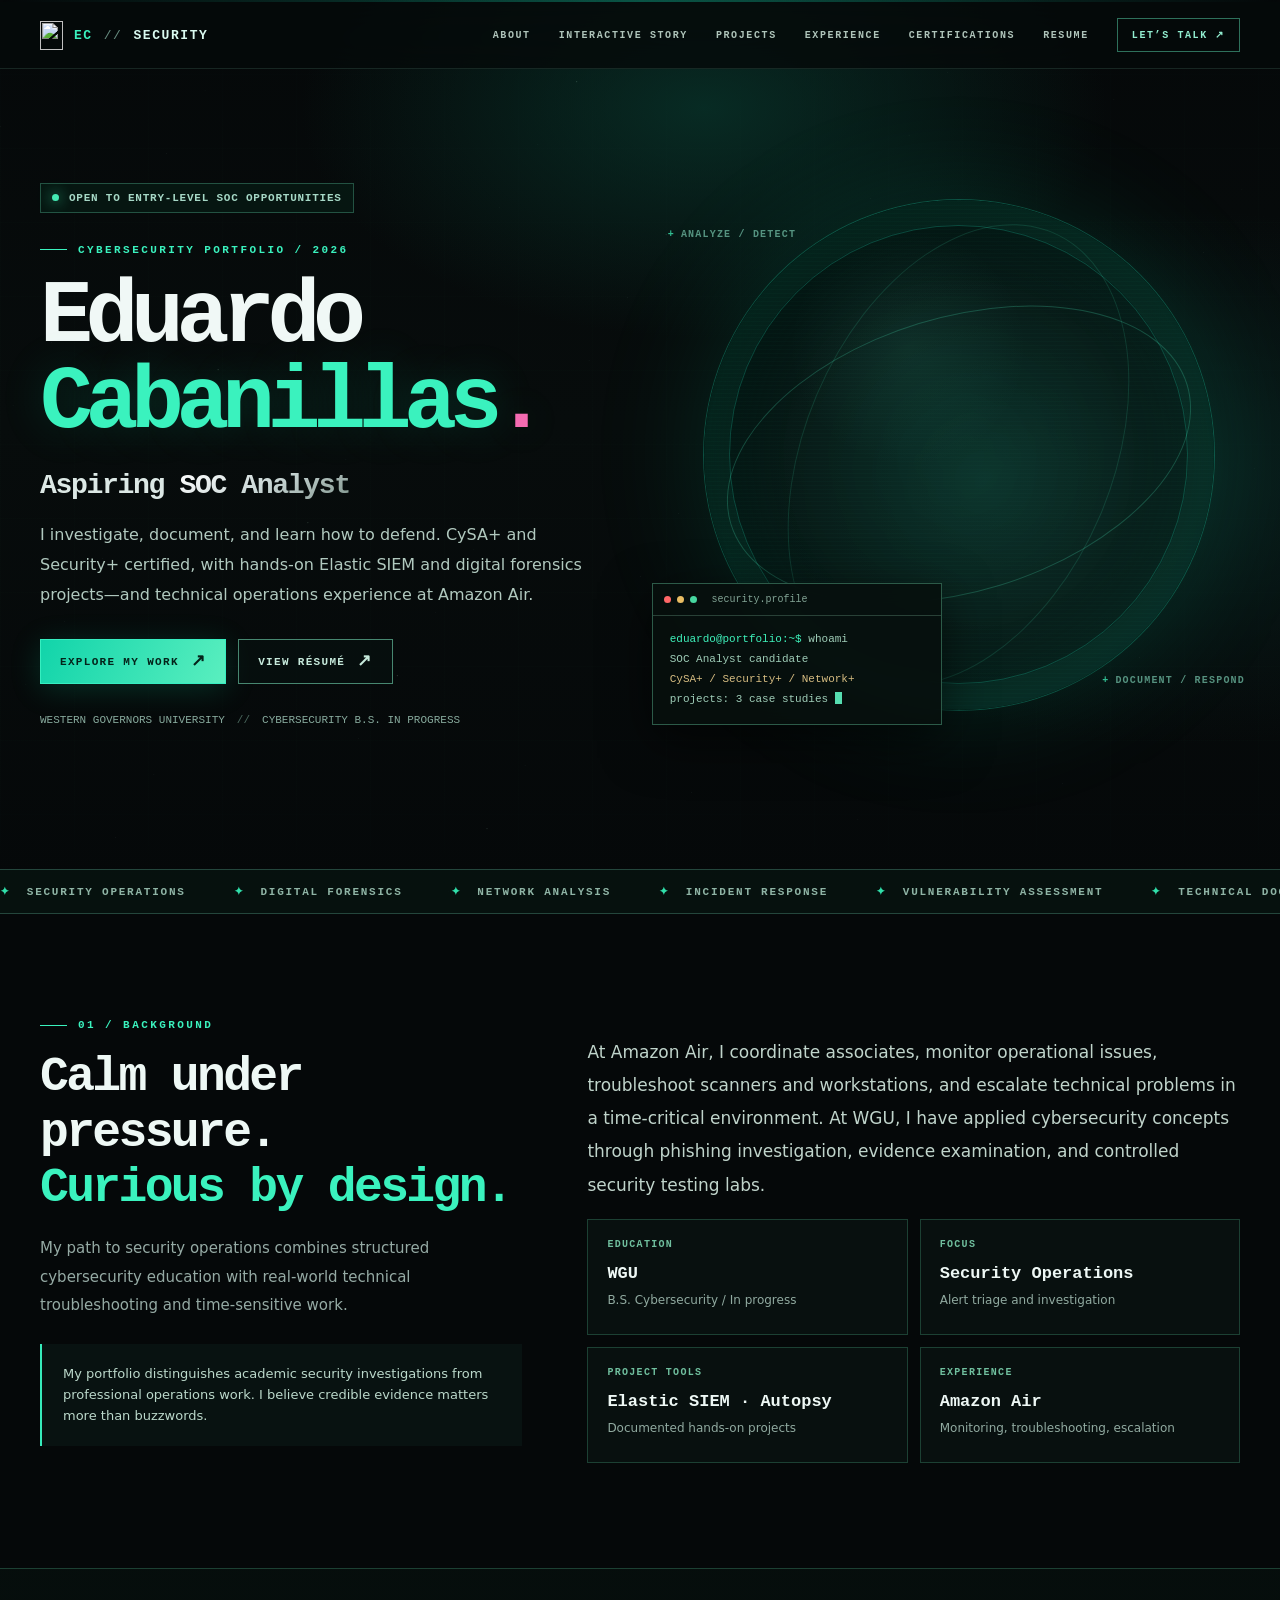
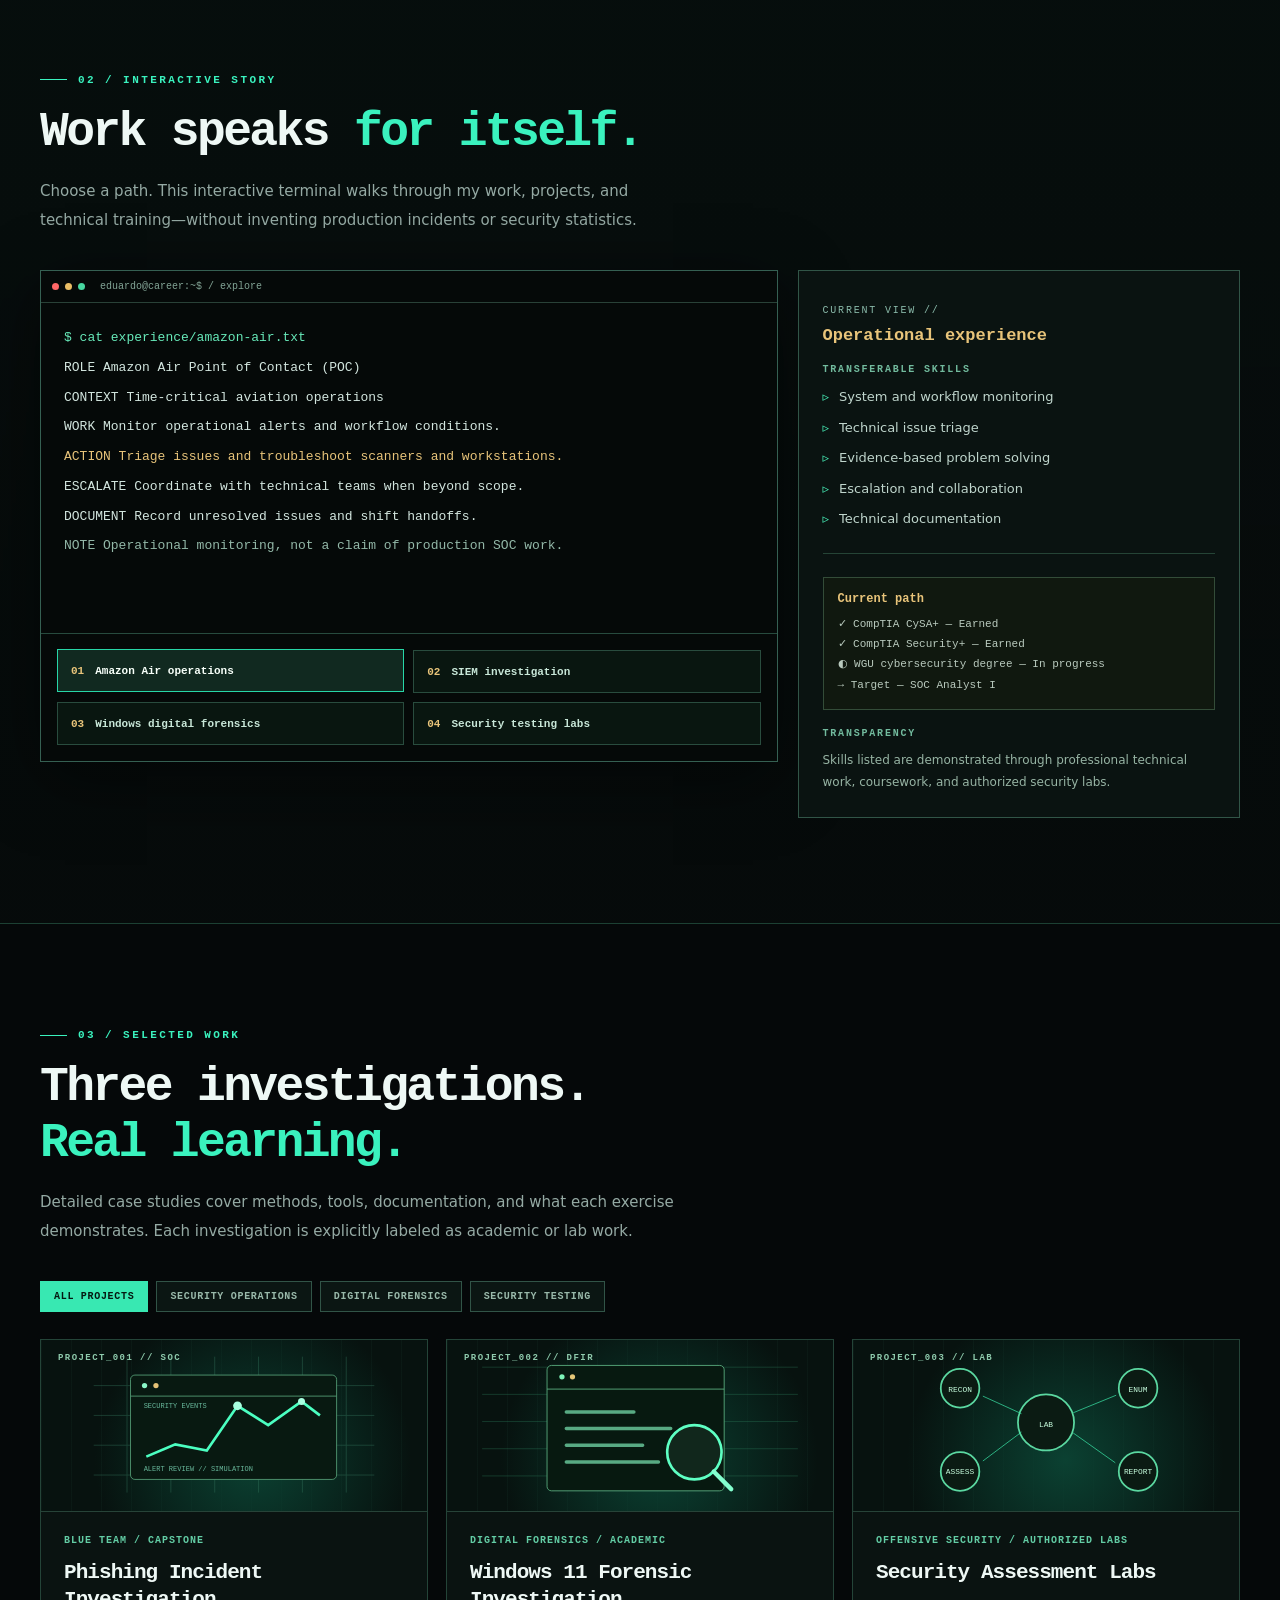
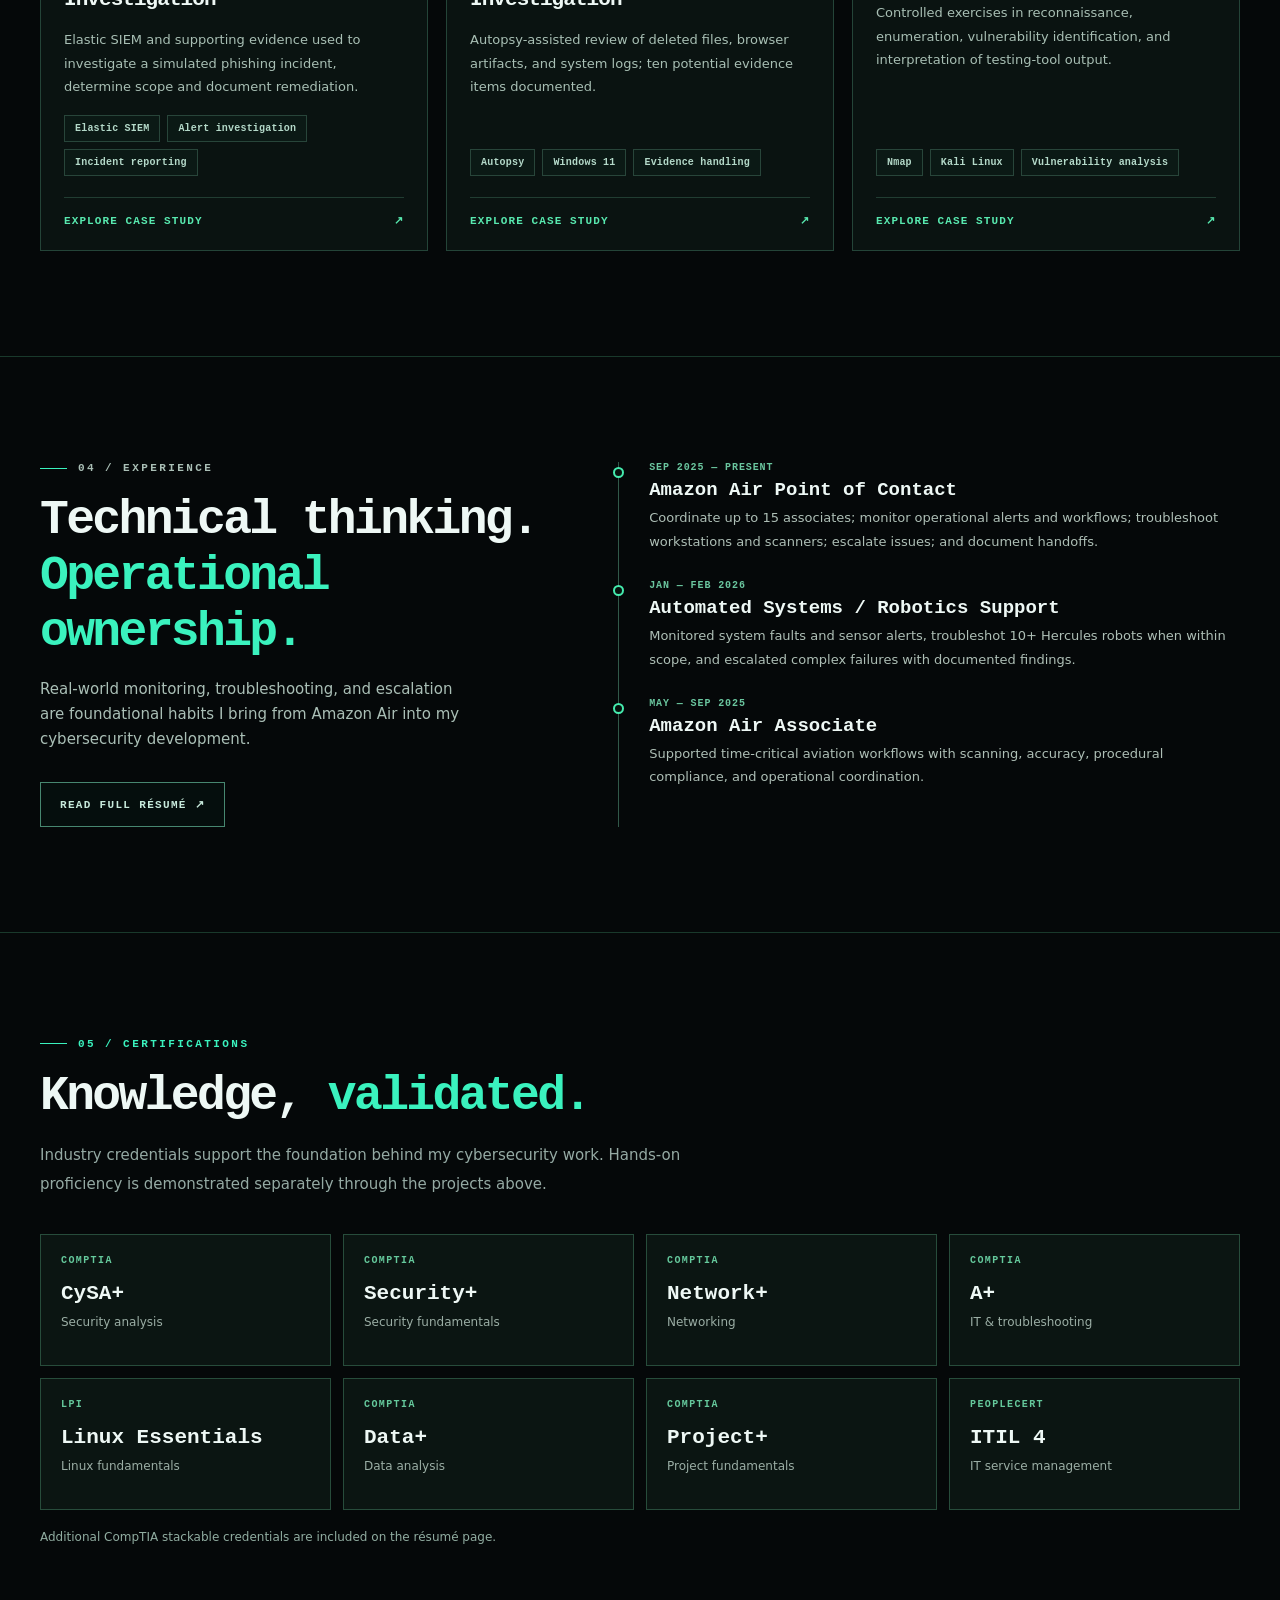
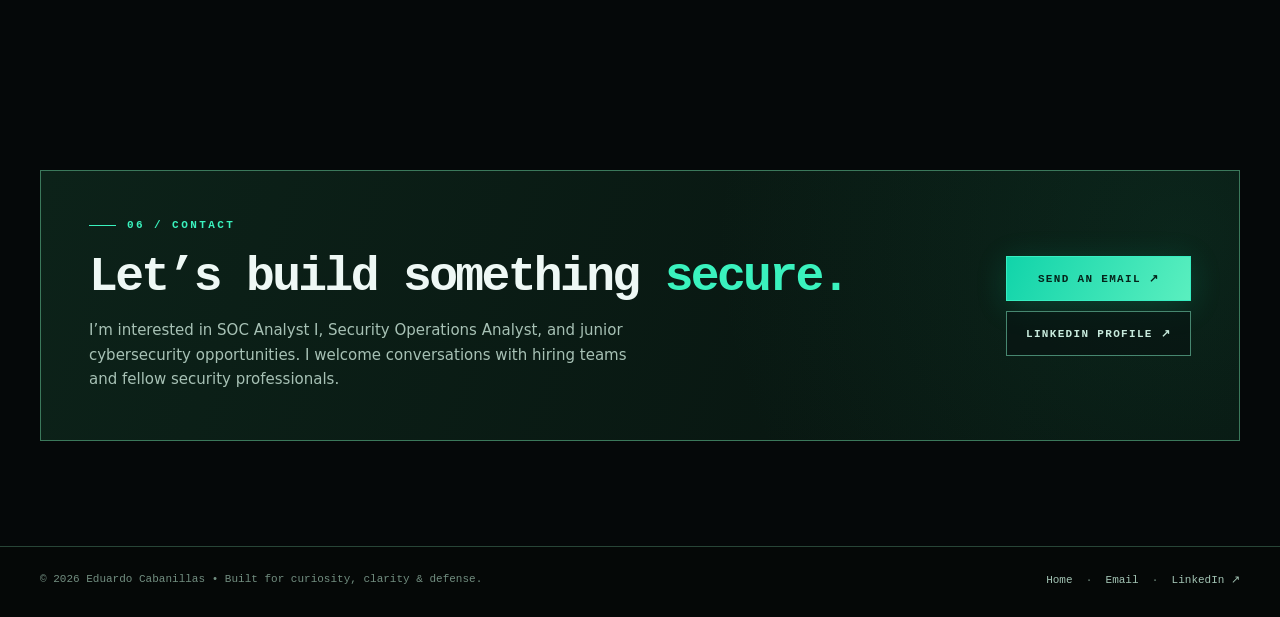
==== index.html @ 8d479776 "Add files via upload" ====
<!doctype html><html lang="en"><head><meta charset="utf-8"><meta name="viewport" content="width=device-width,initial-scale=1"><meta name="theme-color" content="#050809"><meta name="description" content="Explore the security operations, digital forensics, and authorized lab projects of Eduardo Cabanillas — CompTIA CySA+ certified and pursuing a cybersecurity degree."><meta property="og:title" content="Eduardo Cabanillas | SOC &amp; Cybersecurity Portfolio"><meta property="og:description" content="Explore the security operations, digital forensics, and authorized lab projects of Eduardo Cabanillas — CompTIA CySA+ certified and pursuing a cybersecurity degree."><meta property="og:type" content="website"><title>Eduardo Cabanillas | SOC &amp; Cybersecurity Portfolio</title><link rel="icon" href="assets/favicon.svg" type="image/svg+xml"><script>document.documentElement.classList.add('js');</script><link rel="stylesheet" href="site.css"><script src="site.js" defer></script></head><body><a class="skip-link" href="#main">Skip to content</a><div class="backdrop-grid" aria-hidden="true"></div><canvas id="ambient" aria-hidden="true"></canvas><div class="scroll-progress" aria-hidden="true"></div><div class="page-topline" aria-hidden="true"></div><header class="site-header"><div class="container nav-bar"><a class="brand" href="index.html" aria-label="Eduardo Cabanillas home"><img src="assets/shield.svg" alt=""><strong>EC</strong><span class="brand-slash">//</span>SECURITY</a><button class="menu-button" aria-controls="main-nav" aria-expanded="false" aria-label="Toggle navigation">☰</button><nav id="main-nav" class="main-nav" aria-label="Primary navigation"><a href="index.html#about">About</a><a href="index.html#story">Interactive story</a><a href="index.html#projects">Projects</a><a href="index.html#experience">Experience</a><a href="index.html#certs">Certifications</a><a href="resume.html">Resume</a><a class="nav-cta" href="index.html#contact">Let’s talk ↗</a></nav></div></header><main id="main">
<section class="hero container" aria-labelledby="hero-title"><div class="hero-copy" data-reveal><div class="availability"><i aria-hidden="true"></i> OPEN TO ENTRY-LEVEL SOC OPPORTUNITIES</div><p class="kicker">Cybersecurity portfolio / 2026</p><h1 id="hero-title"><span class="given">Eduardo</span><span class="family">Cabanillas<span class="pink">.</span></span></h1><p class="role">Aspiring <span class="silver">SOC Analyst</span></p><p class="lead">I investigate, document, and learn how to defend. CySA+ and Security+ certified, with hands-on Elastic SIEM and digital forensics projects—and technical operations experience at Amazon Air.</p><div class="actions"><a class="button primary" href="#projects">Explore my work <span class="arrow">↗</span></a><a class="button ghost" href="resume.html">View résumé <span class="arrow">↗</span></a></div><div class="fineprint"><span>WESTERN GOVERNORS UNIVERSITY</span><span class="sep">//</span><span>CYBERSECURITY B.S. IN PROGRESS</span></div></div>
<div class="hero-art" data-reveal role="img" aria-label="A brushed silver cybersecurity shield over a dark emerald network sphere, with a decorative terminal panel"><div class="orb"></div><div class="orbit"></div><div class="orbit o2"></div><div class="shield-wrap"><img src="assets/shield.svg" alt=""></div><span class="orb-corner a">ANALYZE / DETECT</span><span class="orb-corner b">DOCUMENT / RESPOND</span><div class="art-window"><div class="window-chrome"><i></i><i></i><i></i><small>security.profile</small></div><pre><span class="bright">eduardo@portfolio:~$</span> whoami
SOC Analyst candidate
<span class="warning">CySA+ / Security+ / Network+</span>
projects: 3 case studies <span class="cursor"></span></pre></div></div></section>
<div class="ticker-wrap" aria-hidden="true"><div class="ticker-track"><span class="ticker-item"><span>✦</span>SECURITY OPERATIONS</span><span class="ticker-item"><span>✦</span>DIGITAL FORENSICS</span><span class="ticker-item"><span>✦</span>NETWORK ANALYSIS</span><span class="ticker-item"><span>✦</span>INCIDENT RESPONSE</span><span class="ticker-item"><span>✦</span>VULNERABILITY ASSESSMENT</span><span class="ticker-item"><span>✦</span>TECHNICAL DOCUMENTATION</span><span class="ticker-item"><span>✦</span>SECURITY OPERATIONS</span><span class="ticker-item"><span>✦</span>DIGITAL FORENSICS</span><span class="ticker-item"><span>✦</span>NETWORK ANALYSIS</span><span class="ticker-item"><span>✦</span>INCIDENT RESPONSE</span><span class="ticker-item"><span>✦</span>VULNERABILITY ASSESSMENT</span><span class="ticker-item"><span>✦</span>TECHNICAL DOCUMENTATION</span></div></div>
<section class="section" id="about"><div class="container about-layout"><div data-reveal><p class="kicker">01 / Background</p><h2 class="section-title">Calm under pressure.<br><span class="mint">Curious by design.</span></h2><p class="section-sub">My path to security operations combines structured cybersecurity education with real-world technical troubleshooting and time-sensitive work.</p><div class="about-callout">My portfolio distinguishes academic security investigations from professional operations work. I believe credible evidence matters more than buzzwords.</div></div><div data-reveal><p class="about-statement">At Amazon Air, I coordinate associates, monitor operational issues, troubleshoot scanners and workstations, and escalate technical problems in a time-critical environment. At WGU, I have applied cybersecurity concepts through phishing investigation, evidence examination, and controlled security testing labs.</p><div class="facts"><div class="fact"><small>Education</small><strong>WGU</strong><span>B.S. Cybersecurity / In progress</span></div><div class="fact"><small>Focus</small><strong>Security Operations</strong><span>Alert triage and investigation</span></div><div class="fact"><small>Project tools</small><strong>Elastic SIEM · Autopsy</strong><span>Documented hands-on projects</span></div><div class="fact"><small>Experience</small><strong>Amazon Air</strong><span>Monitoring, troubleshooting, escalation</span></div></div></div></div></section>
<section class="section story-section" id="story"><div class="container"><div class="section-head" data-reveal><p class="kicker">02 / Interactive story</p><h2 class="section-title">Work speaks <span class="mint">for itself.</span></h2><p class="section-sub">Choose a path. This interactive terminal walks through my work, projects, and technical training—without inventing production incidents or security statistics.</p></div><div class="story-grid"><div class="console" data-reveal><div class="window-chrome"><i></i><i></i><i></i><small>eduardo@career:~$ / explore</small></div><div class="console-screen" id="story-output" aria-live="polite" aria-atomic="true"><p class="console-line">Select an area of experience to explore.</p></div><div class="console-options" role="group" aria-label="Explore professional experience and projects"><button type="button" class="console-choice" data-story="amazon" aria-pressed="true"><b>01</b> Amazon Air operations</button><button type="button" class="console-choice" data-story="siem" aria-pressed="false"><b>02</b> SIEM investigation</button><button type="button" class="console-choice" data-story="forensics" aria-pressed="false"><b>03</b> Windows digital forensics</button><button type="button" class="console-choice" data-story="testing" aria-pressed="false"><b>04</b> Security testing labs</button></div></div>
<aside class="inspector" data-reveal><p class="eyeline">Current view //</p><h3 data-story-label>Operational experience</h3><p class="inspector-sub">Transferable skills</p><ul class="inspector-list"><li>System and workflow monitoring</li><li>Technical issue triage</li><li>Evidence-based problem solving</li><li>Escalation and collaboration</li><li>Technical documentation</li></ul><div class="divider"></div><div class="credential-mini"><strong>Current path</strong><span>✓ CompTIA CySA+ — Earned</span><span>✓ CompTIA Security+ — Earned</span><span>◐ WGU cybersecurity degree — In progress</span><span>→ Target — SOC Analyst I</span></div><p class="inspector-sub">Transparency</p><p style="font-size:12px;color:#97b4a4;line-height:1.8;margin:0">Skills listed are demonstrated through professional technical work, coursework, and authorized security labs.</p></aside></div></div></section>
<section class="section" id="projects"><div class="container"><div class="section-head" data-reveal><p class="kicker">03 / Selected work</p><h2 class="section-title">Three investigations.<br><span class="mint">Real learning.</span></h2><p class="section-sub">Detailed case studies cover methods, tools, documentation, and what each exercise demonstrates. Each investigation is explicitly labeled as academic or lab work.</p></div><div class="filters" role="group" aria-label="Filter project case studies"><button class="filter" type="button" data-filter="all" aria-pressed="true">All projects</button><button class="filter" type="button" data-filter="soc" aria-pressed="false">Security operations</button><button class="filter" type="button" data-filter="dfir" aria-pressed="false">Digital forensics</button><button class="filter" type="button" data-filter="lab" aria-pressed="false">Security testing</button></div><div class="projects-grid"><article class="project-card" data-project-category="soc" data-reveal><div class="project-visual"><span class="visual-index">PROJECT_001 // SOC</span><svg viewBox="0 0 360 195" aria-hidden="true"><g stroke="#36795f" stroke-width="1" opacity=".45"><path d="M20 52H340M20 86H340M20 120H340M20 154H340"/><path d="M58 19V174M108 19V174M158 19V174M208 19V174M258 19V174M308 19V174"/></g><rect x="62" y="40" width="235" height="119" rx="5" fill="#081911" stroke="#549c75"/><path d="M62 64H297" stroke="#549c75"/><circle cx="78" cy="52" r="3" fill="#8af5c7"/><circle cx="91" cy="52" r="3" fill="#e5c277"/><path d="M80 133L113 119 149 126 184 75 219 97 257 70 278 86" fill="none" stroke="#4bffc1" stroke-width="3"/><circle cx="184" cy="75" r="5" fill="#a8ffe0"/><circle cx="257" cy="70" r="4" fill="#a8ffe0"/><g fill="#69b99c" font-size="8" font-family="monospace"><text x="77" y="77">SECURITY EVENTS</text><text x="77" y="149">ALERT REVIEW // SIMULATION</text></g></svg></div><div class="project-text"><div class="project-kind">Blue team / capstone</div><h3>Phishing Incident Investigation</h3><p>Elastic SIEM and supporting evidence used to investigate a simulated phishing incident, determine scope and document remediation.</p><div class="tag-wrap"><span class="tag">Elastic SIEM</span><span class="tag">Alert investigation</span><span class="tag">Incident reporting</span></div><a class="project-link" href="project-phishing.html">Explore case study <span>↗</span></a></div></article><article class="project-card" data-project-category="dfir" data-reveal><div class="project-visual"><span class="visual-index">PROJECT_002 // DFIR</span><svg viewBox="0 0 360 195" aria-hidden="true"><g stroke="#2e805d" opacity=".4"><path d="M0 31H360M0 62H360M0 93H360M0 124H360M0 155H360"/></g><rect x="74" y="29" width="202" height="143" rx="5" fill="#071910" stroke="#5baf80"/><path d="M74 56H276" stroke="#5baf80"/><circle cx="91" cy="42" r="3" fill="#7ef4b9"/><circle cx="103" cy="42" r="3" fill="#e3c778"/><path d="M96 82h77M96 101h119M96 120h87M96 139h105" stroke="#58aa83" stroke-width="4" stroke-linecap="round"/><circle cx="242" cy="128" r="31" fill="#11271c" stroke="#5effc3" stroke-width="3"/><path d="m264 150 20 20" stroke="#84ffcf" stroke-width="5" stroke-linecap="round"/></svg></div><div class="project-text"><div class="project-kind">Digital forensics / academic</div><h3>Windows 11 Forensic Investigation</h3><p>Autopsy-assisted review of deleted files, browser artifacts, and system logs; ten potential evidence items documented.</p><div class="tag-wrap"><span class="tag">Autopsy</span><span class="tag">Windows 11</span><span class="tag">Evidence handling</span></div><a class="project-link" href="project-forensics.html">Explore case study <span>↗</span></a></div></article><article class="project-card" data-project-category="lab" data-reveal><div class="project-visual"><span class="visual-index">PROJECT_003 // LAB</span><svg viewBox="0 0 360 195" aria-hidden="true"><g stroke="#5bd8a1" fill="#0b1b13" stroke-width="2"><circle cx="180" cy="94" r="32"/><circle cx="82" cy="55" r="22"/><circle cx="285" cy="55" r="22"/><circle cx="82" cy="150" r="22"/><circle cx="285" cy="150" r="22"/></g><g stroke="#3ce8aa" opacity=".8"><path d="M108 64L152 84M211 83L260 63M108 138l44-33M211 106l48 34"/></g><g fill="#c8ffdf" font-family="monospace" text-anchor="middle" font-size="9"><text x="180" y="99">LAB</text><text x="82" y="59">RECON</text><text x="285" y="59">ENUM</text><text x="82" y="153">ASSESS</text><text x="285" y="153">REPORT</text></g></svg></div><div class="project-text"><div class="project-kind">Offensive security / authorized labs</div><h3>Security Assessment Labs</h3><p>Controlled exercises in reconnaissance, enumeration, vulnerability identification, and interpretation of testing-tool output.</p><div class="tag-wrap"><span class="tag">Nmap</span><span class="tag">Kali Linux</span><span class="tag">Vulnerability analysis</span></div><a class="project-link" href="project-pentest.html">Explore case study <span>↗</span></a></div></article></div></div></section>
<section class="section" id="experience" style="border-top:1px solid #19392b"><div class="container experience-grid"><div class="experience-lead" data-reveal><p class="kicker">04 / Experience</p><h2 class="section-title">Technical thinking.<br><span class="mint">Operational ownership.</span></h2><p>Real-world monitoring, troubleshooting, and escalation are foundational habits I bring from Amazon Air into my cybersecurity development.</p><a class="button ghost" href="resume.html" style="margin-top:15px">Read full résumé ↗</a></div><div class="timeline" data-reveal><div class="timeline-entry"><div class="timeline-date">SEP 2025 — PRESENT</div><h3>Amazon Air Point of Contact</h3><p>Coordinate up to 15 associates; monitor operational alerts and workflows; troubleshoot workstations and scanners; escalate issues; and document handoffs.</p></div><div class="timeline-entry"><div class="timeline-date">JAN — FEB 2026</div><h3>Automated Systems / Robotics Support</h3><p>Monitored system faults and sensor alerts, troubleshot 10+ Hercules robots when within scope, and escalated complex failures with documented findings.</p></div><div class="timeline-entry"><div class="timeline-date">MAY — SEP 2025</div><h3>Amazon Air Associate</h3><p>Supported time-critical aviation workflows with scanning, accuracy, procedural compliance, and operational coordination.</p></div></div></div></section>
<section class="section" id="certs" style="border-top:1px solid #19392b"><div class="container"><div class="section-head" data-reveal><p class="kicker">05 / Certifications</p><h2 class="section-title">Knowledge, <span class="mint">validated.</span></h2><p class="section-sub">Industry credentials support the foundation behind my cybersecurity work. Hands-on proficiency is demonstrated separately through the projects above.</p></div><div class="certs-grid" data-reveal><div class="cert"><span class="issuer">CompTIA</span><strong>CySA+</strong><small>Security analysis</small></div><div class="cert"><span class="issuer">CompTIA</span><strong>Security+</strong><small>Security fundamentals</small></div><div class="cert"><span class="issuer">CompTIA</span><strong>Network+</strong><small>Networking</small></div><div class="cert"><span class="issuer">CompTIA</span><strong>A+</strong><small>IT & troubleshooting</small></div><div class="cert"><span class="issuer">LPI</span><strong>Linux Essentials</strong><small>Linux fundamentals</small></div><div class="cert"><span class="issuer">CompTIA</span><strong>Data+</strong><small>Data analysis</small></div><div class="cert"><span class="issuer">CompTIA</span><strong>Project+</strong><small>Project fundamentals</small></div><div class="cert"><span class="issuer">PeopleCert</span><strong>ITIL 4</strong><small>IT service management</small></div></div><p class="cert-note">Additional CompTIA stackable credentials are included on the résumé page.</p></div></section>
<section class="section" id="contact"><div class="container"><div class="contact-panel" data-reveal><div><p class="kicker">06 / Contact</p><h2 class="section-title">Let’s build something <span class="mint">secure.</span></h2><p>I’m interested in SOC Analyst I, Security Operations Analyst, and junior cybersecurity opportunities. I welcome conversations with hiring teams and fellow security professionals.</p></div><div class="contact-links"><a class="button primary" href="mailto:eduardocabanillas0@icloud.com">Send an email ↗</a><a class="button ghost" href="https://www.linkedin.com/in/eduardo-cabanillas-825236292/" target="_blank" rel="noopener noreferrer">LinkedIn profile ↗</a></div></div></div></section></main><footer class="site-footer"><div class="container footer-inner"><span>© <span data-year>2026</span> Eduardo Cabanillas • Built for curiosity, clarity &amp; defense.</span><span><a href="index.html">Home</a> &nbsp;·&nbsp; <a href="mailto:eduardocabanillas0@icloud.com">Email</a> &nbsp;·&nbsp; <a href="https://www.linkedin.com/in/eduardo-cabanillas-825236292/" target="_blank" rel="noopener noreferrer">LinkedIn ↗</a></span></div></footer></body></html>
---- site.css ----
/* Eduardo Cabanillas — original, dependency-free cyber portfolio theme */
:root{color-scheme:dark;--bg:#050809;--bg2:#09100f;--panel:#0a1212;--panel2:#0e1a19;--line:#203a35;--muted:#95aaa4;--soft:#c4d5cf;--white:#eef8f5;--mint:#3af2be;--mint2:#11bb99;--pink:#f46bb1;--gold:#e8c47a;--max:1200px;--mono:ui-monospace,SFMono-Regular,Consolas,'Liberation Mono',monospace;--sans:Inter,ui-sans-serif,system-ui,-apple-system,'Segoe UI',sans-serif}
*,*::before,*::after{box-sizing:border-box}html{scroll-behavior:smooth;scroll-padding-top:82px}body{margin:0;background:var(--bg);color:var(--white);font-family:var(--sans);font-size:15px;line-height:1.65;overflow-x:hidden}a{color:inherit;text-decoration:none}button{font:inherit}img,svg{max-width:100%}button,a{-webkit-tap-highlight-color:transparent}::selection{background:#27d7a0;color:#03110e}.container{width:min(var(--max),calc(100% - 64px));margin:auto}.mono{font-family:var(--mono)}.sr-only{position:absolute;width:1px;height:1px;overflow:hidden;clip:rect(0,0,0,0);white-space:nowrap}.skip-link{position:fixed;z-index:1000;top:-70px;left:15px;padding:12px 16px;background:#0d3027;color:white;border:1px solid var(--mint)}.skip-link:focus{top:12px}a:focus-visible,button:focus-visible{outline:2px solid var(--mint);outline-offset:4px}
/* Ambient layers */
#ambient{position:fixed;inset:0;z-index:-2;pointer-events:none;opacity:.57}.backdrop-grid{position:fixed;inset:0;z-index:-3;pointer-events:none;background:radial-gradient(ellipse 42% 34% at 55% 12%,#093f33a0,transparent 75%),radial-gradient(ellipse 42% 35% at 92% 53%,#0a2926a0,transparent 85%),linear-gradient(#050809,#070c0c 47%,#050809)}.backdrop-grid::after{content:"";position:absolute;inset:0;background:linear-gradient(#28584a17 1px,transparent 1px),linear-gradient(90deg,#28584a17 1px,transparent 1px);background-size:74px 74px;mask-image:linear-gradient(transparent,black 14%,black 88%,transparent);opacity:.30}.page-topline{height:2px;background:linear-gradient(90deg,transparent,var(--mint2),transparent);opacity:.36}.scroll-progress{position:fixed;top:0;left:0;z-index:60;height:2px;width:0;background:linear-gradient(90deg,var(--mint),#8af6dc);box-shadow:0 0 15px #10f1b5}
/* Nav */
.site-header{position:sticky;top:0;z-index:55;background:#060b0bcf;backdrop-filter:blur(22px);border-bottom:1px solid #2b443d81}.nav-bar{height:66px;display:flex;align-items:center;justify-content:space-between;gap:20px}.brand{display:inline-flex;align-items:center;gap:11px;font:700 13px var(--mono);letter-spacing:.12em;color:#dafaf0}.brand img{width:23px;height:29px}.brand strong{color:var(--mint)}.brand .brand-slash{color:#698f82;font-weight:400}.main-nav{display:flex;align-items:center;gap:28px}.main-nav a{font:600 10px var(--mono);text-transform:uppercase;letter-spacing:.16em;color:#afc4ba;transition:color .2s}.main-nav a:hover,.main-nav a[aria-current=page]{color:var(--mint)}.main-nav .nav-cta{border:1px solid #2e705b;padding:10px 14px;color:#92eed0}.menu-button{display:none;color:var(--white);border:1px solid #2c4b42;background:#0c1715;width:40px;height:38px;border-radius:8px;font-size:20px;cursor:pointer}
/* Text & buttons */
.kicker{font:700 11px var(--mono);text-transform:uppercase;letter-spacing:.22em;color:var(--mint);margin:0 0 19px;display:flex;align-items:center;gap:11px}.kicker::before{content:"";display:block;width:27px;height:1px;background:var(--mint)}.eyeline{font:500 10px var(--mono);color:#8bbbab;letter-spacing:.18em;text-transform:uppercase}.display{font-family:var(--mono);letter-spacing:-.055em;font-weight:800;line-height:1.07}.section-title{font:750 clamp(29px,4.3vw,48px)/1.16 var(--mono);letter-spacing:-.055em;margin:0 0 17px}.section-sub{max-width:660px;color:var(--muted);margin:0;font-size:15px;line-height:1.9}.mint{color:var(--mint)}.pink{color:var(--pink)}.silver{background:linear-gradient(150deg,#fff,#cad7d6 50%,#80958d);color:transparent;background-clip:text}.button{display:inline-flex;align-items:center;justify-content:center;gap:12px;min-height:45px;padding:13px 19px;font:750 11px var(--mono);text-transform:uppercase;letter-spacing:.12em;border:1px solid #478770;background:#0a1714;color:#c7eadc;transition:transform .25s,background .25s,border-color .25s,box-shadow .25s;cursor:pointer}.button:hover{transform:translateY(-2px);border-color:var(--mint)}.button.primary{background:linear-gradient(115deg,#11d4aa,#5aefbf);border-color:#36eec0;color:#04231a;box-shadow:0 5px 31px #0cce9630}.button.ghost{background:#0713119c}.button .arrow{font-size:17px;line-height:1}.tag{font:600 10px var(--mono);letter-spacing:.02em;color:#b4d9c9;border:1px solid #28453a;background:#0b1915;padding:7px 10px;display:inline-flex;align-items:center;gap:5px}.tag.soft{border-color:#283837;background:#0a1312;color:#9fb8ae}.tag-wrap{display:flex;flex-wrap:wrap;gap:7px}.num{font-family:var(--mono);font-variant-numeric:tabular-nums}.section{padding:105px 0}.section-head{margin-bottom:36px}.micro-divider{height:1px;background:linear-gradient(90deg,transparent,#29604e 40%,transparent);opacity:.6}
/* Hero */
.hero{min-height:min(800px,calc(100svh - 66px));display:grid;grid-template-columns:1fr .96fr;align-items:center;gap:52px;padding:86px 0 115px;position:relative}.hero-copy{position:relative;z-index:4}.hero .availability{display:inline-flex;align-items:center;gap:10px;margin:0 0 31px;font:600 11px var(--mono);letter-spacing:.07em;color:#a6d8c6;padding:8px 11px;border:1px solid #235242;background:#081b15bd}.availability i{display:block;width:7px;height:7px;background:#44eab3;border-radius:50%;box-shadow:0 0 14px #31e3a6;animation:pulse 2.6s ease-in-out infinite}.hero h1{font:850 clamp(51px,6.9vw,91px)/.98 var(--mono);letter-spacing:-.085em;margin:0 0 20px;text-wrap:balance}.hero h1 span{display:block}.hero h1 .given{color:#f0f8f6}.hero h1 .family{color:var(--mint);text-shadow:0 0 44px #08d9a330}.hero h1 .family .pink{display:inline}.hero .role{font:700 clamp(20px,2.2vw,30px)/1.3 var(--mono);letter-spacing:-.05em;margin:10px 0 16px;color:#dce8e5}.hero .lead{max-width:550px;font-size:16px;line-height:1.85;color:#b1c9bf;margin:0}.hero .actions{display:flex;flex-wrap:wrap;gap:12px;margin:30px 0}.hero .fineprint{display:flex;gap:12px;align-items:center;font:500 11px var(--mono);color:#88ab9e;flex-wrap:wrap}.hero .fineprint .sep{color:#4b685e}.hero-art{height:550px;position:relative;display:flex;align-items:center;justify-content:center;isolation:isolate}.hero-art::before{content:"";position:absolute;inset:10% 4%;border-radius:50%;background:radial-gradient(circle,#00f1bf1f,transparent 61%);filter:blur(30px)}.orb{width:min(100%,510px);aspect-ratio:1/1;border-radius:50%;position:relative;background:radial-gradient(circle at 40% 29%,#5af4cd13,transparent 25%),radial-gradient(circle at 55% 55%,#103d33a8 0%,#071a17df 55%,#020a09ea 76%);box-shadow:inset 0 0 90px #0dfac319,0 0 0 1px #1acba44e,0 0 120px #0ef1af20;overflow:hidden}.orb::before{content:"";position:absolute;inset:0;border-radius:50%;background:repeating-linear-gradient(0deg,#55cfa410 0px,#55cfa410 1px,transparent 1px,transparent 4px);mask-image:radial-gradient(circle,#000,#000 68%,transparent 82%);opacity:.45;animation:orbDrift 12s linear infinite}.orb::after{content:"";position:absolute;inset:5%;border:1px solid #1ec2a04a;border-radius:50%;box-shadow:0 0 0 30px #24b89207,0 0 0 62px #24b89207,0 0 0 95px #24b89204}.orbit{position:absolute;border:1px solid #47e0b340;border-radius:50%;width:85%;height:50%;transform:rotate(-17deg);animation:orbitFloat 18s ease-in-out infinite;z-index:2}.orbit.o2{width:55%;height:88%;transform:rotate(23deg);opacity:.6;animation-delay:-7s}.shield-wrap{position:absolute;z-index:4;width:235px;height:272px;top:50%;left:50%;transform:translate(-50%,-51%);display:flex;align-items:center;justify-content:center;filter:drop-shadow(0 0 24px #11f0ad25)}.shield-wrap img{width:100%;height:auto;animation:shieldFloat 7s ease-in-out infinite}.orb-corner{position:absolute;font:600 10px var(--mono);letter-spacing:.12em;color:#70bca4;opacity:.75}.orb-corner.a{left:-10px;top:9%}.orb-corner.b{right:-5px;bottom:8%}.orb-corner::before{content:'+';color:#40f4bb;margin-right:6px}.art-window{position:absolute;bottom:5px;left:-26px;width:290px;z-index:6;border:1px solid #2c5a48;background:#07100ee9;backdrop-filter:blur(10px);box-shadow:0 16px 50px #0009}.window-chrome{height:32px;border-bottom:1px solid #294137;display:flex;gap:6px;align-items:center;padding:0 11px}.window-chrome i{height:7px;width:7px;border-radius:50%;background:#ff6767}.window-chrome i:nth-child(2){background:#e9bd64}.window-chrome i:nth-child(3){background:#47d7a0}.window-chrome small{margin-left:9px;font:10px var(--mono);color:#83a596}.art-window pre{margin:0;padding:14px 17px;font:11px/1.8 var(--mono);color:#9fcdb8;white-space:pre-wrap}.art-window .bright{color:#3ef2bb}.art-window .warning{color:#d7bd82}.art-window .cursor{display:inline-block;width:7px;height:12px;vertical-align:-2px;background:#56ddb0;animation:blink 1.15s step-end infinite}
/* Ticker */
.ticker-wrap{border-block:1px solid #24463c;background:#071511c9;overflow:hidden}.ticker-track{display:flex;width:max-content;gap:48px;padding:15px 0;animation:ticker 42s linear infinite}.ticker-item{display:inline-flex;gap:16px;align-items:center;white-space:nowrap;font:700 11px var(--mono);letter-spacing:.16em;color:#8fb4a5}.ticker-item span{color:#31dfaa}
/* About */
.about-layout{display:grid;grid-template-columns:.85fr 1.15fr;gap:65px;align-items:start}.about-statement{color:#c0d4cb;line-height:1.95;font-size:17px}.about-callout{margin-top:24px;padding:19px 21px;border-left:2px solid #36eaba;background:#0b1a16a6;font-size:13px;color:#bbd8cb}.facts{display:grid;grid-template-columns:1fr 1fr;gap:12px}.fact{background:#0a1412c9;border:1px solid #1c4033;padding:19px;min-height:116px}.fact small{display:block;font:700 10px var(--mono);color:#70bf9e;letter-spacing:.13em;text-transform:uppercase}.fact strong{display:block;font:700 17px var(--mono);line-height:1.35;margin-top:13px}.fact span{display:block;font-size:12px;color:#91aaa0;margin-top:5px}
/* Story */
.story-section{position:relative;border-block:1px solid #1c4033;background:linear-gradient(180deg,#07110faf,#070b0bd9)}.story-grid{display:grid;grid-template-columns:minmax(0,1.3fr) minmax(270px,.78fr);gap:20px;align-items:start}.console{border:1px solid #356052;background:#050908;box-shadow:0 18px 70px #0007}.console-screen{min-height:330px;padding:23px 23px 12px;font:13px/1.9 var(--mono);color:#d3e6df}.console-line{margin:0 0 5px}.console-line.cmd{color:#67e9b9}.console-line.warn{color:var(--gold)}.console-line.dim{color:#93b8a8}.console-line::selection{color:#000;background:var(--mint)}.console-options{border-top:1px solid #274b3e;padding:16px;display:grid;grid-template-columns:1fr 1fr;gap:9px}.console-choice{display:flex;align-items:center;gap:11px;text-align:left;border:1px solid #294c3e;background:#091610;color:#c8e7d8;min-height:43px;padding:10px 13px;font:700 11px var(--mono);cursor:pointer;transition:background .2s,border-color .2s,transform .2s}.console-choice b{color:var(--gold);font-weight:700}.console-choice:hover,.console-choice[aria-pressed=true]{border-color:#27d6a7;background:#112920;transform:translateY(-1px)}.console-choice[aria-pressed=true]{color:#f7fff9}.inspector{border:1px solid #315547;background:#0a1311;padding:24px}.inspector h3{font:700 17px var(--mono);margin:0 0 19px;color:var(--gold)}.inspector-sub{font:700 10px var(--mono);text-transform:uppercase;letter-spacing:.18em;color:#72bb9e;margin:18px 0 11px}.inspector-list{display:grid;gap:9px;margin:0;padding:0;list-style:none}.inspector-list li{display:flex;gap:10px;align-items:flex-start;color:#bfd5cc;font-size:13px}.inspector-list li::before{content:'▹';color:#47eeb7}.inspector .divider{height:1px;background:#254436;margin:23px 0}.credential-mini{padding:14px;border:1px solid #334c38;background:#10180f}.credential-mini strong{display:block;color:var(--gold);font:700 12px var(--mono);margin-bottom:8px}.credential-mini span{display:block;font:11px/1.85 var(--mono);color:#b9cabe}
/* Projects */
.filters{display:flex;gap:8px;flex-wrap:wrap;margin:0 0 27px}.filter{border:1px solid #315447;background:#0b1613;padding:9px 13px;cursor:pointer;color:#99b9aa;font:700 10px var(--mono);text-transform:uppercase;letter-spacing:.07em}.filter:hover,.filter[aria-pressed=true]{color:#051811;background:#38e8b2;border-color:#38e8b2}.projects-grid{display:grid;grid-template-columns:repeat(3,minmax(0,1fr));gap:18px}.project-card{background:#0a1311;border:1px solid #244438;position:relative;display:flex;flex-direction:column;min-height:458px;transition:transform .3s,border-color .3s,box-shadow .3s;overflow:hidden}.project-card:hover{transform:translateY(-5px);border-color:#3dbd8b;box-shadow:0 22px 70px #0008}.project-card[hidden]{display:none}.project-visual{height:172px;position:relative;overflow:hidden;background:radial-gradient(circle at 55% 70%,#0b4132 0,transparent 65%),repeating-linear-gradient(90deg,#20483c22 0 1px,transparent 1px 30px),#07120f;border-bottom:1px solid #274338;display:grid;place-items:center}.project-visual svg{width:100%;height:100%;position:absolute;inset:0}.project-visual .visual-index{position:absolute;left:17px;top:13px;font:700 9px var(--mono);letter-spacing:.16em;color:#8fcbad;z-index:2}.project-text{padding:23px;display:flex;flex:1;flex-direction:column}.project-kind{font:700 10px var(--mono);letter-spacing:.1em;color:#63cda5;text-transform:uppercase}.project-text h3{font:700 21px/1.28 var(--mono);letter-spacing:-.045em;margin:14px 0}.project-text p{color:#a8bfb4;font-size:13px;line-height:1.8;margin:0 0 17px}.project-text .tag-wrap{margin-top:auto}.project-link{border-top:1px solid #213d32;margin-top:21px;padding-top:16px;font:700 11px var(--mono);text-transform:uppercase;letter-spacing:.1em;color:#58e9af;display:flex;align-items:center;justify-content:space-between}.project-link:hover{color:white}
/* Experience / certifications */
.experience-grid{display:grid;grid-template-columns:1fr 1.2fr;gap:60px}.experience-lead p{color:#aabfb6;max-width:420px}.timeline{border-left:1px solid #315849;padding-left:30px}.timeline-entry{position:relative;margin:0 0 27px}.timeline-entry::before{content:'';position:absolute;left:-36px;top:5px;height:11px;width:11px;border:2px solid #45ebae;background:#06110d;border-radius:50%}.timeline-date{font:700 10px var(--mono);letter-spacing:.09em;color:#6ac69f}.timeline-entry h3{font:700 19px var(--mono);margin:6px 0 5px}.timeline-entry p{font-size:13px;color:#aebfb6;margin:0;line-height:1.8}.certs-grid{display:grid;grid-template-columns:repeat(4,minmax(0,1fr));gap:12px}.cert{min-height:132px;padding:20px;border:1px solid #274c3b;background:#0b1512;transition:transform .3s,border-color .3s}.cert:hover{transform:translateY(-3px);border-color:#3aa477}.cert .issuer{display:block;color:#65c99c;font:700 10px var(--mono);text-transform:uppercase;letter-spacing:.14em}.cert strong{font:700 21px var(--mono);display:block;margin:16px 0 4px}.cert small{font-size:12px;color:#9baea5}.cert-note{color:#91ada1;font-size:12px;margin-top:18px}
/* CTA */
.contact-panel{border:1px solid #3b785b;background:radial-gradient(circle at 95% 25%,#1d805929,transparent 40%),linear-gradient(110deg,#0c2219,#07120e);padding:48px;display:flex;justify-content:space-between;align-items:center;gap:30px}.contact-panel .section-title{margin-bottom:12px}.contact-panel p:not(.kicker){margin:0;color:#a7c1b5;max-width:560px}.contact-links{display:flex;gap:10px;flex-direction:column;min-width:175px}.site-footer{padding:26px 0 31px;border-top:1px solid #284537;background:#050807}.footer-inner{display:flex;justify-content:space-between;gap:20px;color:#728e80;font:11px var(--mono)}.footer-inner a{color:#a3c4b4}.footer-inner a:hover{color:var(--mint)}
/* Case study pages */
.case-hero{padding:74px 0 60px;position:relative;overflow:hidden;border-bottom:1px solid #244136}.case-top{display:flex;align-items:center;justify-content:space-between;gap:15px;margin-bottom:25px;font:700 11px var(--mono);letter-spacing:.09em;color:#8cb5a0}.case-back{color:#66e3af}.case-back:hover{text-decoration:underline}.case-status{border:1px solid #2e6a50;padding:7px 11px;color:#a6dfbe;font:700 10px var(--mono)}.case-layout{display:grid;grid-template-columns:minmax(0,1fr) 370px;gap:75px;align-items:center}.case-hero h1{font:800 clamp(35px,5.5vw,66px)/1.08 var(--mono);letter-spacing:-.075em;max-width:790px;margin:0 0 22px}.case-hero .case-deck{font-size:16px;line-height:1.9;color:#bacbc2;max-width:640px;margin:0 0 26px}.case-art{height:340px;border:1px solid #315545;background:radial-gradient(circle at 50% 50%,#133e2cb9,transparent 67%),linear-gradient(#18392a26 1px,transparent 1px),linear-gradient(90deg,#18392a26 1px,transparent 1px),#07120d;background-size:auto,30px 30px,30px 30px,auto;position:relative;display:grid;place-items:center;overflow:hidden}.case-art::before{content:'';position:absolute;width:220px;height:220px;border:1px solid #4ddda565;border-radius:50%;box-shadow:0 0 0 24px #2fdeae0b,0 0 0 54px #24b98e09,0 0 45px #0ae19a15;animation:spinSlow 25s linear infinite}.case-art svg{width:84%;position:relative;z-index:2;filter:drop-shadow(0 0 16px #10d49a25)}.case-art .code-tag{position:absolute;bottom:13px;left:17px;font:10px var(--mono);color:#72c69c;letter-spacing:.12em;z-index:3}.case-facts{display:grid;grid-template-columns:repeat(4,1fr);gap:12px;padding:27px 0;margin-top:26px}.case-fact{border:1px solid #234436;background:#0b1612;padding:17px}.case-fact span{display:block;font:700 10px var(--mono);color:#75be9f;text-transform:uppercase;letter-spacing:.15em}.case-fact strong{display:block;font-size:13px;font-weight:650;margin-top:8px;line-height:1.45}.case-body{padding:76px 0 115px}.case-columns{display:grid;grid-template-columns:minmax(0,1fr) 330px;gap:65px;align-items:start}.case-main .section-title{font-size:clamp(26px,3.4vw,35px)}.case-main p,.case-main li{color:#b1c7bb;font-size:14px;line-height:1.95}.case-main h3{font:700 17px var(--mono);margin:0 0 15px}.case-section{margin:0 0 52px}.workflow-buttons{display:flex;gap:8px;flex-wrap:wrap;margin:18px 0}.workflow-step{font:700 11px var(--mono);background:#0b1713;border:1px solid #2a5242;color:#99b7a6;padding:10px 13px;cursor:pointer}.workflow-step[aria-selected=true],.workflow-step:hover{background:#19392c;color:#74f7c2;border-color:#4ad7a5}.workflow-panel{padding:23px;border:1px solid #365846;background:#0a1b15;min-height:164px}.workflow-panel[hidden]{display:none}.workflow-panel strong{font:700 17px var(--mono);color:#e6f9eb}.workflow-panel p{margin:11px 0 0}.outcome-list{list-style:none;margin:0;padding:0;display:grid;gap:13px}.outcome-list li{display:flex;gap:11px;align-items:flex-start}.outcome-list li:before{content:'✓';color:var(--mint);font:bold 17px var(--mono)}.case-sidebar{position:sticky;top:95px}.sidebar-card{background:#0c1713;border:1px solid #295343;padding:25px;margin-bottom:15px}.sidebar-card h3{font:700 13px var(--mono);color:var(--gold);margin:0 0 19px;text-transform:uppercase;letter-spacing:.1em}.sidebar-card p{margin:0;color:#b1c4b9;font-size:13px;line-height:1.85}.sidebar-card dl{margin:0}.sidebar-card dl>div{border-top:1px solid #244435;padding:13px 0}.sidebar-card dt{font:700 10px var(--mono);letter-spacing:.13em;text-transform:uppercase;color:#75b89b}.sidebar-card dd{font-size:13px;color:#d8e6da;margin:5px 0 0}.case-warning{border-left:2px solid var(--gold);padding:13px 17px;background:#1d2015;color:#d3cbb4;font-size:12px;line-height:1.7}.case-next{display:flex;align-items:center;justify-content:space-between;gap:20px;margin-top:56px;padding:26px;border:1px solid #285947;background:#0a1914}.case-next span{font:700 10px var(--mono);text-transform:uppercase;letter-spacing:.13em;color:#80bda2}.case-next strong{display:block;margin-top:6px;font:700 17px var(--mono)}.case-next a{color:var(--mint);font:700 12px var(--mono)}
/* Resume */
.resume-wrap{max-width:950px;padding:75px 0 110px}.resume-top{display:flex;justify-content:space-between;gap:20px;align-items:flex-start}.resume-top h1{font:800 clamp(36px,6vw,58px)/1.1 var(--mono);letter-spacing:-.06em;margin:0 0 10px}.resume-sub{font:700 15px var(--mono);color:var(--mint)}.resume-contact{font-size:13px;color:#a7c3b5;margin-top:13px}.resume-wrap h2{font:750 17px var(--mono);text-transform:uppercase;letter-spacing:.11em;border-bottom:1px solid #315a45;color:#93e5be;margin:43px 0 17px;padding-bottom:10px}.resume-wrap h3{font:750 15px var(--sans);margin:0 0 6px}.resume-wrap p,.resume-wrap li{font-size:13px;line-height:1.85;color:#c0d2c5}.resume-wrap ul{padding-left:21px}.resume-wrap li{margin-bottom:6px}.resume-entry{margin-bottom:24px}.resume-entry .date{font:11px var(--mono);color:#70bda0}.resume-wrap a:hover{text-decoration:underline}.resume-note{font-size:12px;color:#a4c0ac;background:#102318;border-left:2px solid #39d6a3;padding:14px 17px;margin-top:35px}
/* Motion */
@keyframes blink{50%{opacity:0}}@keyframes pulse{0%,100%{opacity:.75;box-shadow:0 0 8px #31e3a6}50%{opacity:1;box-shadow:0 0 22px #31e3a6}}@keyframes shieldFloat{0%,100%{transform:translateY(0)}50%{transform:translateY(-10px)}}@keyframes orbDrift{from{transform:translateY(0)}to{transform:translateY(20px)}}@keyframes orbitFloat{0%,100%{transform:rotate(-17deg)}50%{transform:rotate(-12deg)}}@keyframes ticker{to{transform:translateX(-50%)}}@keyframes spinSlow{to{transform:rotate(360deg)}}
[data-reveal]{opacity:1;transform:none}.js [data-reveal]{opacity:0;transform:translateY(18px);transition:opacity .7s ease,transform .7s ease}.js [data-reveal].visible{opacity:1;transform:none}
/* Responsive */
@media(max-width:1060px){.hero{gap:25px}.hero-art{height:480px}.art-window{left:-12px}.projects-grid{grid-template-columns:repeat(2,minmax(0,1fr))}.case-layout{grid-template-columns:minmax(0,1fr) 300px;gap:30px}.case-columns{gap:35px}.experience-grid{gap:35px}.certs-grid{grid-template-columns:repeat(4,1fr)}}
@media(max-width:820px){.container{width:min(var(--max),calc(100% - 38px))}.menu-button{display:block}.main-nav{display:none;position:absolute;top:65px;left:0;right:0;background:#07100ff4;border-bottom:1px solid #305c48;padding:18px 22px;flex-direction:column;align-items:stretch;gap:20px}.main-nav.open{display:flex}.main-nav a{padding:4px}.hero{grid-template-columns:1fr;min-height:0;padding:60px 0 100px}.hero-art{order:-1;height:450px;width:100%;max-width:560px;margin:auto}.orb{max-width:430px}.art-window{left:0;bottom:-6px}.hero-copy{margin-top:35px}.about-layout,.story-grid,.experience-grid,.case-layout,.case-columns{grid-template-columns:1fr}.case-art{max-width:540px;width:100%;height:270px}.case-facts{grid-template-columns:repeat(2,1fr)}.case-sidebar{position:static}.certs-grid{grid-template-columns:repeat(2,1fr)}.contact-panel{flex-direction:column;align-items:flex-start;padding:34px}.contact-links{flex-direction:row}.section{padding:80px 0}}
@media(max-width:560px){.container{width:calc(100% - 34px)}.hero{padding-top:34px}.hero-art{height:325px}.orb{max-width:315px}.shield-wrap{width:150px;height:175px}.art-window{width:220px;bottom:-4px;left:-2px}.art-window pre{font-size:9px;padding:10px}.hero h1{font-size:clamp(42px,12vw,67px)}.hero .lead{font-size:14px}.hero .actions{flex-direction:column;align-items:stretch}.hero .fineprint{font-size:10px}.facts,.projects-grid,.certs-grid,.case-facts{grid-template-columns:1fr}.console-options{grid-template-columns:1fr}.console-screen{min-height:350px;font-size:11px;padding:17px}.inspector{padding:20px}.section{padding:70px 0}.contact-links{flex-direction:column;align-items:stretch;width:100%}.case-hero{padding:45px 0}.case-hero h1{font-size:clamp(32px,10vw,48px)}.case-hero .case-deck{font-size:14px}.case-top{align-items:flex-start}.case-next{align-items:flex-start;flex-direction:column}.resume-top{display:block}.resume-top .button{margin-top:22px}.footer-inner{flex-direction:column}.section-title{font-size:31px}.hero h1 .family{overflow-wrap:anywhere}}
@media(prefers-reduced-motion:reduce){html{scroll-behavior:auto}*,*::before,*::after{animation:none!important;transition:none!important}[data-reveal]{opacity:1;transform:none}.ticker-track{animation:none}}
@media print{*{box-shadow:none!important;text-shadow:none!important}body{background:#fff;color:#141d19}.backdrop-grid,#ambient,.site-header,.site-footer,.scroll-progress,.page-topline,.print-button,.skip-link{display:none!important}.container{width:100%}.resume-wrap{max-width:none;padding:0}.resume-wrap h1,.resume-wrap h2,.resume-wrap h3,.resume-wrap p,.resume-wrap li,.resume-sub,.resume-contact,.resume-entry .date{color:#1b2420}.resume-wrap h2{color:#146e51;border-color:#b7c8bb}.resume-entry{break-inside:avoid}.resume-note{background:#f6f6f6;color:#313d32}.resume-wrap a{text-decoration:none}}
/* Keep the tiny rose accent punctuation on the same line as the surname. */
.hero h1 .family .pink{display:inline;color:var(--pink)}
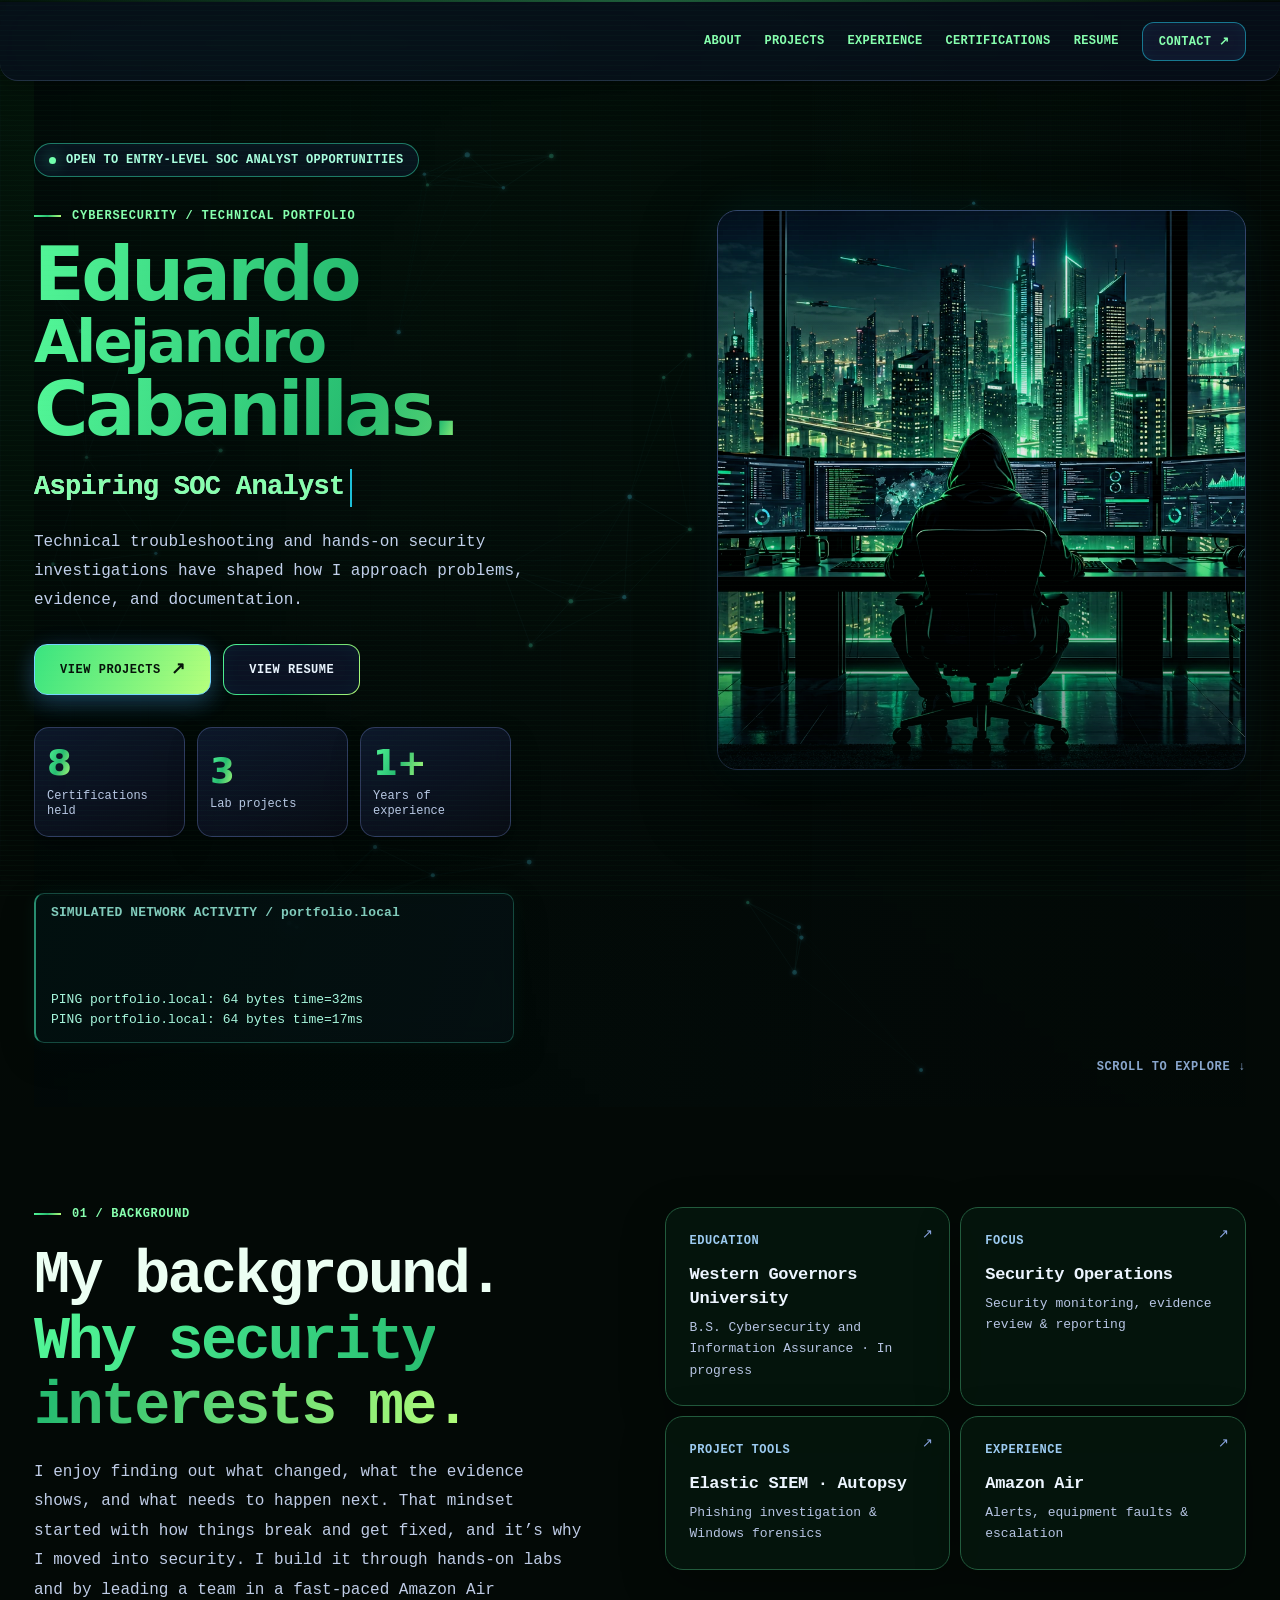
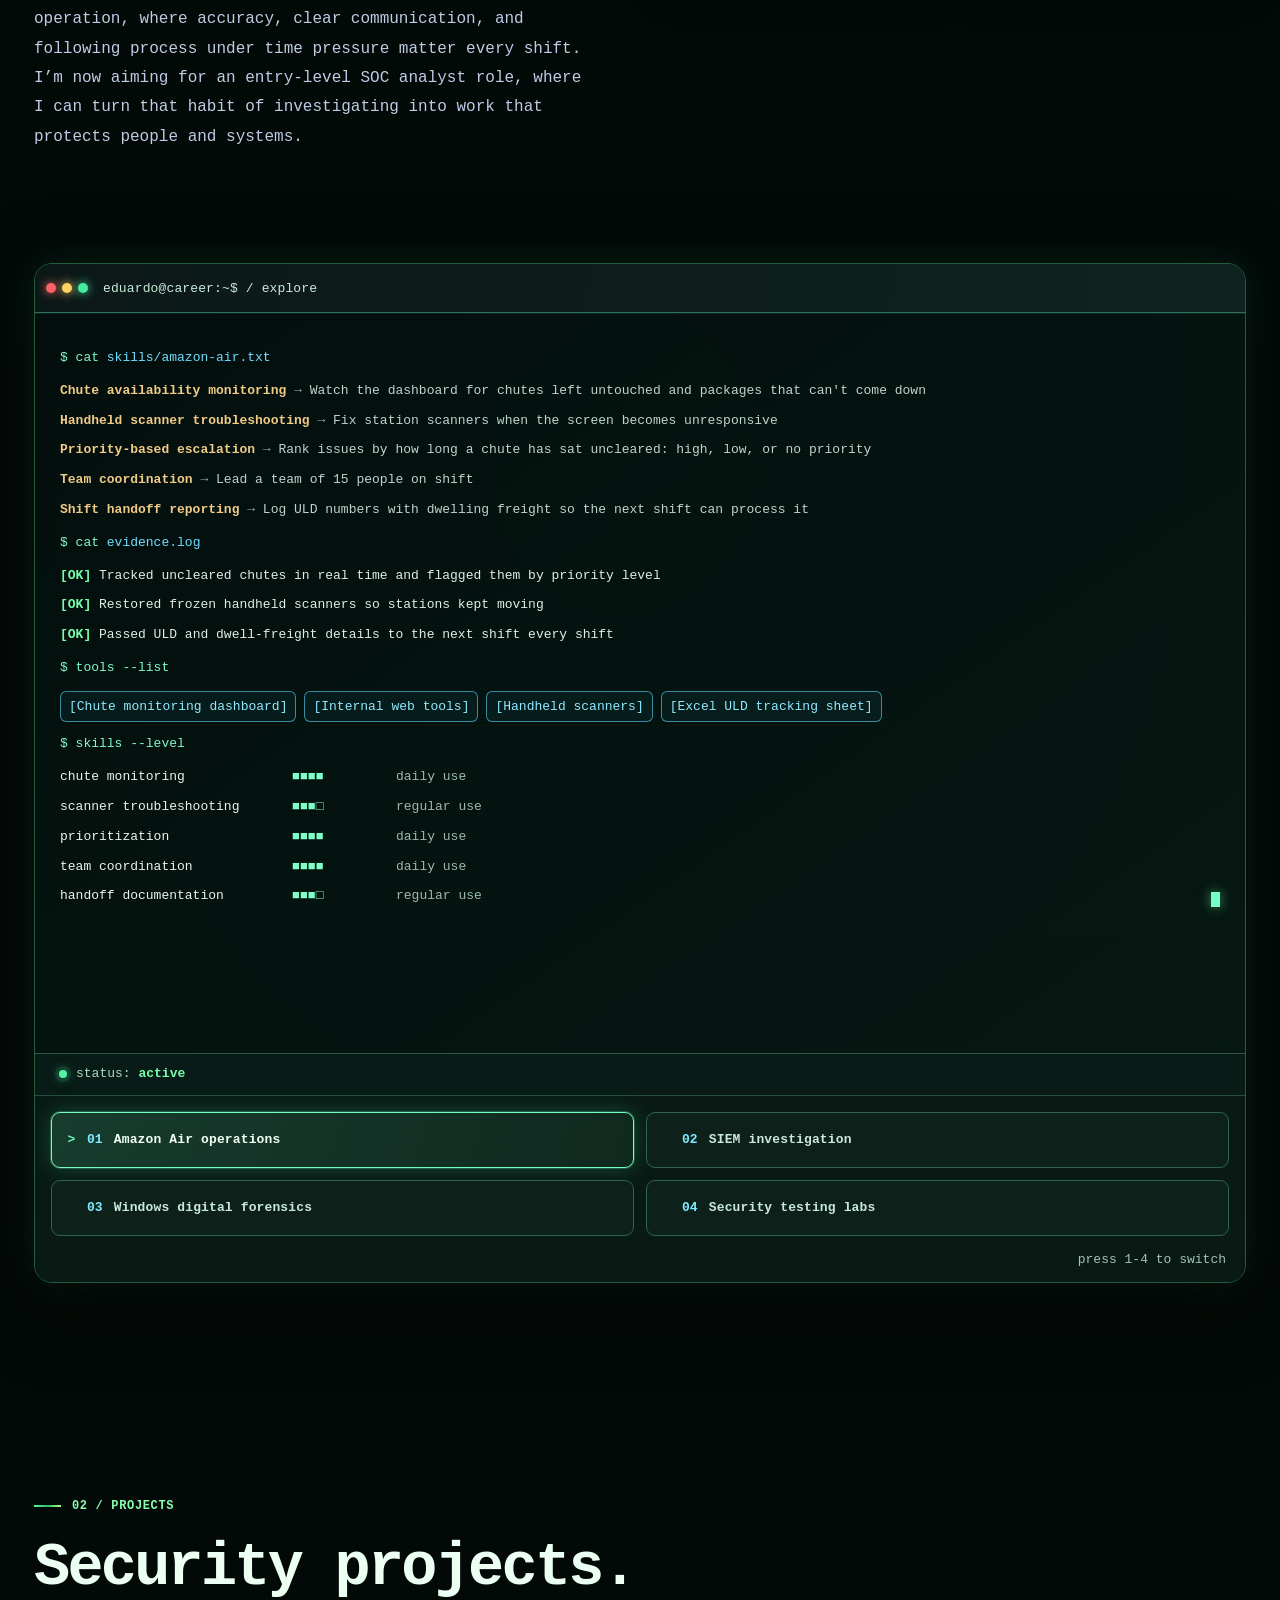
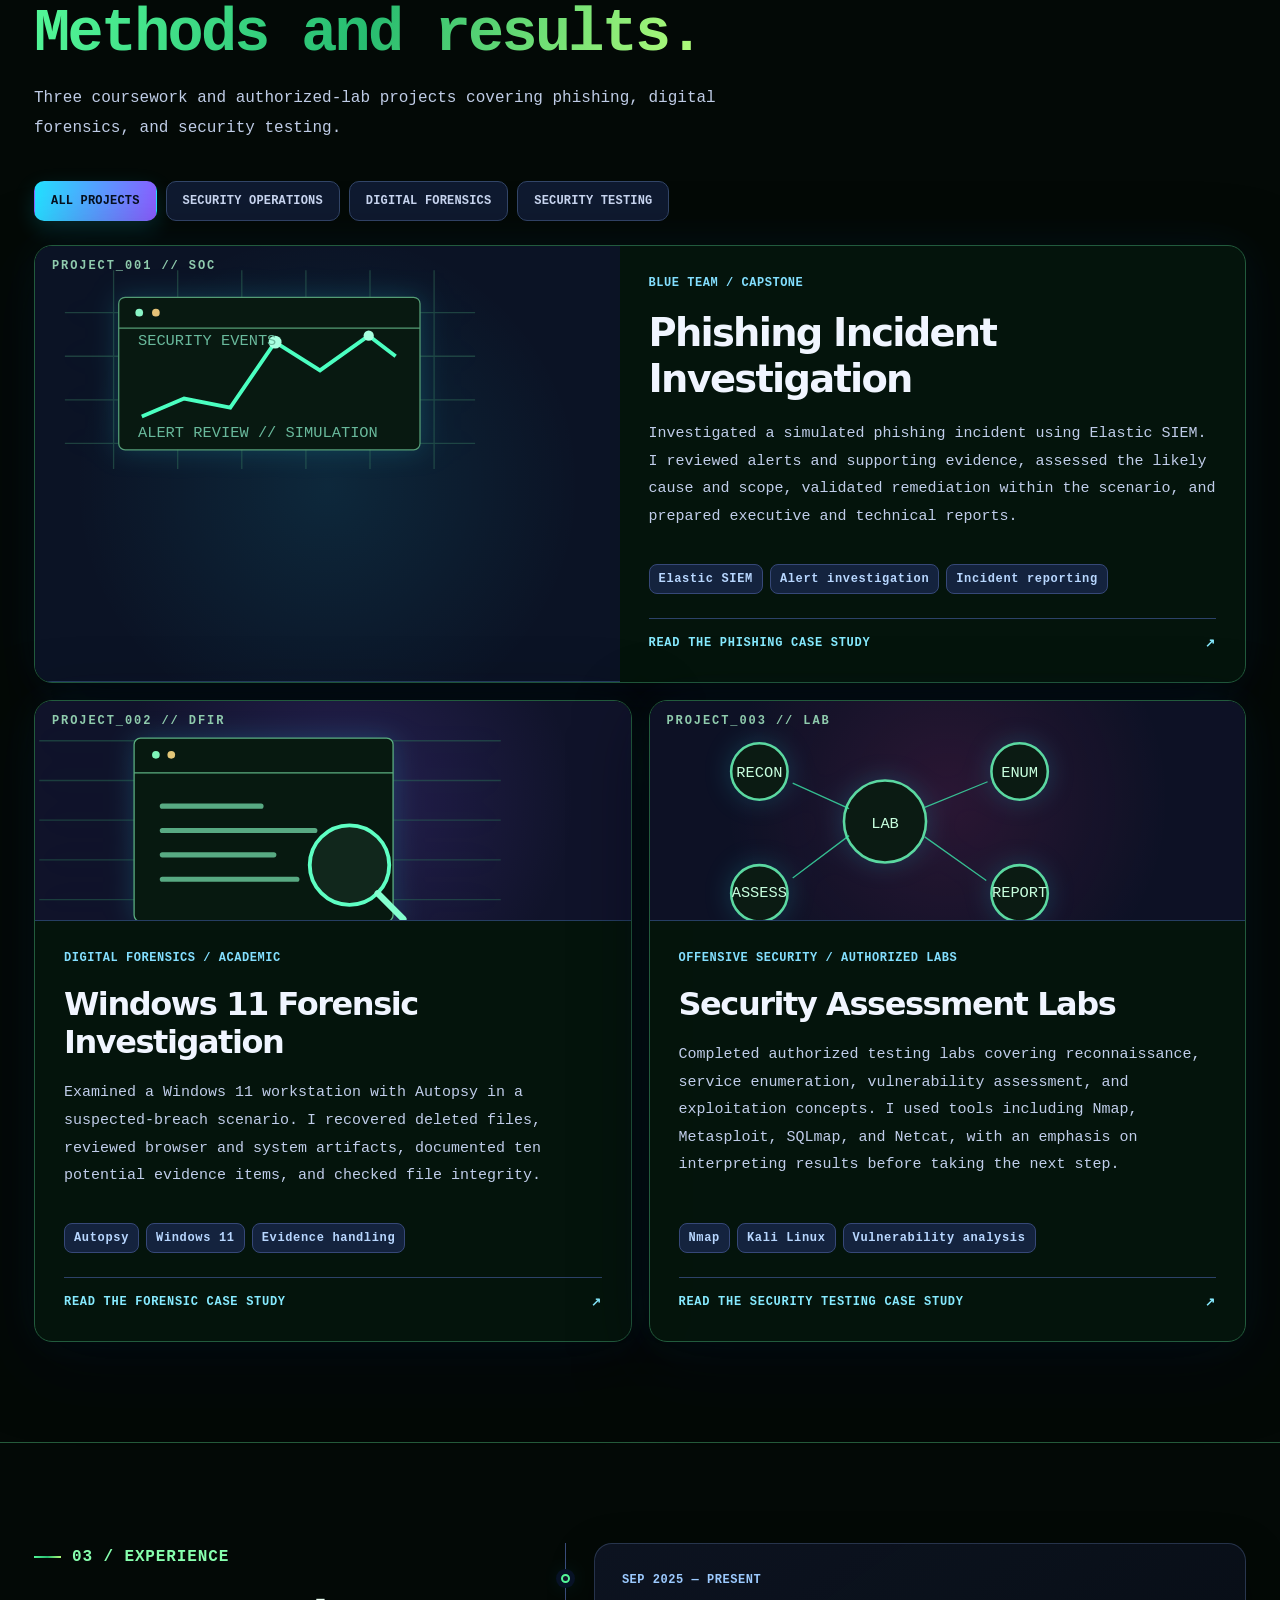
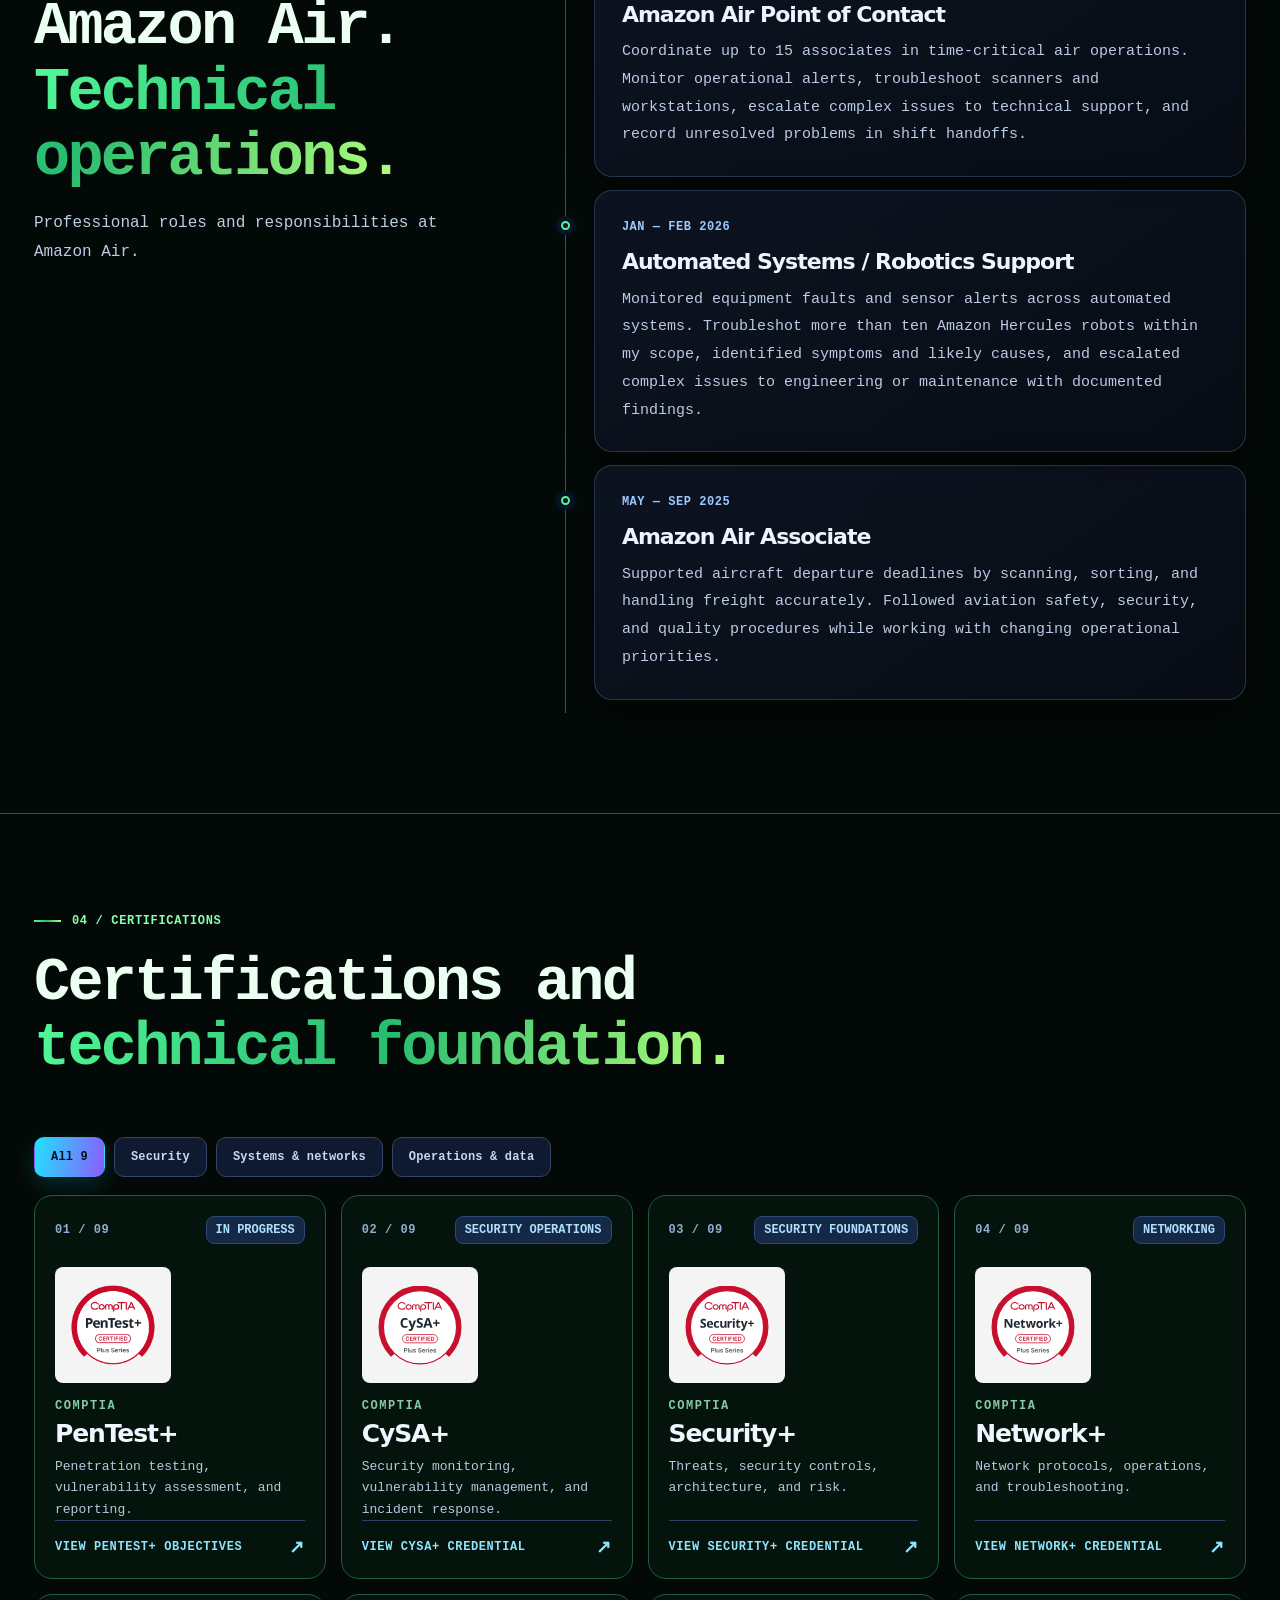
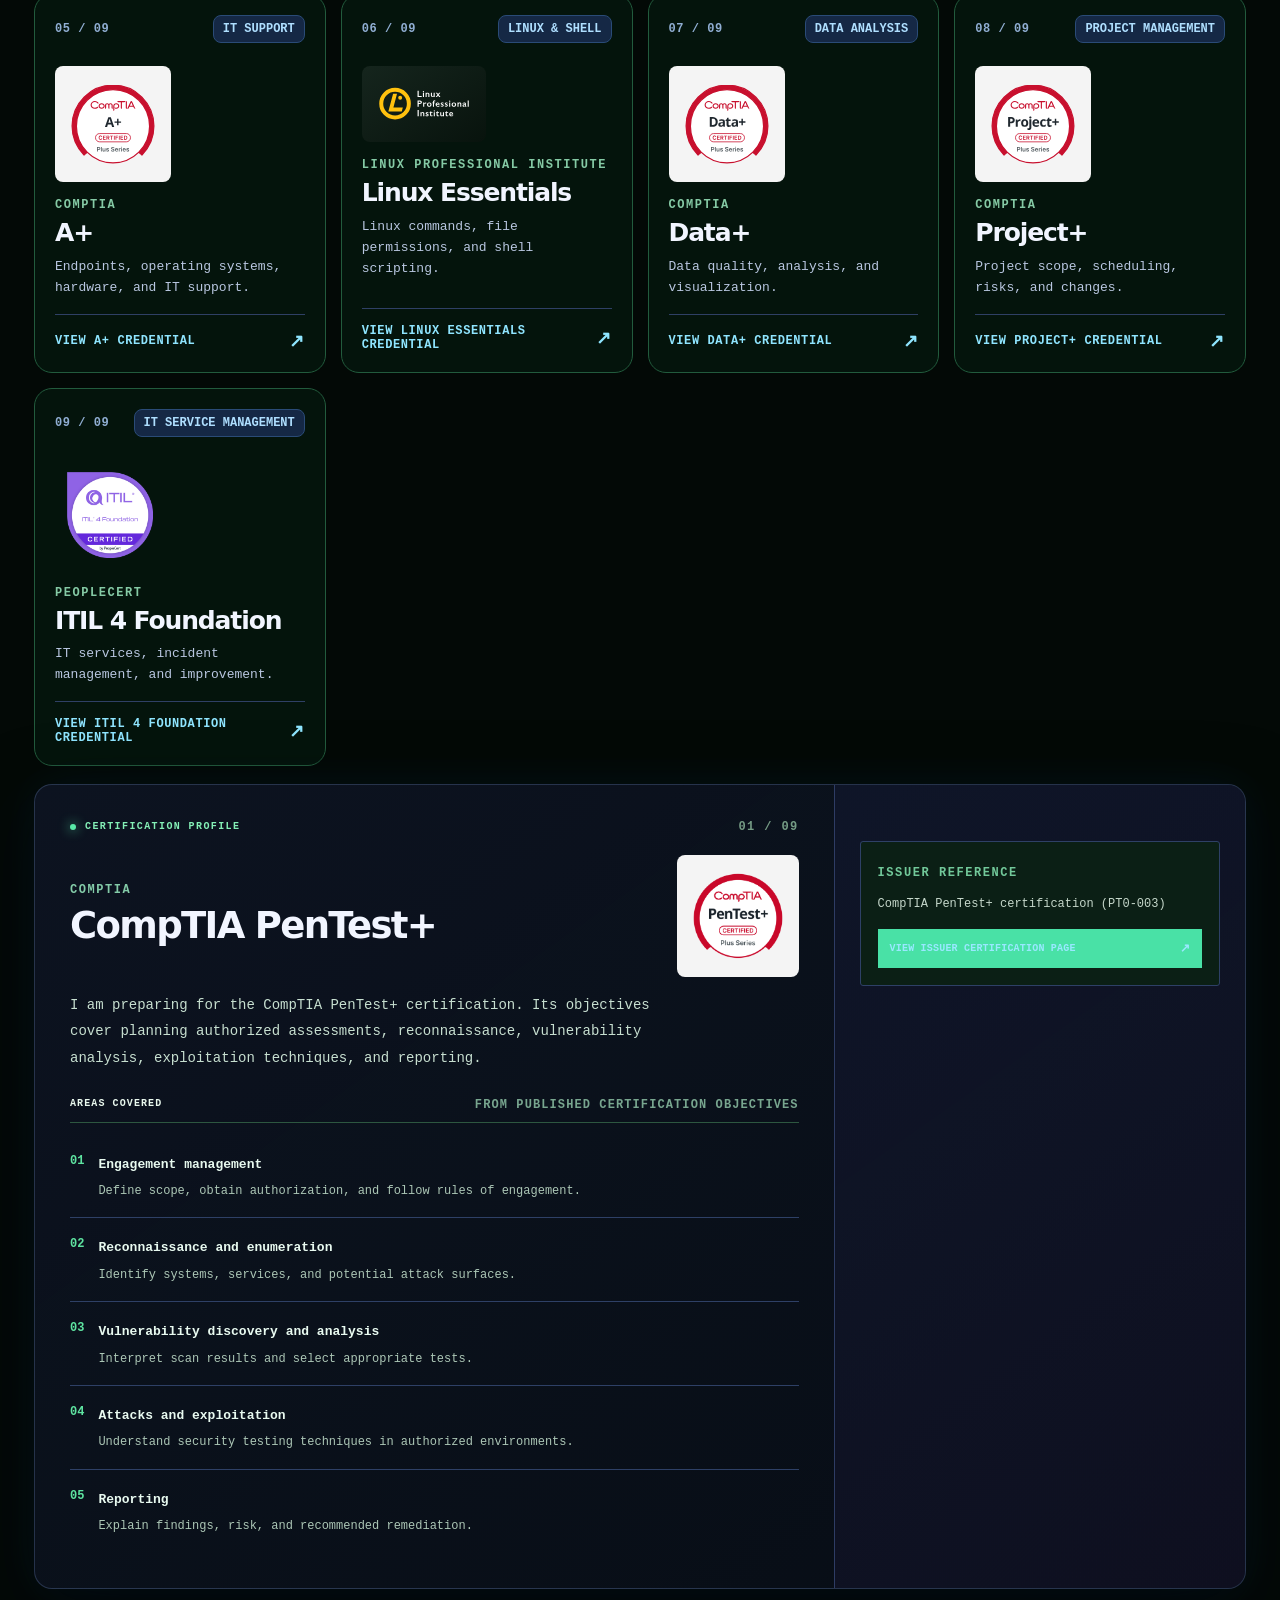
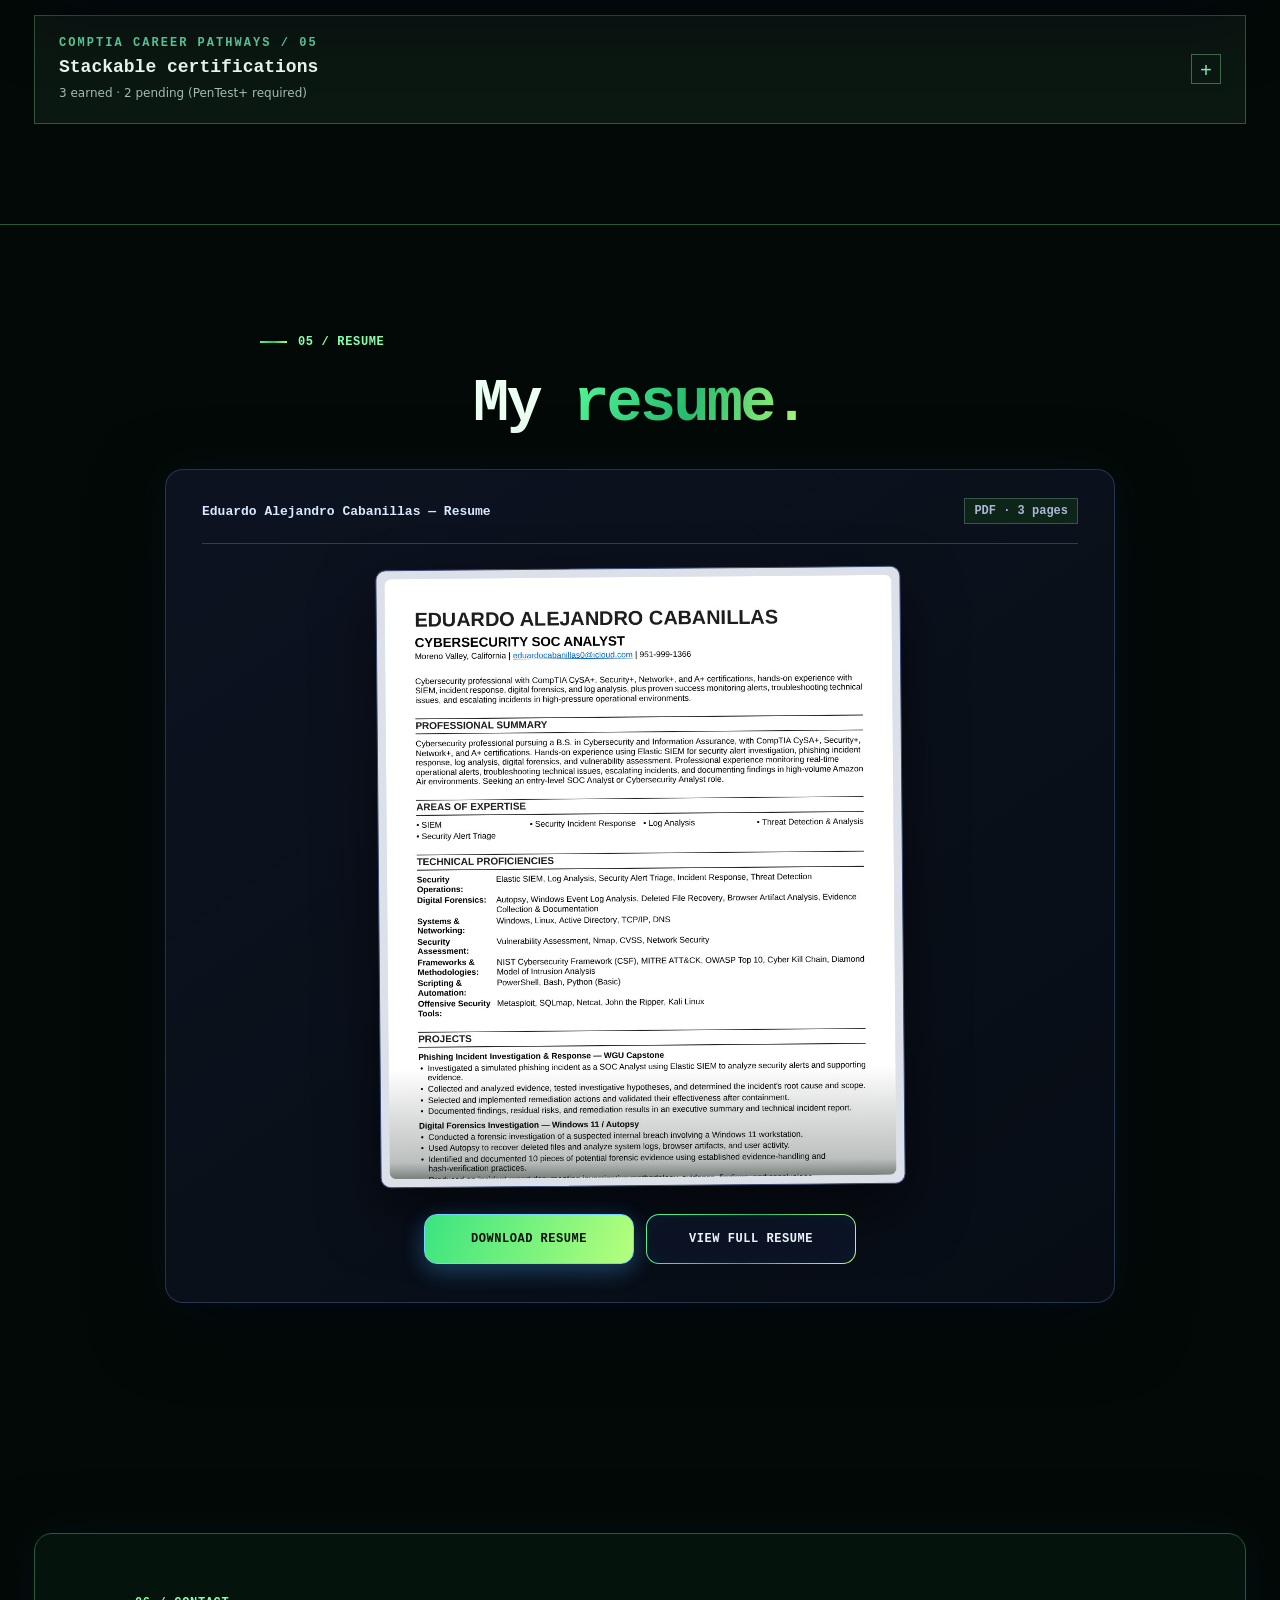
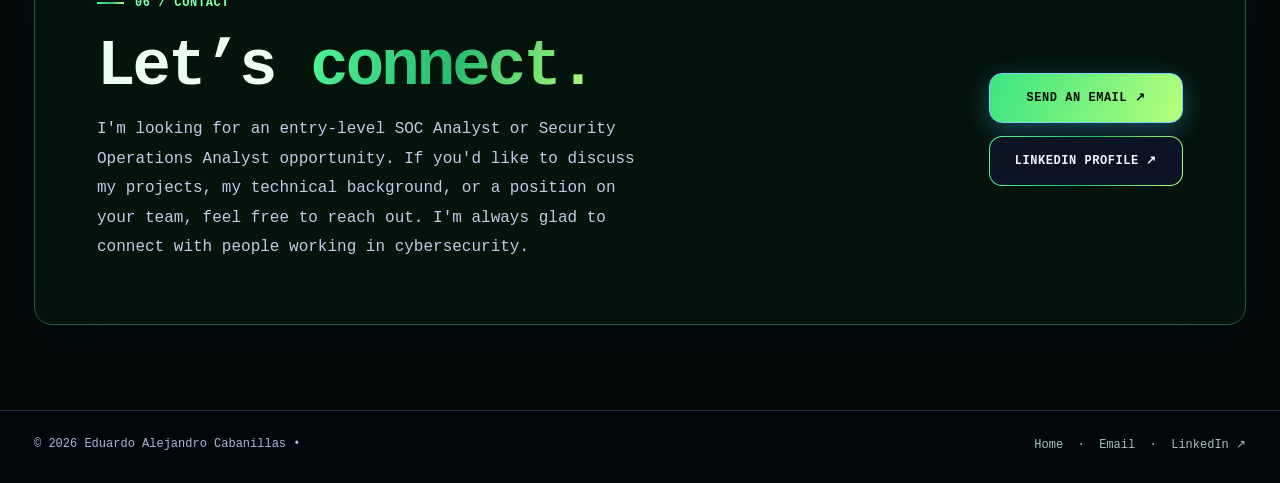
==== commit 49b93b90: "Add files via upload" ====
--- a/index.html
+++ b/index.html
@@ -1,14 +1,2555 @@
-<!doctype html><html lang="en"><head><meta charset="utf-8"><meta name="viewport" content="width=device-width,initial-scale=1"><meta name="theme-color" content="#050809"><meta name="description" content="Explore the security operations, digital forensics, and authorized lab projects of Eduardo Cabanillas — CompTIA CySA+ certified and pursuing a cybersecurity degree."><meta property="og:title" content="Eduardo Cabanillas | SOC &amp; Cybersecurity Portfolio"><meta property="og:description" content="Explore the security operations, digital forensics, and authorized lab projects of Eduardo Cabanillas — CompTIA CySA+ certified and pursuing a cybersecurity degree."><meta property="og:type" content="website"><title>Eduardo Cabanillas | SOC &amp; Cybersecurity Portfolio</title><link rel="icon" href="assets/favicon.svg" type="image/svg+xml"><script>document.documentElement.classList.add('js');</script><link rel="stylesheet" href="site.css"><script src="site.js" defer></script></head><body><a class="skip-link" href="#main">Skip to content</a><div class="backdrop-grid" aria-hidden="true"></div><canvas id="ambient" aria-hidden="true"></canvas><div class="scroll-progress" aria-hidden="true"></div><div class="page-topline" aria-hidden="true"></div><header class="site-header"><div class="container nav-bar"><a class="brand" href="index.html" aria-label="Eduardo Cabanillas home"><img src="assets/shield.svg" alt=""><strong>EC</strong><span class="brand-slash">//</span>SECURITY</a><button class="menu-button" aria-controls="main-nav" aria-expanded="false" aria-label="Toggle navigation">☰</button><nav id="main-nav" class="main-nav" aria-label="Primary navigation"><a href="index.html#about">About</a><a href="index.html#story">Interactive story</a><a href="index.html#projects">Projects</a><a href="index.html#experience">Experience</a><a href="index.html#certs">Certifications</a><a href="resume.html">Resume</a><a class="nav-cta" href="index.html#contact">Let’s talk ↗</a></nav></div></header><main id="main">
-<section class="hero container" aria-labelledby="hero-title"><div class="hero-copy" data-reveal><div class="availability"><i aria-hidden="true"></i> OPEN TO ENTRY-LEVEL SOC OPPORTUNITIES</div><p class="kicker">Cybersecurity portfolio / 2026</p><h1 id="hero-title"><span class="given">Eduardo</span><span class="family">Cabanillas<span class="pink">.</span></span></h1><p class="role">Aspiring <span class="silver">SOC Analyst</span></p><p class="lead">I investigate, document, and learn how to defend. CySA+ and Security+ certified, with hands-on Elastic SIEM and digital forensics projects—and technical operations experience at Amazon Air.</p><div class="actions"><a class="button primary" href="#projects">Explore my work <span class="arrow">↗</span></a><a class="button ghost" href="resume.html">View résumé <span class="arrow">↗</span></a></div><div class="fineprint"><span>WESTERN GOVERNORS UNIVERSITY</span><span class="sep">//</span><span>CYBERSECURITY B.S. IN PROGRESS</span></div></div>
-<div class="hero-art" data-reveal role="img" aria-label="A brushed silver cybersecurity shield over a dark emerald network sphere, with a decorative terminal panel"><div class="orb"></div><div class="orbit"></div><div class="orbit o2"></div><div class="shield-wrap"><img src="assets/shield.svg" alt=""></div><span class="orb-corner a">ANALYZE / DETECT</span><span class="orb-corner b">DOCUMENT / RESPOND</span><div class="art-window"><div class="window-chrome"><i></i><i></i><i></i><small>security.profile</small></div><pre><span class="bright">eduardo@portfolio:~$</span> whoami
-SOC Analyst candidate
-<span class="warning">CySA+ / Security+ / Network+</span>
-projects: 3 case studies <span class="cursor"></span></pre></div></div></section>
-<div class="ticker-wrap" aria-hidden="true"><div class="ticker-track"><span class="ticker-item"><span>✦</span>SECURITY OPERATIONS</span><span class="ticker-item"><span>✦</span>DIGITAL FORENSICS</span><span class="ticker-item"><span>✦</span>NETWORK ANALYSIS</span><span class="ticker-item"><span>✦</span>INCIDENT RESPONSE</span><span class="ticker-item"><span>✦</span>VULNERABILITY ASSESSMENT</span><span class="ticker-item"><span>✦</span>TECHNICAL DOCUMENTATION</span><span class="ticker-item"><span>✦</span>SECURITY OPERATIONS</span><span class="ticker-item"><span>✦</span>DIGITAL FORENSICS</span><span class="ticker-item"><span>✦</span>NETWORK ANALYSIS</span><span class="ticker-item"><span>✦</span>INCIDENT RESPONSE</span><span class="ticker-item"><span>✦</span>VULNERABILITY ASSESSMENT</span><span class="ticker-item"><span>✦</span>TECHNICAL DOCUMENTATION</span></div></div>
-<section class="section" id="about"><div class="container about-layout"><div data-reveal><p class="kicker">01 / Background</p><h2 class="section-title">Calm under pressure.<br><span class="mint">Curious by design.</span></h2><p class="section-sub">My path to security operations combines structured cybersecurity education with real-world technical troubleshooting and time-sensitive work.</p><div class="about-callout">My portfolio distinguishes academic security investigations from professional operations work. I believe credible evidence matters more than buzzwords.</div></div><div data-reveal><p class="about-statement">At Amazon Air, I coordinate associates, monitor operational issues, troubleshoot scanners and workstations, and escalate technical problems in a time-critical environment. At WGU, I have applied cybersecurity concepts through phishing investigation, evidence examination, and controlled security testing labs.</p><div class="facts"><div class="fact"><small>Education</small><strong>WGU</strong><span>B.S. Cybersecurity / In progress</span></div><div class="fact"><small>Focus</small><strong>Security Operations</strong><span>Alert triage and investigation</span></div><div class="fact"><small>Project tools</small><strong>Elastic SIEM · Autopsy</strong><span>Documented hands-on projects</span></div><div class="fact"><small>Experience</small><strong>Amazon Air</strong><span>Monitoring, troubleshooting, escalation</span></div></div></div></div></section>
-<section class="section story-section" id="story"><div class="container"><div class="section-head" data-reveal><p class="kicker">02 / Interactive story</p><h2 class="section-title">Work speaks <span class="mint">for itself.</span></h2><p class="section-sub">Choose a path. This interactive terminal walks through my work, projects, and technical training—without inventing production incidents or security statistics.</p></div><div class="story-grid"><div class="console" data-reveal><div class="window-chrome"><i></i><i></i><i></i><small>eduardo@career:~$ / explore</small></div><div class="console-screen" id="story-output" aria-live="polite" aria-atomic="true"><p class="console-line">Select an area of experience to explore.</p></div><div class="console-options" role="group" aria-label="Explore professional experience and projects"><button type="button" class="console-choice" data-story="amazon" aria-pressed="true"><b>01</b> Amazon Air operations</button><button type="button" class="console-choice" data-story="siem" aria-pressed="false"><b>02</b> SIEM investigation</button><button type="button" class="console-choice" data-story="forensics" aria-pressed="false"><b>03</b> Windows digital forensics</button><button type="button" class="console-choice" data-story="testing" aria-pressed="false"><b>04</b> Security testing labs</button></div></div>
-<aside class="inspector" data-reveal><p class="eyeline">Current view //</p><h3 data-story-label>Operational experience</h3><p class="inspector-sub">Transferable skills</p><ul class="inspector-list"><li>System and workflow monitoring</li><li>Technical issue triage</li><li>Evidence-based problem solving</li><li>Escalation and collaboration</li><li>Technical documentation</li></ul><div class="divider"></div><div class="credential-mini"><strong>Current path</strong><span>✓ CompTIA CySA+ — Earned</span><span>✓ CompTIA Security+ — Earned</span><span>◐ WGU cybersecurity degree — In progress</span><span>→ Target — SOC Analyst I</span></div><p class="inspector-sub">Transparency</p><p style="font-size:12px;color:#97b4a4;line-height:1.8;margin:0">Skills listed are demonstrated through professional technical work, coursework, and authorized security labs.</p></aside></div></div></section>
-<section class="section" id="projects"><div class="container"><div class="section-head" data-reveal><p class="kicker">03 / Selected work</p><h2 class="section-title">Three investigations.<br><span class="mint">Real learning.</span></h2><p class="section-sub">Detailed case studies cover methods, tools, documentation, and what each exercise demonstrates. Each investigation is explicitly labeled as academic or lab work.</p></div><div class="filters" role="group" aria-label="Filter project case studies"><button class="filter" type="button" data-filter="all" aria-pressed="true">All projects</button><button class="filter" type="button" data-filter="soc" aria-pressed="false">Security operations</button><button class="filter" type="button" data-filter="dfir" aria-pressed="false">Digital forensics</button><button class="filter" type="button" data-filter="lab" aria-pressed="false">Security testing</button></div><div class="projects-grid"><article class="project-card" data-project-category="soc" data-reveal><div class="project-visual"><span class="visual-index">PROJECT_001 // SOC</span><svg viewBox="0 0 360 195" aria-hidden="true"><g stroke="#36795f" stroke-width="1" opacity=".45"><path d="M20 52H340M20 86H340M20 120H340M20 154H340"/><path d="M58 19V174M108 19V174M158 19V174M208 19V174M258 19V174M308 19V174"/></g><rect x="62" y="40" width="235" height="119" rx="5" fill="#081911" stroke="#549c75"/><path d="M62 64H297" stroke="#549c75"/><circle cx="78" cy="52" r="3" fill="#8af5c7"/><circle cx="91" cy="52" r="3" fill="#e5c277"/><path d="M80 133L113 119 149 126 184 75 219 97 257 70 278 86" fill="none" stroke="#4bffc1" stroke-width="3"/><circle cx="184" cy="75" r="5" fill="#a8ffe0"/><circle cx="257" cy="70" r="4" fill="#a8ffe0"/><g fill="#69b99c" font-size="8" font-family="monospace"><text x="77" y="77">SECURITY EVENTS</text><text x="77" y="149">ALERT REVIEW // SIMULATION</text></g></svg></div><div class="project-text"><div class="project-kind">Blue team / capstone</div><h3>Phishing Incident Investigation</h3><p>Elastic SIEM and supporting evidence used to investigate a simulated phishing incident, determine scope and document remediation.</p><div class="tag-wrap"><span class="tag">Elastic SIEM</span><span class="tag">Alert investigation</span><span class="tag">Incident reporting</span></div><a class="project-link" href="project-phishing.html">Explore case study <span>↗</span></a></div></article><article class="project-card" data-project-category="dfir" data-reveal><div class="project-visual"><span class="visual-index">PROJECT_002 // DFIR</span><svg viewBox="0 0 360 195" aria-hidden="true"><g stroke="#2e805d" opacity=".4"><path d="M0 31H360M0 62H360M0 93H360M0 124H360M0 155H360"/></g><rect x="74" y="29" width="202" height="143" rx="5" fill="#071910" stroke="#5baf80"/><path d="M74 56H276" stroke="#5baf80"/><circle cx="91" cy="42" r="3" fill="#7ef4b9"/><circle cx="103" cy="42" r="3" fill="#e3c778"/><path d="M96 82h77M96 101h119M96 120h87M96 139h105" stroke="#58aa83" stroke-width="4" stroke-linecap="round"/><circle cx="242" cy="128" r="31" fill="#11271c" stroke="#5effc3" stroke-width="3"/><path d="m264 150 20 20" stroke="#84ffcf" stroke-width="5" stroke-linecap="round"/></svg></div><div class="project-text"><div class="project-kind">Digital forensics / academic</div><h3>Windows 11 Forensic Investigation</h3><p>Autopsy-assisted review of deleted files, browser artifacts, and system logs; ten potential evidence items documented.</p><div class="tag-wrap"><span class="tag">Autopsy</span><span class="tag">Windows 11</span><span class="tag">Evidence handling</span></div><a class="project-link" href="project-forensics.html">Explore case study <span>↗</span></a></div></article><article class="project-card" data-project-category="lab" data-reveal><div class="project-visual"><span class="visual-index">PROJECT_003 // LAB</span><svg viewBox="0 0 360 195" aria-hidden="true"><g stroke="#5bd8a1" fill="#0b1b13" stroke-width="2"><circle cx="180" cy="94" r="32"/><circle cx="82" cy="55" r="22"/><circle cx="285" cy="55" r="22"/><circle cx="82" cy="150" r="22"/><circle cx="285" cy="150" r="22"/></g><g stroke="#3ce8aa" opacity=".8"><path d="M108 64L152 84M211 83L260 63M108 138l44-33M211 106l48 34"/></g><g fill="#c8ffdf" font-family="monospace" text-anchor="middle" font-size="9"><text x="180" y="99">LAB</text><text x="82" y="59">RECON</text><text x="285" y="59">ENUM</text><text x="82" y="153">ASSESS</text><text x="285" y="153">REPORT</text></g></svg></div><div class="project-text"><div class="project-kind">Offensive security / authorized labs</div><h3>Security Assessment Labs</h3><p>Controlled exercises in reconnaissance, enumeration, vulnerability identification, and interpretation of testing-tool output.</p><div class="tag-wrap"><span class="tag">Nmap</span><span class="tag">Kali Linux</span><span class="tag">Vulnerability analysis</span></div><a class="project-link" href="project-pentest.html">Explore case study <span>↗</span></a></div></article></div></div></section>
-<section class="section" id="experience" style="border-top:1px solid #19392b"><div class="container experience-grid"><div class="experience-lead" data-reveal><p class="kicker">04 / Experience</p><h2 class="section-title">Technical thinking.<br><span class="mint">Operational ownership.</span></h2><p>Real-world monitoring, troubleshooting, and escalation are foundational habits I bring from Amazon Air into my cybersecurity development.</p><a class="button ghost" href="resume.html" style="margin-top:15px">Read full résumé ↗</a></div><div class="timeline" data-reveal><div class="timeline-entry"><div class="timeline-date">SEP 2025 — PRESENT</div><h3>Amazon Air Point of Contact</h3><p>Coordinate up to 15 associates; monitor operational alerts and workflows; troubleshoot workstations and scanners; escalate issues; and document handoffs.</p></div><div class="timeline-entry"><div class="timeline-date">JAN — FEB 2026</div><h3>Automated Systems / Robotics Support</h3><p>Monitored system faults and sensor alerts, troubleshot 10+ Hercules robots when within scope, and escalated complex failures with documented findings.</p></div><div class="timeline-entry"><div class="timeline-date">MAY — SEP 2025</div><h3>Amazon Air Associate</h3><p>Supported time-critical aviation workflows with scanning, accuracy, procedural compliance, and operational coordination.</p></div></div></div></section>
-<section class="section" id="certs" style="border-top:1px solid #19392b"><div class="container"><div class="section-head" data-reveal><p class="kicker">05 / Certifications</p><h2 class="section-title">Knowledge, <span class="mint">validated.</span></h2><p class="section-sub">Industry credentials support the foundation behind my cybersecurity work. Hands-on proficiency is demonstrated separately through the projects above.</p></div><div class="certs-grid" data-reveal><div class="cert"><span class="issuer">CompTIA</span><strong>CySA+</strong><small>Security analysis</small></div><div class="cert"><span class="issuer">CompTIA</span><strong>Security+</strong><small>Security fundamentals</small></div><div class="cert"><span class="issuer">CompTIA</span><strong>Network+</strong><small>Networking</small></div><div class="cert"><span class="issuer">CompTIA</span><strong>A+</strong><small>IT & troubleshooting</small></div><div class="cert"><span class="issuer">LPI</span><strong>Linux Essentials</strong><small>Linux fundamentals</small></div><div class="cert"><span class="issuer">CompTIA</span><strong>Data+</strong><small>Data analysis</small></div><div class="cert"><span class="issuer">CompTIA</span><strong>Project+</strong><small>Project fundamentals</small></div><div class="cert"><span class="issuer">PeopleCert</span><strong>ITIL 4</strong><small>IT service management</small></div></div><p class="cert-note">Additional CompTIA stackable credentials are included on the résumé page.</p></div></section>
-<section class="section" id="contact"><div class="container"><div class="contact-panel" data-reveal><div><p class="kicker">06 / Contact</p><h2 class="section-title">Let’s build something <span class="mint">secure.</span></h2><p>I’m interested in SOC Analyst I, Security Operations Analyst, and junior cybersecurity opportunities. I welcome conversations with hiring teams and fellow security professionals.</p></div><div class="contact-links"><a class="button primary" href="mailto:eduardocabanillas0@icloud.com">Send an email ↗</a><a class="button ghost" href="https://www.linkedin.com/in/eduardo-cabanillas-825236292/" target="_blank" rel="noopener noreferrer">LinkedIn profile ↗</a></div></div></div></section></main><footer class="site-footer"><div class="container footer-inner"><span>© <span data-year>2026</span> Eduardo Cabanillas • Built for curiosity, clarity &amp; defense.</span><span><a href="index.html">Home</a> &nbsp;·&nbsp; <a href="mailto:eduardocabanillas0@icloud.com">Email</a> &nbsp;·&nbsp; <a href="https://www.linkedin.com/in/eduardo-cabanillas-825236292/" target="_blank" rel="noopener noreferrer">LinkedIn ↗</a></span></div></footer></body></html>+<!DOCTYPE html>
+
+<html lang="en" class="hacker-mode"><head><meta charset="utf-8"/><meta content="width=device-width,initial-scale=1" name="viewport"/><meta content="#030906" name="theme-color"/><meta content="Explore the security operations, digital forensics, and authorized lab projects of Eduardo Alejandro Cabanillas — CompTIA CySA+ certified and pursuing a cybersecurity degree." name="description"/><meta content="Eduardo Alejandro Cabanillas | SOC &amp; Cybersecurity Portfolio" property="og:title"/><meta content="Explore the security operations, digital forensics, and authorized lab projects of Eduardo Alejandro Cabanillas — CompTIA CySA+ certified and pursuing a cybersecurity degree." property="og:description"/><meta content="website" property="og:type"/><title>Eduardo Alejandro Cabanillas | SOC &amp; Cybersecurity Portfolio</title><link href="assets/favicon.svg" rel="icon" type="image/svg+xml"/><script>document.documentElement.classList.add('js');</script><style data-source="site.css">/* Eduardo Cabanillas — original, dependency-free cyber portfolio theme */
+:root{color-scheme:dark;--bg:#050809;--bg2:#09100f;--panel:#0a1212;--panel2:#0e1a19;--line:#203a35;--muted:#95aaa4;--soft:#c4d5cf;--white:#eef8f5;--mint:#3af2be;--mint2:#11bb99;--pink:#f46bb1;--gold:#e8c47a;--max:1200px;--mono:ui-monospace,SFMono-Regular,Consolas,'Liberation Mono',monospace;--sans:Inter,ui-sans-serif,system-ui,-apple-system,'Segoe UI',sans-serif}
+*,*::before,*::after{box-sizing:border-box}html{scroll-behavior:smooth;scroll-padding-top:82px}body{margin:0;background:var(--bg);color:var(--white);font-family:var(--sans);font-size:15px;line-height:1.65;overflow-x:hidden}a{color:inherit;text-decoration:none}button{font:inherit}img,svg{max-width:100%}button,a{-webkit-tap-highlight-color:transparent}::selection{background:#27d7a0;color:#03110e}.container{width:min(var(--max),calc(100% - 64px));margin:auto}.mono{font-family:var(--mono)}.sr-only{position:absolute;width:1px;height:1px;overflow:hidden;clip:rect(0,0,0,0);white-space:nowrap}.skip-link{position:fixed;z-index:1000;top:-70px;left:15px;padding:12px 16px;background:#0d3027;color:white;border:1px solid var(--mint)}.skip-link:focus{top:12px}a:focus-visible,button:focus-visible{outline:2px solid var(--mint);outline-offset:4px}
+/* Ambient layers */
+#ambient{position:fixed;inset:0;z-index:-2;pointer-events:none;opacity:.57}.backdrop-grid{position:fixed;inset:0;z-index:-3;pointer-events:none;background:radial-gradient(ellipse 42% 34% at 55% 12%,#093f33a0,transparent 75%),radial-gradient(ellipse 42% 35% at 92% 53%,#0a2926a0,transparent 85%),linear-gradient(#050809,#070c0c 47%,#050809)}.backdrop-grid::after{content:"";position:absolute;inset:0;background:linear-gradient(#28584a17 1px,transparent 1px),linear-gradient(90deg,#28584a17 1px,transparent 1px);background-size:74px 74px;mask-image:linear-gradient(transparent,black 14%,black 88%,transparent);opacity:.30}.page-topline{height:2px;background:linear-gradient(90deg,transparent,var(--mint2),transparent);opacity:.36}.scroll-progress{position:fixed;top:0;left:0;z-index:60;height:2px;width:0;background:linear-gradient(90deg,var(--mint),#8af6dc);box-shadow:0 0 15px #10f1b5}
+/* Nav */
+.site-header{position:sticky;top:0;z-index:55;background:#060b0bcf;backdrop-filter:blur(22px);border-bottom:1px solid #2b443d81}.nav-bar{height:66px;display:flex;align-items:center;justify-content:space-between;gap:20px}.brand{display:inline-flex;align-items:center;gap:11px;font:700 13px var(--mono);letter-spacing:.12em;color:#dafaf0}.brand img{width:23px;height:29px}.brand strong{color:var(--mint)}.brand .brand-slash{color:#698f82;font-weight:400}.main-nav{display:flex;align-items:center;gap:28px}.main-nav a{font:600 10px var(--mono);text-transform:uppercase;letter-spacing:.16em;color:#afc4ba;transition:color .2s}.main-nav a:hover,.main-nav a[aria-current=page]{color:var(--mint)}.main-nav .nav-cta{border:1px solid #2e705b;padding:10px 14px;color:#92eed0}.menu-button{display:none;color:var(--white);border:1px solid #2c4b42;background:#0c1715;width:40px;height:38px;border-radius:8px;font-size:20px;cursor:pointer}
+/* Text & buttons */
+.kicker{font:700 11px var(--mono);text-transform:uppercase;letter-spacing:.22em;color:var(--mint);margin:0 0 19px;display:flex;align-items:center;gap:11px}.kicker::before{content:"";display:block;width:27px;height:1px;background:var(--mint)}.eyeline{font:500 10px var(--mono);color:#8bbbab;letter-spacing:.18em;text-transform:uppercase}.display{font-family:var(--mono);letter-spacing:-.055em;font-weight:800;line-height:1.07}.section-title{font:750 clamp(29px,4.3vw,48px)/1.16 var(--mono);letter-spacing:-.055em;margin:0 0 17px}.section-sub{max-width:660px;color:var(--muted);margin:0;font-size:15px;line-height:1.9}.mint{color:var(--mint)}.pink{color:var(--pink)}.silver{background:linear-gradient(150deg,#fff,#cad7d6 50%,#80958d);color:transparent;background-clip:text}.button{display:inline-flex;align-items:center;justify-content:center;gap:12px;min-height:45px;padding:13px 19px;font:750 11px var(--mono);text-transform:uppercase;letter-spacing:.12em;border:1px solid #478770;background:#0a1714;color:#c7eadc;transition:transform .25s,background .25s,border-color .25s,box-shadow .25s;cursor:pointer}.button:hover{transform:translateY(-2px);border-color:var(--mint)}.button.primary{background:linear-gradient(115deg,#11d4aa,#5aefbf);border-color:#36eec0;color:#04231a;box-shadow:0 5px 31px #0cce9630}.button.ghost{background:#0713119c}.button .arrow{font-size:17px;line-height:1}.tag{font:600 10px var(--mono);letter-spacing:.02em;color:#b4d9c9;border:1px solid #28453a;background:#0b1915;padding:7px 10px;display:inline-flex;align-items:center;gap:5px}.tag.soft{border-color:#283837;background:#0a1312;color:#9fb8ae}.tag-wrap{display:flex;flex-wrap:wrap;gap:7px}.num{font-family:var(--mono);font-variant-numeric:tabular-nums}.section{padding:105px 0}.section-head{margin-bottom:36px}.micro-divider{height:1px;background:linear-gradient(90deg,transparent,#29604e 40%,transparent);opacity:.6}
+/* Hero */
+.hero{min-height:min(800px,calc(100svh - 66px));display:grid;grid-template-columns:1fr .96fr;align-items:center;gap:52px;padding:86px 0 115px;position:relative}.hero-copy{position:relative;z-index:4}.hero .availability{display:inline-flex;align-items:center;gap:10px;margin:0 0 31px;font:600 11px var(--mono);letter-spacing:.07em;color:#a6d8c6;padding:8px 11px;border:1px solid #235242;background:#081b15bd}.availability i{display:block;width:7px;height:7px;background:#44eab3;border-radius:50%;box-shadow:0 0 14px #31e3a6;animation:pulse 2.6s ease-in-out infinite}.hero h1{font:850 clamp(51px,6.9vw,91px)/.98 var(--mono);letter-spacing:-.085em;margin:0 0 20px;text-wrap:balance}.hero h1 span{display:block}.hero h1 .given{color:#f0f8f6}.hero h1 .family{color:var(--mint);text-shadow:0 0 44px #08d9a330}.hero h1 .family .pink{display:inline}.hero .role{font:700 clamp(20px,2.2vw,30px)/1.3 var(--mono);letter-spacing:-.05em;margin:10px 0 16px;color:#dce8e5}.hero .lead{max-width:550px;font-size:16px;line-height:1.85;color:#b1c9bf;margin:0}.hero .actions{display:flex;flex-wrap:wrap;gap:12px;margin:30px 0}.hero .fineprint{display:flex;gap:12px;align-items:center;font:500 11px var(--mono);color:#88ab9e;flex-wrap:wrap}.hero .fineprint .sep{color:#4b685e}.hero-art{height:550px;position:relative;display:flex;align-items:center;justify-content:center;isolation:isolate}.hero-art::before{content:"";position:absolute;inset:10% 4%;border-radius:50%;background:radial-gradient(circle,#00f1bf1f,transparent 61%);filter:blur(30px)}.orb{width:min(100%,510px);aspect-ratio:1/1;border-radius:50%;position:relative;background:radial-gradient(circle at 40% 29%,#5af4cd13,transparent 25%),radial-gradient(circle at 55% 55%,#103d33a8 0%,#071a17df 55%,#020a09ea 76%);box-shadow:inset 0 0 90px #0dfac319,0 0 0 1px #1acba44e,0 0 120px #0ef1af20;overflow:hidden}.orb::before{content:"";position:absolute;inset:0;border-radius:50%;background:repeating-linear-gradient(0deg,#55cfa410 0px,#55cfa410 1px,transparent 1px,transparent 4px);mask-image:radial-gradient(circle,#000,#000 68%,transparent 82%);opacity:.45;animation:orbDrift 12s linear infinite}.orb::after{content:"";position:absolute;inset:5%;border:1px solid #1ec2a04a;border-radius:50%;box-shadow:0 0 0 30px #24b89207,0 0 0 62px #24b89207,0 0 0 95px #24b89204}.orbit{position:absolute;border:1px solid #47e0b340;border-radius:50%;width:85%;height:50%;transform:rotate(-17deg);animation:orbitFloat 18s ease-in-out infinite;z-index:2}.orbit.o2{width:55%;height:88%;transform:rotate(23deg);opacity:.6;animation-delay:-7s}.shield-wrap{position:absolute;z-index:4;width:235px;height:272px;top:50%;left:50%;transform:translate(-50%,-51%);display:flex;align-items:center;justify-content:center;filter:drop-shadow(0 0 24px #11f0ad25)}.shield-wrap img{width:100%;height:auto;animation:shieldFloat 7s ease-in-out infinite}.orb-corner{position:absolute;font:600 10px var(--mono);letter-spacing:.12em;color:#70bca4;opacity:.75}.orb-corner.a{left:-10px;top:9%}.orb-corner.b{right:-5px;bottom:8%}.orb-corner::before{content:'+';color:#40f4bb;margin-right:6px}.art-window{position:absolute;bottom:5px;left:-26px;width:290px;z-index:6;border:1px solid #2c5a48;background:#07100ee9;backdrop-filter:blur(10px);box-shadow:0 16px 50px #0009}.window-chrome{height:32px;border-bottom:1px solid #294137;display:flex;gap:6px;align-items:center;padding:0 11px}.window-chrome i{height:7px;width:7px;border-radius:50%;background:#ff6767}.window-chrome i:nth-child(2){background:#e9bd64}.window-chrome i:nth-child(3){background:#47d7a0}.window-chrome small{margin-left:9px;font:10px var(--mono);color:#83a596}.art-window pre{margin:0;padding:14px 17px;font:11px/1.8 var(--mono);color:#9fcdb8;white-space:pre-wrap}.art-window .bright{color:#3ef2bb}.art-window .warning{color:#d7bd82}.art-window .cursor{display:inline-block;width:7px;height:12px;vertical-align:-2px;background:#56ddb0;animation:blink 1.15s step-end infinite}
+/* Ticker */
+.ticker-wrap{border-block:1px solid #24463c;background:#071511c9;overflow:hidden}.ticker-track{display:flex;width:max-content;gap:48px;padding:15px 0;animation:ticker 42s linear infinite}.ticker-item{display:inline-flex;gap:16px;align-items:center;white-space:nowrap;font:700 11px var(--mono);letter-spacing:.16em;color:#8fb4a5}.ticker-item span{color:#31dfaa}
+/* About */
+.about-layout{display:grid;grid-template-columns:.85fr 1.15fr;gap:65px;align-items:start}.about-statement{color:#c0d4cb;line-height:1.95;font-size:17px}.about-callout{margin-top:24px;padding:19px 21px;border-left:2px solid #36eaba;background:#0b1a16a6;font-size:13px;color:#bbd8cb}.facts{display:grid;grid-template-columns:1fr 1fr;gap:12px}.fact{background:#0a1412c9;border:1px solid #1c4033;padding:19px;min-height:116px}.fact small{display:block;font:700 10px var(--mono);color:#70bf9e;letter-spacing:.13em;text-transform:uppercase}.fact strong{display:block;font:700 17px var(--mono);line-height:1.35;margin-top:13px}.fact span{display:block;font-size:12px;color:#91aaa0;margin-top:5px}
+/* Story */
+.story-section{position:relative;border-block:1px solid #1c4033;background:linear-gradient(180deg,#07110faf,#070b0bd9)}.story-grid{display:grid;grid-template-columns:minmax(0,1.3fr) minmax(270px,.78fr);gap:20px;align-items:start}.console{border:1px solid #356052;background:#050908;box-shadow:0 18px 70px #0007}.console-screen{min-height:330px;padding:23px 23px 12px;font:13px/1.9 var(--mono);color:#d3e6df}.console-line{margin:0 0 5px}.console-line.cmd{color:#67e9b9}.console-line.warn{color:var(--gold)}.console-line.dim{color:#93b8a8}.console-line::selection{color:#000;background:var(--mint)}.console-options{border-top:1px solid #274b3e;padding:16px;display:grid;grid-template-columns:1fr 1fr;gap:9px}.console-choice{display:flex;align-items:center;gap:11px;text-align:left;border:1px solid #294c3e;background:#091610;color:#c8e7d8;min-height:43px;padding:10px 13px;font:700 11px var(--mono);cursor:pointer;transition:background .2s,border-color .2s,transform .2s}.console-choice b{color:var(--gold);font-weight:700}.console-choice:hover,.console-choice[aria-pressed=true]{border-color:#27d6a7;background:#112920;transform:translateY(-1px)}.console-choice[aria-pressed=true]{color:#f7fff9}.inspector{border:1px solid #315547;background:#0a1311;padding:24px}.inspector h3{font:700 17px var(--mono);margin:0 0 19px;color:var(--gold)}.inspector-sub{font:700 10px var(--mono);text-transform:uppercase;letter-spacing:.18em;color:#72bb9e;margin:18px 0 11px}.inspector-list{display:grid;gap:9px;margin:0;padding:0;list-style:none}.inspector-list li{display:flex;gap:10px;align-items:flex-start;color:#bfd5cc;font-size:13px}.inspector-list li::before{content:'▹';color:#47eeb7}.inspector .divider{height:1px;background:#254436;margin:23px 0}.credential-mini{padding:14px;border:1px solid #334c38;background:#10180f}.credential-mini strong{display:block;color:var(--gold);font:700 12px var(--mono);margin-bottom:8px}.credential-mini span{display:block;font:11px/1.85 var(--mono);color:#b9cabe}
+/* Projects */
+.filters{display:flex;gap:8px;flex-wrap:wrap;margin:0 0 27px}.filter{border:1px solid #315447;background:#0b1613;padding:9px 13px;cursor:pointer;color:#99b9aa;font:700 10px var(--mono);text-transform:uppercase;letter-spacing:.07em}.filter:hover,.filter[aria-pressed=true]{color:#051811;background:#38e8b2;border-color:#38e8b2}.projects-grid{display:grid;grid-template-columns:repeat(3,minmax(0,1fr));gap:18px}.project-card{background:#0a1311;border:1px solid #244438;position:relative;display:flex;flex-direction:column;min-height:458px;transition:transform .3s,border-color .3s,box-shadow .3s;overflow:hidden}.project-card:hover{transform:translateY(-5px);border-color:#3dbd8b;box-shadow:0 22px 70px #0008}.project-card[hidden]{display:none}.project-visual{height:172px;position:relative;overflow:hidden;background:radial-gradient(circle at 55% 70%,#0b4132 0,transparent 65%),repeating-linear-gradient(90deg,#20483c22 0 1px,transparent 1px 30px),#07120f;border-bottom:1px solid #274338;display:grid;place-items:center}.project-visual svg{width:100%;height:100%;position:absolute;inset:0}.project-visual .visual-index{position:absolute;left:17px;top:13px;font:700 9px var(--mono);letter-spacing:.16em;color:#8fcbad;z-index:2}.project-text{padding:23px;display:flex;flex:1;flex-direction:column}.project-kind{font:700 10px var(--mono);letter-spacing:.1em;color:#63cda5;text-transform:uppercase}.project-text h3{font:700 21px/1.28 var(--mono);letter-spacing:-.045em;margin:14px 0}.project-text p{color:#a8bfb4;font-size:13px;line-height:1.8;margin:0 0 17px}.project-text .tag-wrap{margin-top:auto}.project-link{border-top:1px solid #213d32;margin-top:21px;padding-top:16px;font:700 11px var(--mono);text-transform:uppercase;letter-spacing:.1em;color:#58e9af;display:flex;align-items:center;justify-content:space-between}.project-link:hover{color:white}
+/* Experience / certifications */
+.experience-grid{display:grid;grid-template-columns:1fr 1.2fr;gap:60px}.experience-lead p{color:#aabfb6;max-width:420px}.timeline{border-left:1px solid #315849;padding-left:30px}.timeline-entry{position:relative;margin:0 0 27px}.timeline-entry::before{content:'';position:absolute;left:-36px;top:5px;height:11px;width:11px;border:2px solid #45ebae;background:#06110d;border-radius:50%}.timeline-date{font:700 10px var(--mono);letter-spacing:.09em;color:#6ac69f}.timeline-entry h3{font:700 19px var(--mono);margin:6px 0 5px}.timeline-entry p{font-size:13px;color:#aebfb6;margin:0;line-height:1.8}.certs-grid{display:grid;grid-template-columns:repeat(4,minmax(0,1fr));gap:12px}.cert{min-height:132px;padding:20px;border:1px solid #274c3b;background:#0b1512;transition:transform .3s,border-color .3s}.cert:hover{transform:translateY(-3px);border-color:#3aa477}.cert .issuer{display:block;color:#65c99c;font:700 10px var(--mono);text-transform:uppercase;letter-spacing:.14em}.cert strong{font:700 21px var(--mono);display:block;margin:16px 0 4px}.cert small{font-size:12px;color:#9baea5}.cert-note{color:#91ada1;font-size:12px;margin-top:18px}
+/* CTA */
+.contact-panel{border:1px solid #3b785b;background:radial-gradient(circle at 95% 25%,#1d805929,transparent 40%),linear-gradient(110deg,#0c2219,#07120e);padding:48px;display:flex;justify-content:space-between;align-items:center;gap:30px}.contact-panel .section-title{margin-bottom:12px}.contact-panel p:not(.kicker){margin:0;color:#a7c1b5;max-width:560px}.contact-links{display:flex;gap:10px;flex-direction:column;min-width:175px}.site-footer{padding:26px 0 31px;border-top:1px solid #284537;background:#050807}.footer-inner{display:flex;justify-content:space-between;gap:20px;color:#728e80;font:11px var(--mono)}.footer-inner a{color:#a3c4b4}.footer-inner a:hover{color:var(--mint)}
+/* Case study pages */
+.case-hero{padding:74px 0 60px;position:relative;overflow:hidden;border-bottom:1px solid #244136}.case-top{display:flex;align-items:center;justify-content:space-between;gap:15px;margin-bottom:25px;font:700 11px var(--mono);letter-spacing:.09em;color:#8cb5a0}.case-back{color:#66e3af}.case-back:hover{text-decoration:underline}.case-status{border:1px solid #2e6a50;padding:7px 11px;color:#a6dfbe;font:700 10px var(--mono)}.case-layout{display:grid;grid-template-columns:minmax(0,1fr) 370px;gap:75px;align-items:center}.case-hero h1{font:800 clamp(35px,5.5vw,66px)/1.08 var(--mono);letter-spacing:-.075em;max-width:790px;margin:0 0 22px}.case-hero .case-deck{font-size:16px;line-height:1.9;color:#bacbc2;max-width:640px;margin:0 0 26px}.case-art{height:340px;border:1px solid #315545;background:radial-gradient(circle at 50% 50%,#133e2cb9,transparent 67%),linear-gradient(#18392a26 1px,transparent 1px),linear-gradient(90deg,#18392a26 1px,transparent 1px),#07120d;background-size:auto,30px 30px,30px 30px,auto;position:relative;display:grid;place-items:center;overflow:hidden}.case-art::before{content:'';position:absolute;width:220px;height:220px;border:1px solid #4ddda565;border-radius:50%;box-shadow:0 0 0 24px #2fdeae0b,0 0 0 54px #24b98e09,0 0 45px #0ae19a15;animation:spinSlow 25s linear infinite}.case-art svg{width:84%;position:relative;z-index:2;filter:drop-shadow(0 0 16px #10d49a25)}.case-art .code-tag{position:absolute;bottom:13px;left:17px;font:10px var(--mono);color:#72c69c;letter-spacing:.12em;z-index:3}.case-facts{display:grid;grid-template-columns:repeat(4,1fr);gap:12px;padding:27px 0;margin-top:26px}.case-fact{border:1px solid #234436;background:#0b1612;padding:17px}.case-fact span{display:block;font:700 10px var(--mono);color:#75be9f;text-transform:uppercase;letter-spacing:.15em}.case-fact strong{display:block;font-size:13px;font-weight:650;margin-top:8px;line-height:1.45}.case-body{padding:76px 0 115px}.case-columns{display:grid;grid-template-columns:minmax(0,1fr) 330px;gap:65px;align-items:start}.case-main .section-title{font-size:clamp(26px,3.4vw,35px)}.case-main p,.case-main li{color:#b1c7bb;font-size:14px;line-height:1.95}.case-main h3{font:700 17px var(--mono);margin:0 0 15px}.case-section{margin:0 0 52px}.workflow-buttons{display:flex;gap:8px;flex-wrap:wrap;margin:18px 0}.workflow-step{font:700 11px var(--mono);background:#0b1713;border:1px solid #2a5242;color:#99b7a6;padding:10px 13px;cursor:pointer}.workflow-step[aria-selected=true],.workflow-step:hover{background:#19392c;color:#74f7c2;border-color:#4ad7a5}.workflow-panel{padding:23px;border:1px solid #365846;background:#0a1b15;min-height:164px}.workflow-panel[hidden]{display:none}.workflow-panel strong{font:700 17px var(--mono);color:#e6f9eb}.workflow-panel p{margin:11px 0 0}.outcome-list{list-style:none;margin:0;padding:0;display:grid;gap:13px}.outcome-list li{display:flex;gap:11px;align-items:flex-start}.outcome-list li:before{content:'✓';color:var(--mint);font:bold 17px var(--mono)}.case-sidebar{position:sticky;top:95px}.sidebar-card{background:#0c1713;border:1px solid #295343;padding:25px;margin-bottom:15px}.sidebar-card h3{font:700 13px var(--mono);color:var(--gold);margin:0 0 19px;text-transform:uppercase;letter-spacing:.1em}.sidebar-card p{margin:0;color:#b1c4b9;font-size:13px;line-height:1.85}.sidebar-card dl{margin:0}.sidebar-card dl>div{border-top:1px solid #244435;padding:13px 0}.sidebar-card dt{font:700 10px var(--mono);letter-spacing:.13em;text-transform:uppercase;color:#75b89b}.sidebar-card dd{font-size:13px;color:#d8e6da;margin:5px 0 0}.case-warning{border-left:2px solid var(--gold);padding:13px 17px;background:#1d2015;color:#d3cbb4;font-size:12px;line-height:1.7}.case-next{display:flex;align-items:center;justify-content:space-between;gap:20px;margin-top:56px;padding:26px;border:1px solid #285947;background:#0a1914}.case-next span{font:700 10px var(--mono);text-transform:uppercase;letter-spacing:.13em;color:#80bda2}.case-next strong{display:block;margin-top:6px;font:700 17px var(--mono)}.case-next a{color:var(--mint);font:700 12px var(--mono)}
+/* Resume */
+.resume-wrap{max-width:950px;padding:75px 0 110px}.resume-top{display:flex;justify-content:space-between;gap:20px;align-items:flex-start}.resume-top h1{font:800 clamp(36px,6vw,58px)/1.1 var(--mono);letter-spacing:-.06em;margin:0 0 10px}.resume-sub{font:700 15px var(--mono);color:var(--mint)}.resume-contact{font-size:13px;color:#a7c3b5;margin-top:13px}.resume-wrap h2{font:750 17px var(--mono);text-transform:uppercase;letter-spacing:.11em;border-bottom:1px solid #315a45;color:#93e5be;margin:43px 0 17px;padding-bottom:10px}.resume-wrap h3{font:750 15px var(--sans);margin:0 0 6px}.resume-wrap p,.resume-wrap li{font-size:13px;line-height:1.85;color:#c0d2c5}.resume-wrap ul{padding-left:21px}.resume-wrap li{margin-bottom:6px}.resume-entry{margin-bottom:24px}.resume-entry .date{font:11px var(--mono);color:#70bda0}.resume-wrap a:hover{text-decoration:underline}.resume-note{font-size:12px;color:#a4c0ac;background:#102318;border-left:2px solid #39d6a3;padding:14px 17px;margin-top:35px}
+/* Motion */
+@keyframes blink{50%{opacity:0}}@keyframes pulse{0%,100%{opacity:.75;box-shadow:0 0 8px #31e3a6}50%{opacity:1;box-shadow:0 0 22px #31e3a6}}@keyframes shieldFloat{0%,100%{transform:translateY(0)}50%{transform:translateY(-10px)}}@keyframes orbDrift{from{transform:translateY(0)}to{transform:translateY(20px)}}@keyframes orbitFloat{0%,100%{transform:rotate(-17deg)}50%{transform:rotate(-12deg)}}@keyframes ticker{to{transform:translateX(-50%)}}@keyframes spinSlow{to{transform:rotate(360deg)}}
+[data-reveal]{opacity:1;transform:none}.js [data-reveal]{opacity:0;transform:translateY(18px);transition:opacity .7s ease,transform .7s ease}.js [data-reveal].visible{opacity:1;transform:none}
+/* Responsive */
+@media(max-width:1060px){.hero{gap:25px}.hero-art{height:480px}.art-window{left:-12px}.projects-grid{grid-template-columns:repeat(2,minmax(0,1fr))}.case-layout{grid-template-columns:minmax(0,1fr) 300px;gap:30px}.case-columns{gap:35px}.experience-grid{gap:35px}.certs-grid{grid-template-columns:repeat(4,1fr)}}
+@media(max-width:820px){.container{width:min(var(--max),calc(100% - 38px))}.menu-button{display:block}.main-nav{display:none;position:absolute;top:65px;left:0;right:0;background:#07100ff4;border-bottom:1px solid #305c48;padding:18px 22px;flex-direction:column;align-items:stretch;gap:20px}.main-nav.open{display:flex}.main-nav a{padding:4px}.hero{grid-template-columns:1fr;min-height:0;padding:60px 0 100px}.hero-art{order:-1;height:450px;width:100%;max-width:560px;margin:auto}.orb{max-width:430px}.art-window{left:0;bottom:-6px}.hero-copy{margin-top:35px}.about-layout,.story-grid,.experience-grid,.case-layout,.case-columns{grid-template-columns:1fr}.case-art{max-width:540px;width:100%;height:270px}.case-facts{grid-template-columns:repeat(2,1fr)}.case-sidebar{position:static}.certs-grid{grid-template-columns:repeat(2,1fr)}.contact-panel{flex-direction:column;align-items:flex-start;padding:34px}.contact-links{flex-direction:row}.section{padding:80px 0}}
+@media(max-width:560px){.container{width:calc(100% - 34px)}.hero{padding-top:34px}.hero-art{height:325px}.orb{max-width:315px}.shield-wrap{width:150px;height:175px}.art-window{width:220px;bottom:-4px;left:-2px}.art-window pre{font-size:9px;padding:10px}.hero h1{font-size:clamp(42px,12vw,67px)}.hero .lead{font-size:14px}.hero .actions{flex-direction:column;align-items:stretch}.hero .fineprint{font-size:10px}.facts,.projects-grid,.certs-grid,.case-facts{grid-template-columns:1fr}.console-options{grid-template-columns:1fr}.console-screen{min-height:350px;font-size:11px;padding:17px}.inspector{padding:20px}.section{padding:70px 0}.contact-links{flex-direction:column;align-items:stretch;width:100%}.case-hero{padding:45px 0}.case-hero h1{font-size:clamp(32px,10vw,48px)}.case-hero .case-deck{font-size:14px}.case-top{align-items:flex-start}.case-next{align-items:flex-start;flex-direction:column}.resume-top{display:block}.resume-top .button{margin-top:22px}.footer-inner{flex-direction:column}.section-title{font-size:31px}.hero h1 .family{overflow-wrap:anywhere}}
+@media(prefers-reduced-motion:reduce){html{scroll-behavior:auto}*,*::before,*::after{animation:none!important;transition:none!important}[data-reveal]{opacity:1;transform:none}.ticker-track{animation:none}}
+@media print{*{box-shadow:none!important;text-shadow:none!important}body{background:#fff;color:#141d19}.backdrop-grid,#ambient,.site-header,.site-footer,.scroll-progress,.page-topline,.print-button,.skip-link{display:none!important}.container{width:100%}.resume-wrap{max-width:none;padding:0}.resume-wrap h1,.resume-wrap h2,.resume-wrap h3,.resume-wrap p,.resume-wrap li,.resume-sub,.resume-contact,.resume-entry .date{color:#1b2420}.resume-wrap h2{color:#146e51;border-color:#b7c8bb}.resume-entry{break-inside:avoid}.resume-note{background:#f6f6f6;color:#313d32}.resume-wrap a{text-decoration:none}}
+/* Keep the tiny rose accent punctuation on the same line as the surname. */
+.hero h1 .family .pink{display:inline;color:var(--pink)}
+
+
+
+/* Simplified static homepage artwork */
+.hero{grid-template-columns:.9fr 1.1fr;align-items:center}
+.hero-still{height:545px;position:relative;display:block;isolation:isolate}
+.hero-still::before{display:none}
+.hero-still .scene-frame{height:100%;width:100%;border:1px solid #315846;background:#081510;overflow:hidden;border-radius:14px;box-shadow:0 28px 65px #0007}
+.hero-still .scene-image{height:100%;width:100%;object-fit:cover;display:block;filter:saturate(.9) contrast(1.04);transform:none!important;animation:none!important}
+@media(max-width:1060px){.hero{grid-template-columns:1fr}.hero-still{height:505px;order:-1}}
+@media(max-width:820px){.hero-still{height:425px;max-width:700px;margin:auto}}
+@media(max-width:560px){.hero-still{height:300px}}
+
+/* Keep navigation aligned after removing header brand */
+.site-header .nav-bar{justify-content:flex-end}
+
+/* Current path — certifications and earned stackable credentials */
+.credential-expanded .credential-group-title{font:700 10px/1.5 var(--mono);letter-spacing:.08em;color:#80cdb0;text-transform:uppercase;margin:14px 0 7px}
+.credential-expanded .credential-items{display:grid;gap:4px}
+.credential-expanded .credential-items>span{font:11px/1.55 var(--mono);color:#d0dfd4;overflow-wrap:anywhere}
+.credential-expanded .credential-check{display:inline;color:#67e9b9}
+.credential-expanded .credential-next{margin-top:14px;padding-top:11px;border-top:1px solid #32483b;display:grid;gap:5px}
+.credential-expanded .credential-next>span{font:11px/1.65 var(--mono);color:#d0dfd4}
+
+/* Name presentation: consistent three-line full name */
+.hero h1 .hero-middle{font-size:.72em;line-height:1.07;letter-spacing:-.07em;color:#d0e6dd}
+</style><style data-source="enhancements.css">/* Version 4: evidence-first SOC demonstration + shared polish */
+:root {--mint:#45efc2;--gold:#f1cf87;--pink:#dd9bd4;--max:1240px;}
+body {background:#04090a;}
+body::before {content:'';position:fixed;inset:0;pointer-events:none;z-index:-1;background:radial-gradient(circle at 75% 16%,rgba(37,224,161,.065),transparent 28%),radial-gradient(circle at 18% 68%,rgba(25,147,106,.05),transparent 32%);}
+.section-title{letter-spacing:-.045em}
+.main-nav{gap:20px}
+.main-nav a {letter-spacing:.1em}
+.hero {padding-top:72px;padding-bottom:85px}
+.hero-art {isolation:isolate}
+.hero .hero-copy {max-width:640px}
+.hero .role {letter-spacing:-.025em}
+.hero .lead {max-width:580px}
+.hero-proof {display:flex;flex-wrap:wrap;gap:18px 26px;margin:27px 0 16px;padding:18px 0;border-top:1px solid #2b5a48;border-bottom:1px solid #1b3b30;font:11px var(--mono);letter-spacing:.02em;color:#9ebbb0}
+.hero-proof span {display:flex;align-items:center;gap:9px}
+.hero-proof b {font:700 19px var(--mono);color:#9dffe0}
+.hero-telemetry {position:absolute;z-index:4;right:1%;bottom:5%;width:220px;border:1px solid #245945;background:#06140fdf;backdrop-filter:blur(9px);box-shadow:0 13px 35px #000a, 0 0 25px #00d5a018;font:10px var(--mono)}
+.hero-telemetry-head{padding:10px 12px;color:#8af3c6;border-bottom:1px solid #245945;display:flex;align-items:center;gap:8px;letter-spacing:.03em}
+.telemetry-dot{width:7px;height:7px;border-radius:50%;background:#43edaf;box-shadow:0 0 10px #43edaf;animation:pulse-tw 2.8s ease-in-out infinite}
+.hero-telemetry-body{padding:9px 12px;display:grid;gap:7px}
+.hero-telemetry-body div{display:flex;align-items:center;gap:10px;color:#afc9ba}
+.hero-telemetry-body div span{font-size:9px;color:#e8c47a}
+.hero-telemetry-body em{font-style:normal}
+.motion-toggle{border:1px solid #2e5848;background:#0a1613;color:#9dedc9;padding:8px 10px;font:700 9px var(--mono);white-space:nowrap;letter-spacing:.06em;cursor:pointer;transition:color .2s,border-color .2s}
+.motion-toggle:hover{border-color:#47bf90;color:#fff}
+.sim-beacon,.side-pulse,.status-light {background:#56e7ab;border-radius:50%;width:7px;height:7px;display:inline-block;box-shadow:0 0 9px #1cfaad7a;flex:0 0 auto}
+.simulation-note{align-self:start;display:flex;gap:12px;align-items:center;border:1px solid #4b5038;background:#1a1b13;padding:13px 16px;color:#b7c9bd;font:11px var(--mono);line-height:1.75;max-width:360px}
+.simulation-note strong{color:#f3d99e;font:700 10px var(--mono);letter-spacing:.13em}
+.simulation-note .sim-beacon{background:#f1d48a;box-shadow:0 0 12px #b6a65c66}
+.lab-heading{display:flex;gap:24px;justify-content:space-between;align-items:center;max-width:none}
+.lab-heading .section-sub{max-width:680px}
+.soc-lab-section{border-top:1px solid #214b3c;border-bottom:1px solid #214b3c;background:linear-gradient(160deg,rgba(9,25,21,.95),rgba(5,11,11,.84) 55%,rgba(9,22,20,.82))}
+.lab-workspace{display:grid;grid-template-columns:minmax(0,1.55fr) minmax(290px,.65fr);gap:20px;align-items:stretch}
+.lab-terminal,.lab-sidebar{border:1px solid #32614e;background:#050c0b;box-shadow:0 24px 65px #0008,0 0 32px #03ed9b05;min-width:0}
+.lab-terminal{display:flex;flex-direction:column;min-height:570px}
+.lab-toolbar{height:46px;background:#101e19;border-bottom:1px solid #32614e;display:flex;align-items:center;gap:12px;padding:0 17px;font:11px var(--mono);color:#a8c9bb}
+.lab-traffic{display:flex;gap:6px}.lab-traffic i{display:block;width:8px;height:8px;border-radius:50%;background:#e37d75}.lab-traffic i:nth-child(2){background:#e6be72}.lab-traffic i:nth-child(3){background:#4ee3a6}
+.lab-mode{margin-left:auto;color:#d6c382;border:1px solid #514e30;padding:4px 7px;font:700 9px var(--mono)}
+.soc-transcript{padding:22px 23px;flex:1;height:345px;max-height:435px;overflow-y:auto;font:12.5px/1.75 var(--mono);scrollbar-color:#306650 #07100f;overflow-wrap:anywhere}
+.soc-transcript p{margin:0 0 7px;color:#d0e8dc;white-space:pre-wrap}
+.soc-transcript .console-system{color:#8fffd3;font-weight:700;font-size:12px;letter-spacing:.03em}
+.soc-transcript .console-muted{color:#88a99a}
+.soc-transcript .console-warning{color:#f4d090}
+.soc-transcript .console-good{color:#8ef4c4}
+.soc-transcript .console-command{color:#b7aaff;margin-top:14px}
+.soc-transcript .console-error{color:#ffa2a4}
+.soc-transcript .highlight{color:#b8f9d8}
+.soc-command-line{display:flex;align-items:center;gap:8px;padding:13px 20px;border-top:1px solid #214839;background:#091712}
+.command-prefix{font:700 12px var(--mono);color:#5eedaf;white-space:nowrap}
+.soc-command-line input{min-width:0;flex:1;background:transparent;border:0;color:#f0fff8;outline:0;font:13px var(--mono);padding:9px 3px;caret-color:#67ffbb}
+.soc-command-line input:focus-visible{outline:1px dashed #407b5c}
+.command-run{background:#26d7a1;border:0;padding:9px 13px;font:700 11px var(--mono);color:#032019;cursor:pointer}
+.command-run:hover{background:#90ffd4}
+.lab-shortcuts{border-top:1px solid #1f4233;padding:14px 17px;display:flex;gap:8px;flex-wrap:wrap;background:#06110e}
+.lab-shortcuts button{font:11px var(--mono);padding:8px 10px;background:#0d251c;color:#b7e9d5;border:1px solid #285840;cursor:pointer;transition:background .2s,border-color .2s}
+.lab-shortcuts button:hover,.lab-shortcuts button:focus-visible{border-color:#50d6a3;background:#153829}
+.lab-sidebar{padding:22px;display:flex;flex-direction:column}
+.lab-sidebar-top{display:flex;justify-content:space-between;gap:12px;align-items:center}
+.lab-count{display:flex;align-items:center;gap:15px;margin:19px 0 21px;border-bottom:1px solid #28543d;padding-bottom:20px}
+.lab-count strong{font:700 45px var(--mono);color:#e1ffe9;line-height:1}
+.lab-count div{font:12px/1.45 var(--mono);color:#e5dfbe}
+.lab-count small{font:11px/1.5 var(--mono);color:#8ea899}
+.alert-card{display:block;text-align:left;border:1px solid #244b39;background:#0b1e18;color:var(--white);width:100%;padding:15px 14px;margin-bottom:11px;cursor:pointer}
+.alert-card:hover,.alert-card:focus-visible{border-color:#44d69b;background:#0e291e}
+.alert-card.selected{border-left:3px solid #52e7b4}
+.alert-row{display:flex;justify-content:space-between;align-items:center;gap:10px;margin-bottom:12px}
+.alert-id{font:700 10px var(--mono);color:#8aeac4}
+.alert-badge{font:700 9px var(--mono);padding:5px 7px;letter-spacing:.07em}
+.alert-badge.investigation{background:#3a3020;color:#f3d28c}
+.alert-badge.informational{background:#162a33;color:#9edceb}
+.alert-card strong{display:block;font:700 12px var(--mono);margin-bottom:6px}
+.alert-card small{color:#8caea1;font:10px var(--mono)}
+.lab-legend{display:flex;gap:8px;flex-wrap:wrap;align-items:center;margin:17px 0 0;font:10px/1.5 var(--mono);color:#8dad9b}
+.status-light.alt{background:#a9bfce;box-shadow:0 0 9px #9dbdc455}
+.lab-tip{margin-top:auto;padding-top:20px}
+.mini-heading{display:block;font:700 11px var(--mono);color:#e8c47a;letter-spacing:.09em;margin-bottom:9px}
+.lab-tip p{margin:0;color:#aec2b4;font-size:12px;line-height:1.8}
+.lab-disclaimer{color:#94b0a2;font-size:12px;margin-top:18px;line-height:1.8;max-width:990px}
+.lab-disclaimer strong{color:#d8e9de}
+.project-disclosure{display:flex;align-items:start;gap:12px;padding:15px 20px;border:1px solid #305d49;background:#0d2119;margin-bottom:24px;color:#abcbbd;font-size:13px;line-height:1.7}
+.project-disclosure strong{color:#8cecc1;white-space:nowrap;font:700 12px var(--mono)}
+/* Evidence-first case study visual workbench */
+.project-evidence .section-title{margin-bottom:14px}
+.project-exhibit{margin:26px 0 30px;border:1px solid #3b7359;background:#061210;overflow:hidden}
+.exhibit-top{padding:11px 14px;background:#10211a;display:flex;align-items:center;justify-content:space-between;gap:10px;font:700 10px var(--mono);letter-spacing:.05em;color:#a9dbc4}
+.exhibit-top strong{color:#ebcd88;white-space:nowrap;font-size:9px}
+.exhibit-led{background:#43e6ad;border-radius:50%;width:7px;height:7px;display:inline-block;margin-right:6px;box-shadow:0 0 8px #43e6ad}
+.project-exhibit img{width:100%;height:auto;display:block}
+.project-exhibit figcaption{margin:0;color:#b2c9b9;padding:13px 18px;background:#0b1914;font-size:11px;line-height:1.75;border-top:1px solid #2c5a45}
+.evidence-heading{margin:26px 0 17px;font-size:20px;letter-spacing:-.01em}
+.evidence-list{padding:0;list-style:none;display:grid;gap:10px}
+.evidence-list li{display:grid;grid-template-columns:minmax(90px,155px) minmax(0,1fr);gap:17px;align-items:start;border-left:2px solid #2ec492;padding:12px 15px;background:#0b1914;color:#bfd5c5;font-size:13px}
+.evidence-list li strong{font:700 12px var(--mono);color:#8defc2}
+.project-limits{border:1px solid #6f593d;background:#211a12;padding:18px;margin-top:26px}
+.project-limits span{display:block;color:#f4d497;font:700 11px var(--mono);letter-spacing:.1em;margin-bottom:9px}
+.project-limits p{margin:0;color:#d8cbb6;font-size:13px;line-height:1.8}
+.next-proof{padding-bottom:0}
+.sidebar-evidence-note{border-color:#4c613c!important}
+/* richer focus & no-motion support */
+a:focus-visible,button:focus-visible,input:focus-visible{outline:2px solid #afffe1;outline-offset:3px}
+.motion-off *, .motion-off *::before,.motion-off *::after {animation-play-state:paused!important;transition-duration:.01ms!important}
+.motion-off #ambient{display:none!important}
+@keyframes pulse-tw{0%,100%{opacity:1}50%{opacity:.45}}
+@media(max-width:1080px){.lab-workspace{grid-template-columns:1.2fr .8fr}.main-nav{gap:12px}.hero-telemetry{right:0}}
+@media(max-width:860px){.lab-heading{flex-direction:column;align-items:start}.lab-workspace{grid-template-columns:1fr}.lab-terminal{min-height:480px}.lab-sidebar{display:grid;grid-template-columns:1fr 1fr;column-gap:16px}.lab-sidebar-top,.lab-count,.lab-legend,.lab-tip{grid-column:1/-1}.lab-tip{margin:4px 0 0}.motion-toggle{margin-left:auto;margin-right:8px}.hero-proof{gap:12px}.hero-telemetry{bottom:0;width:185px}.hero-telemetry-body{padding:7px}}
+@media(max-width:540px){.hero{padding-top:48px;padding-bottom:65px}.hero-proof{display:grid;grid-template-columns:1fr 1fr}.hero-telemetry{display:none}.lab-sidebar{display:block}.soc-transcript{font-size:11px;min-height:300px;max-height:400px;padding:14px}.soc-command-line{padding:12px;gap:6px}.command-prefix{font-size:10px}.command-run{padding:8px;font-size:10px}.lab-shortcuts{padding:12px}.project-disclosure{flex-direction:column}.evidence-list li{grid-template-columns:1fr;gap:5px}.exhibit-top{font-size:8px;flex-wrap:wrap}.exhibit-top strong{font-size:8px}.motion-toggle{font-size:8px}.simulation-note{max-width:100%}}
+@media(prefers-reduced-motion:reduce){.telemetry-dot{animation:none}}
+
+.motion-off .hero-art .shield-wrap{transform:translate(-50%,-51%)!important}
+.console-screen .console-line {transition:opacity .24s ease, transform .24s ease}
+</style><style data-source="certifications.css">/* Interactive credentials | Eduardo Cabanillas */
+.section-credentials{border-top:1px solid #19392b;background:radial-gradient(ellipse at 85% 8%,rgba(15,108,78,.105),transparent 37%)}
+.certs-header{display:flex;align-items:flex-end;justify-content:space-between;gap:28px;max-width:none}
+.certs-header>.section-sub,.certs-header>div:first-child{max-width:790px}
+.certs-header .section-sub{max-width:720px}
+.certs-summary{position:relative;flex:none;display:flex;align-items:center;gap:16px;border:1px solid #27614a;background:linear-gradient(130deg,#112219,#07120f);padding:19px 23px;overflow:hidden;min-width:230px}
+.certs-summary::before{content:"";position:absolute;inset:0;background:repeating-linear-gradient(90deg,transparent 0 33px,rgba(48,183,130,.05) 33px 34px);pointer-events:none}
+.certs-summary strong{font:800 30px var(--mono);letter-spacing:-.09em;color:#e5fff3;position:relative}.certs-summary strong span{color:var(--mint);font-size:20px}
+.certs-summary small{font:10px/1.8 var(--mono);color:#a1c9b4;text-transform:uppercase;position:relative}
+.credential-filters{display:flex;flex-wrap:wrap;gap:9px;margin:34px 0 18px}
+.credential-filters button{background:#0b1713;color:#a5c4b5;border:1px solid #244f3a;cursor:pointer;font:700 11px var(--mono);padding:11px 15px;transition:background .2s,border-color .2s,color .2s}
+.credential-filters button:hover,.credential-filters button[aria-pressed=true]{border-color:#4cdb9a;color:#e8fff6;background:#143d2a}
+.credential-grid{display:grid;grid-template-columns:repeat(4,minmax(0,1fr));gap:13px}
+.credential-card{display:flex;flex-direction:column;align-items:stretch;min-height:255px;width:100%;padding:18px 19px 15px;text-align:left;background:linear-gradient(160deg,#0b1b15,#09110e 72%);border:1px solid #2a5943;color:#e8f6ee;position:relative;isolation:isolate;overflow:hidden;cursor:pointer;transition:transform .18s,border-color .18s,box-shadow .18s}
+.credential-card::before{content:"";position:absolute;top:-70px;right:-100px;width:210px;height:210px;border-radius:50%;background:radial-gradient(circle,rgba(74,244,172,.14),transparent 63%);pointer-events:none;transition:transform .4s;z-index:-1}
+.credential-card::after{content:"";position:absolute;inset:auto 0 0;height:2px;background:linear-gradient(90deg,transparent,var(--mint),transparent);opacity:0;transition:opacity .2s}
+.credential-card:hover,.credential-card.is-active{transform:translateY(-3px);border-color:#5de1a8;box-shadow:0 14px 34px #0006,0 0 0 1px rgba(61,224,160,.12) inset}
+.credential-card:hover::before,.credential-card.is-active::before{transform:scale(1.2)}
+.credential-card.is-active::after{opacity:1}
+.credential-card[hidden]{display:none}
+.cred-card-top{display:flex;justify-content:space-between;gap:8px;align-items:center;font:700 9px var(--mono);letter-spacing:.09em;color:#84bda3;text-transform:uppercase}
+.cred-category{color:#b3d7c5;background:#152e23;padding:5px 7px;font-size:9px;letter-spacing:0;text-align:right}
+.cred-mark{display:grid;place-items:center;width:43px;height:43px;margin:17px 0 13px;border:1px solid #50745c;background:linear-gradient(145deg,#1e3d2d,#08110d);font:800 15px var(--mono);color:#a9f4cd;transform:rotate(-3deg);box-shadow:0 0 19px #28d58715 inset}
+.cred-issuer{font:700 9px var(--mono);color:#85caa5;letter-spacing:.13em;text-transform:uppercase}
+.credential-card strong{display:block;margin:5px 0 7px;font:700 20px/1.25 var(--mono)}
+.cred-teaser{display:block;font-size:12px;line-height:1.55;color:#b1c3b8;min-height:55px}
+.cred-bottom{margin-top:auto;padding-top:15px;border-top:1px solid #264a38;display:flex;justify-content:space-between;align-items:center;color:#78e9b1;font:700 10px var(--mono);text-transform:uppercase;letter-spacing:.05em}
+.cred-bottom span:last-child{font-size:18px}
+.credential-detail{margin-top:18px;border:1px solid #397858;background:linear-gradient(140deg,#0f2219,#08120e);display:grid;grid-template-columns:minmax(0,1.65fr) minmax(260px,.85fr);box-shadow:0 16px 50px #0007;scroll-margin-top:94px}
+.credential-detail:focus{outline:none}.credential-detail-main{padding:32px 33px 36px}
+.credential-detail-label{display:flex;align-items:center;gap:9px;color:#84f0b7;font:700 10px var(--mono);letter-spacing:.14em}
+.detail-signal{width:6px;height:6px;background:#59eaa8;border-radius:50%;box-shadow:0 0 12px #59eaa8}
+.detail-counter{margin-left:auto;color:#759c85}
+.detail-heading{display:flex;align-items:center;justify-content:space-between;gap:14px;margin-top:21px}
+.detail-heading p{color:#83cba8;text-transform:uppercase;font:700 10px var(--mono);letter-spacing:.13em;margin:0 0 6px}
+.detail-heading h3{font:800 clamp(22px,3vw,32px)/1.25 var(--mono);letter-spacing:-.045em;margin:0}
+.detail-seal{width:57px;height:65px;clip-path:polygon(50% 0,95% 20%,95% 70%,50% 100%,5% 70%,5% 20%);border:0;background:linear-gradient(150deg,#9ecfb4,#244c36 50%,#08150e);color:#edfff3;font:800 17px var(--mono);display:grid;place-items:center;box-shadow:inset 0 0 0 6px rgba(4,19,11,.3);flex:none}
+.detail-summary{color:#c7dfd0;font-size:14px;line-height:1.9;max-width:72ch;margin:15px 0 26px}
+.detail-topic-heading{display:flex;justify-content:space-between;gap:12px;padding-bottom:10px;border-bottom:1px solid #2d5740;text-transform:uppercase;font:700 10px var(--mono);letter-spacing:.11em;color:#e9f8ee}
+.detail-topic-heading span{color:#78a68f;font-size:9px;text-align:right}
+.detail-topic-list{padding:0;margin:12px 0 0;list-style:none;display:grid;gap:0}
+.detail-topic-list li{display:flex;align-items:flex-start;gap:14px;padding:13px 0;border-bottom:1px solid rgba(61,108,77,.3)}
+.detail-topic-list li:last-child{border-bottom:0}.topic-index{font:700 11px var(--mono);color:#5ee4a1;padding-top:3px}
+.detail-topic-list strong{font-size:13px;color:#e8faf0}.detail-topic-list p{font-size:12px;line-height:1.7;color:#acc7b6;margin:4px 0 0}
+.credential-detail-side{border-left:1px solid #325c43;display:flex;flex-direction:column;padding:32px 25px 24px;background:radial-gradient(circle at 100% 0,rgba(37,134,85,.16),transparent 54%),#0b1912}
+.why-box{border-left:2px solid var(--mint);padding-left:14px}.why-label{font:700 10px var(--mono);color:#96e9b7;letter-spacing:.14em}.why-box p{font-size:14px;line-height:1.85;color:#d0dfd3;margin:12px 0 0}
+.detail-source{margin-top:24px;border:1px solid #335c43;padding:17px;background:#0b1f15}
+.detail-source>span{color:#72c99a;font:700 10px var(--mono);letter-spacing:.13em}.detail-source p{font-size:12px;line-height:1.6;color:#c5d7ca;margin:10px 0 15px}
+.detail-source a{display:flex;gap:14px;align-items:center;justify-content:space-between;color:#08180e;background:#49e1a6;padding:12px;font:800 10px var(--mono);text-transform:uppercase;letter-spacing:.02em}
+.detail-source a:hover{background:#a2ffd0}.detail-source a span{font-size:15px}
+.detail-disclaimer{font-size:11px;line-height:1.7;color:#8eaf99;margin:auto 0 0;padding-top:25px}
+.stack-section{margin-top:26px;border:1px solid #315741;background:#0b1711}
+.stack-section summary{cursor:pointer;padding:20px 24px;display:flex;justify-content:space-between;align-items:center;gap:20px;list-style:none}.stack-section summary::-webkit-details-marker{display:none}
+.stack-section summary>span:first-child{display:flex;flex-direction:column;gap:7px}
+.stack-eyebrow{font:700 9px var(--mono);color:#62d6a0;letter-spacing:.17em}
+.stack-section summary strong{font:700 18px var(--mono);color:#edf8f1}.stack-section summary small{font:12px/1.6 var(--sans);color:#a3bdad}
+.stack-toggle{display:grid;place-items:center;width:30px;height:30px;border:1px solid #406b4d;color:#8decbb;font-size:20px;transition:transform .2s}
+.stack-section[open] .stack-toggle{transform:rotate(45deg)}.stack-inner{padding:0 24px 22px}.stack-inner>p{color:#a7c1af;font-size:12px;line-height:1.7}
+.stack-list{padding:0;list-style:none;display:grid;gap:0;margin:16px 0}.stack-list li{display:flex;align-items:center;gap:16px;border-top:1px solid #2b4835;padding:12px 0}
+.stack-code{width:53px;flex:none;color:#69e2a5;font:800 14px var(--mono)}.stack-detail{display:flex;flex-direction:column;gap:4px;flex:1}.stack-detail strong{font-size:13px}.stack-detail small{font-size:11px;color:#95ae9e}
+.stack-list a{font:700 10px var(--mono);color:#88efb2;white-space:nowrap}.stack-list a:hover{text-decoration:underline}
+@media(max-width:1060px){.credential-grid{grid-template-columns:repeat(2,minmax(0,1fr))}.credential-card{min-height:244px}}
+@media(max-width:760px){.certs-header{align-items:start;flex-direction:column}.credential-detail{grid-template-columns:1fr}.credential-detail-side{border-left:0;border-top:1px solid #325c43}.credential-detail-main{padding:25px 20px}.credential-detail-side{padding:22px 20px}.certs-summary{min-width:0}.stack-list li{flex-wrap:wrap}.stack-list a{width:100%;margin-left:69px}}
+@media(max-width:540px){.credential-grid{grid-template-columns:1fr}.credential-card{min-height:220px}.credential-filters button{padding:10px 12px}.detail-heading h3{font-size:22px}.detail-seal{width:43px;height:50px;font-size:13px}.detail-topic-heading span{display:none}.stack-section summary{padding:18px}.stack-inner{padding:0 18px 18px}.stack-list a{margin-left:0}}
+@media(prefers-reduced-motion:reduce){.credential-card,.credential-card::before,.credential-card::after{transition:none!important}}
+
+/* v9: certification badges */
+.cred-mark{transform:none;width:82px;height:82px;margin:15px 0 10px;border-radius:50%;padding:4px;background:#ffffff;border:1px solid #3b7757;box-shadow:0 4px 26px #0006;display:grid;place-items:center;overflow:hidden;flex:none}
+.cred-mark img{width:100%;height:100%;display:block;object-fit:contain;border-radius:50%}
+.cred-mark{position:relative}
+.cred-mark img{position:absolute;inset:4px;width:calc(100% - 8px);height:calc(100% - 8px);z-index:2}
+.cred-mark .badge-fallback{display:block;font:800 17px var(--mono);color:#123326;position:relative;z-index:1}
+.cred-mark.badge-missing img{display:none}
+.credential-card:hover .cred-mark,.credential-card.is-active .cred-mark{box-shadow:0 0 0 1px #77e6ae99,0 0 26px #14c68e35}
+.detail-seal{clip-path:none;width:86px;height:86px;border:1px solid #376c4d;border-radius:50%;background:white;padding:4px;display:grid;place-items:center;color:#103824;box-shadow:0 0 22px #0ed28e20}
+.detail-seal img{display:block;width:100%;height:100%;object-fit:contain;border-radius:50%}
+.detail-seal.badge-missing{background:#0e281a;color:#dcffe6}
+@media(max-width:540px){.cred-mark{width:70px;height:70px}.detail-seal{width:64px;height:64px}}
+
+/* Official LPI brand logo — wide mark, kept in its original proportions. */
+.cred-mark.lpi-brand{
+  width:124px;
+  height:76px;
+  border-radius:8px;
+  background:linear-gradient(145deg,#15251d,#08130d);
+  border:1px solid #335f45;
+  padding:7px 10px;
+}
+.cred-mark.lpi-brand img{inset:7px 10px;width:calc(100% - 20px);height:calc(100% - 14px);border-radius:0;object-fit:contain}
+.cred-mark.lpi-brand .badge-fallback{display:none}
+.detail-seal.lpi-brand{
+  width:136px;height:85px;border-radius:8px;
+  background:linear-gradient(145deg,#14241c,#08130d);
+  border:1px solid #335f45;padding:10px;
+}
+.detail-seal.lpi-brand img{border-radius:0;object-fit:contain}
+@media(max-width:540px){.cred-mark.lpi-brand{width:112px;height:70px}.detail-seal.lpi-brand{width:100px;height:67px;padding:6px}}
+
+
+/* Official CompTIA Product Logos — retain original source color, aspect ratio,
+   a clear surrounding zone and only white/light gray backing per supplied usage guide. */
+.cred-mark.comptia-product-logo {
+  width: 116px; height: 116px;
+  background: #f4f4f4;
+  border: 1px solid #a7b7af;
+  border-radius: 8px;
+  overflow: hidden;
+  box-shadow: 0 5px 20px rgba(0,0,0,.32);
+  padding: 0;
+  margin: 16px 0 14px;
+}
+.cred-mark.comptia-product-logo img {
+  position: absolute;
+  inset: 10px;
+  width: calc(100% - 20px);
+  height: calc(100% - 20px);
+  object-fit: contain;
+  border-radius: 0;
+}
+.credential-card:hover .cred-mark.comptia-product-logo,
+.credential-card.is-active .cred-mark.comptia-product-logo {
+  box-shadow: 0 0 0 1px rgba(119,230,174,.55), 0 7px 26px rgba(0,0,0,.35);
+}
+.detail-seal.comptia-product-logo {
+  flex: 0 0 122px;
+  width: 122px;
+  height: 122px;
+  border-radius: 8px;
+  background: #f4f4f4;
+  border: 1px solid #a7b7af;
+  padding: 10px;
+  box-shadow: 0 6px 24px rgba(0,0,0,.32);
+}
+.detail-seal.comptia-product-logo img {
+  width:100%;height:100%;object-fit:contain;border-radius:0;
+}
+@media(max-width:540px){
+  .cred-mark.comptia-product-logo{width:110px;height:110px}
+  .detail-seal.comptia-product-logo{flex-basis:92px;width:92px;height:92px;padding:7px}
+}
+
+/* ITIL 4 Foundation: original PeopleCert-issued badge, shown without cropping or recoloring. */
+.cred-mark.itil-brand {
+  width: 110px; height: 110px; border: 0; border-radius: 50%;
+  margin: 18px 0 12px; padding: 0; background: transparent; overflow: visible;
+  box-shadow: none;
+}
+.cred-mark.itil-brand img { position: absolute; inset: 0; width: 100%; height: 100%; border-radius: 50%; object-fit: contain; }
+.credential-card:hover .cred-mark.itil-brand,
+.credential-card.is-active .cred-mark.itil-brand {
+  box-shadow: 0 0 0 1px rgba(154,103,230,.30), 0 0 23px rgba(136,86,219,.12);
+}
+.detail-seal.itil-brand {
+  width: 122px; height: 122px; flex: 0 0 122px; padding: 0;
+  background: transparent; border: 0; border-radius: 50%; box-shadow: none;
+}
+.detail-seal.itil-brand img { width:100%; height:100%; border-radius:50%; object-fit:contain; }
+@media (max-width:540px) {
+  .cred-mark.itil-brand { width:102px; height:102px; }
+  .detail-seal.itil-brand { flex-basis:92px; width:92px; height:92px; }
+}
+
+/* In-progress PenTest+ is intentionally text-only, not an earned certification badge. */
+.certification-in-progress {border-style:dashed; border-color:#739383;}
+.certification-in-progress .cred-category {color:#f1c879;}
+.cred-mark.pentest-mark {width:88px;height:88px;border-radius:15px;border:1px solid #7f9c8a;background:linear-gradient(155deg,#132c25,#071310);transform:none;box-shadow:none;}
+.cred-mark.pentest-mark .badge-fallback {font-size:22px;color:#e4eddf;}
+.detail-seal.pentest-brand {width:95px;height:95px;flex:0 0 95px;display:grid;place-items:center;border:1px dashed #729b82;border-radius:18px;background:#10231a;color:#d5f9e9;font:800 20px var(--mono);}
+.credential-pending-mark {color:#e6bf78!important;}
+
+
+/* V14: stackable credentials grouped by official CompTIA pathways. */
+.stack-pathway-heading{display:flex;flex-wrap:wrap;justify-content:space-between;align-items:center;gap:10px;margin-top:22px;padding:12px 14px;background:linear-gradient(90deg,#123627,#0b1c15);border-left:3px solid #4fd4a1;font:700 11px var(--mono);letter-spacing:.06em;color:#d7ffeb}
+.stack-pathway-heading small{font:500 11px var(--mono);letter-spacing:0;color:#a7c8b5}
+.stack-pathway-heading.is-professional{border-left-color:#e8bd75;background:linear-gradient(90deg,#242318,#101b15)}
+.stack-list{margin:0 0 8px}
+.stack-list li.stack-entry{display:grid;grid-template-columns:55px minmax(0,1fr) auto;gap:14px;align-items:center;border:1px solid #294d3a;border-top:0;padding:17px 15px}
+.stack-list li.stack-entry.pending{background:rgba(215,180,103,.03)}
+.stack-detail strong{line-height:1.5}
+.stack-detail small{line-height:1.55}
+.stack-status{display:inline-flex;justify-self:end;border:1px solid #4ca97e;background:#123929;color:#a3f5c5;font:700 10px var(--mono);letter-spacing:.04em;padding:7px 10px;white-space:nowrap;text-transform:uppercase}
+.stack-status.pending{border-color:#8b7245;background:#2a2215;color:#f4d69c}
+.stack-footnote{font-size:12px;line-height:1.75;color:#b5c7b7;margin:20px 0 13px}
+.stack-official{display:inline-flex;align-items:center;gap:8px;border:1px solid #3a936c;color:#b8f7d4;padding:11px 14px;font:700 11px var(--mono);text-decoration:none}
+.stack-official:hover{color:#071a11;background:#63edb1}
+.credential-mini .credential-next{border-top:1px solid #294937;margin-top:15px;padding-top:12px}
+@media(max-width:700px){.stack-list li.stack-entry{grid-template-columns:48px 1fr;gap:9px}.stack-status{grid-column:2;justify-self:start}.stack-pathway-heading{align-items:start;flex-direction:column}}
+
+/* Version 16 — unmodified PenTest+ badge artwork supplied by portfolio owner.
+   The card and credential detail expressly say IN PROGRESS; the badge is reference artwork. */
+/* PenTest+ logo now uses the same neutral square treatment as the other CompTIA marks.
+   Keep its in-progress label: this badge artwork alone is NOT proof of certification. */
+.cred-mark.pentest-mark{position:relative;width:116px;height:116px;margin:16px 0 14px;padding:0;transform:none;border:1px solid #a7b7af;border-radius:8px;background:#f4f4f4;overflow:hidden;box-shadow:0 5px 20px rgba(0,0,0,.32);display:grid;place-items:center}
+.cred-mark.pentest-mark img{position:absolute;inset:10px;width:calc(100% - 20px);height:calc(100% - 20px);object-fit:contain;border-radius:0}
+.cred-mark.pentest-mark .badge-fallback{position:relative;z-index:0}
+.credential-card:hover .cred-mark.pentest-mark,.credential-card.is-active .cred-mark.pentest-mark{box-shadow:0 0 0 1px rgba(119,230,174,.55),0 7px 26px rgba(0,0,0,.35)}
+.detail-seal.pentest-brand{width:122px;height:122px;flex:0 0 122px;padding:10px;border:1px solid #a7b7af;border-radius:8px;background:#f4f4f4;display:grid;place-items:center;overflow:hidden;box-shadow:0 6px 24px rgba(0,0,0,.32)}
+.detail-seal.pentest-brand img{width:100%;height:100%;object-fit:contain;border-radius:0}
+@media(max-width:540px){.cred-mark.pentest-mark{width:110px;height:110px}.detail-seal.pentest-brand{width:92px;height:92px;flex-basis:92px;padding:7px}}
+</style><style data-source="resume-viewer.css">/* The official, original resume is displayed as page images. Its PDF is available unchanged for download. */
+.resume-feature{padding:100px 0 110px;position:relative;border-top:1px solid #193d31}
+.resume-feature .resume-feature-heading{text-align:center;max-width:720px;margin:0 auto 34px}
+.resume-feature .resume-feature-heading .kicker{color:#5fe8b7}
+.resume-feature .resume-feature-heading .section-title{margin:12px 0 13px}
+.resume-feature .resume-intro{color:#a8c2b6;max-width:610px;margin:0 auto;font-size:14px;line-height:1.8}
+.resume-feature .resume-spotlight{max-width:810px;margin:0 auto;padding:28px 36px 34px;background:linear-gradient(180deg,#101c18,#08110f);border:1px solid #335648;border-radius:18px;box-shadow:0 30px 90px #0008,0 0 65px #18d6a70a}
+.resume-feature .resume-spotlight-top{display:flex;justify-content:space-between;align-items:center;gap:15px;border-bottom:1px solid #2a4537;padding:0 0 19px;margin-bottom:22px}
+.resume-feature .resume-filename{font:700 12px var(--mono);color:#e0f5e9}
+.resume-feature .resume-type{font:600 11px var(--mono);color:#93b8a6;border:1px solid #365747;padding:5px 9px;background:#0e2419}
+.resume-feature .resume-preview-shell{width:min(100%,490px);margin:0 auto 28px;padding:10px;background:linear-gradient(130deg,#172d24,#0b1712);border:1px solid #426653;border-radius:9px;box-shadow:0 18px 48px #0008}
+.resume-feature .resume-preview-viewport{height:555px;overflow:hidden;position:relative;background:#fff;border-radius:4px}
+.resume-feature .resume-preview-viewport img{display:block;width:100%;height:auto;object-fit:cover}
+.resume-feature .resume-preview-viewport::after{content:'';position:absolute;bottom:0;left:0;right:0;height:110px;pointer-events:none;background:linear-gradient(180deg,transparent 0%,rgba(12,27,19,.28) 85%,rgba(12,27,19,.55) 100%)}
+.resume-feature .resume-view-actions{display:flex;flex-wrap:wrap;justify-content:center;gap:13px}
+.resume-feature .resume-view-actions .button{min-width:188px;text-align:center;display:inline-flex;align-items:center;justify-content:center}
+.resume-feature .resume-expand{max-width:860px;margin:24px auto 0;padding:28px;background:linear-gradient(180deg,#0d1b16,#08120f);border:1px solid #315344;border-radius:18px}
+.resume-feature .resume-expand[hidden]{display:none!important}
+.resume-feature .resume-expand-header{display:flex;justify-content:space-between;align-items:center;gap:12px;margin-bottom:20px}
+.resume-feature .resume-expand-header strong{font:700 14px var(--mono);color:#dff4e9}
+.resume-feature .resume-expand-header span{color:#9ac3af;font:11px var(--mono)}
+.resume-feature .resume-document-pages{display:grid;gap:24px;justify-items:center}
+.resume-feature .resume-document-page{width:min(100%,735px);margin:0}
+.resume-feature .resume-document-page figcaption{font:700 11px var(--mono);color:#a0c4ae;margin-bottom:8px;letter-spacing:.13em;text-transform:uppercase}
+.resume-feature .resume-document-page img{display:block;width:100%;height:auto;background:#fff;box-shadow:0 13px 45px #0009;border:1px solid #4c6858}
+.resume-feature .resume-caption{text-align:center;margin:19px auto 0;font:11px/1.6 var(--mono);color:#84a898}
+@media(max-width:820px){.resume-feature{padding:75px 0 85px}}
+@media(max-width:560px){.resume-feature .resume-spotlight{padding:18px 14px 22px;border-radius:12px}.resume-feature .resume-spotlight-top{align-items:flex-start}.resume-feature .resume-filename{font-size:10px;overflow-wrap:anywhere}.resume-feature .resume-preview-viewport{height:400px}.resume-feature .resume-view-actions{flex-direction:column}.resume-feature .resume-view-actions .button{width:100%}.resume-feature .resume-expand{padding:16px 12px;border-radius:12px}.resume-feature .resume-expand-header{align-items:flex-start;flex-direction:column}}
+@media(prefers-reduced-motion:reduce){.resume-feature *{scroll-behavior:auto}}
+</style><style data-source="editorial.css">/*
+  V21 — THE PORTFOLIO EDITION
+  A typography-led editorial treatment for the existing functional site.
+  Uses only local CSS and retains the original project/credential/resume interactions.
+*/
+:root{
+ --bg:#060a0a;--bg2:#091312;--panel:#0c1715;--panel2:#11221e;
+ --mint:#75efc4;--mint2:#2ccb9d;--soft:#c4d6cf;--white:#f3f7f5;
+ --muted:#97aca5;--gold:#e1bd7b;--line:#26483e;--pink:#a6a0f6;
+ --sans:Inter,"Helvetica Neue",Arial,system-ui,sans-serif;
+ --mono:"SFMono-Regular",Consolas,"Liberation Mono",monospace;
+ --max:1280px;
+}
+html{scroll-padding-top:91px}
+body{background:#060a0a;color:#e8f3ee;letter-spacing:-.01em}
+body::before{content:"";position:fixed;inset:0;z-index:-5;pointer-events:none;opacity:.13;background-image:radial-gradient(#77c5a6 .55px,transparent .7px);background-size:21px 21px}
+.backdrop-grid{background:radial-gradient(ellipse 45% 30% at 84% 7%,#18564139,transparent 76%),linear-gradient(90deg,transparent 0%,rgba(53,124,94,.11) 50%,transparent 100%);background-size:auto,100% auto;opacity:.85}
+#ambient{opacity:.18}
+.container{width:min(var(--max),calc(100% - 80px))}
+.site-header{background:rgba(5,12,11,.92);border-bottom:1px solid rgba(124,181,151,.2);box-shadow:0 16px 60px rgba(0,0,0,.12)}
+.site-header .nav-bar{height:79px}
+.main-nav{gap:26px}
+.main-nav a{color:#bdcbc5;font-size:11px;letter-spacing:.09em;font-weight:650;position:relative}
+.main-nav a:not(.nav-cta)::after{content:"";position:absolute;left:0;right:100%;bottom:-11px;height:1px;background:var(--mint);transition:right .2s}
+.main-nav a:hover:after{right:0}
+.main-nav .nav-cta{background:#e9f7f0;color:#082019;border:1px solid #e9f7f0;border-radius:3px;padding:11px 15px}
+.main-nav .nav-cta:hover{background:#a7f5d3;color:#061b12}
+.menu-button{border:1px solid #3c6451;background:#0f211b;border-radius:5px;color:#e4f9ee}
+.kicker{font:700 11px var(--mono);text-transform:uppercase;letter-spacing:.16em;color:#90f5d0;margin-bottom:23px}
+.kicker::before{background:#70e8b8;width:28px}
+.section-title{font-family:var(--sans);font-size:clamp(39px,4.6vw,66px);font-weight:750;line-height:1.07;letter-spacing:-.065em;max-width:870px}
+.section-title .mint{color:#75eac0}
+.section-sub{font-size:16px;line-height:1.9;color:#aebfb8;max-width:720px}
+.section-head{margin-bottom:38px}
+.section{padding:105px 0}
+.button{min-height:52px;border-radius:4px;padding:16px 25px;font-family:var(--mono);font-size:11px;letter-spacing:.06em;text-transform:uppercase;font-weight:750;display:inline-flex;justify-content:center;align-items:center;gap:10px}
+.button.primary{background:#a5f5d1;border:1px solid #9df1c9;color:#052219;box-shadow:0 12px 32px rgba(55,220,157,.13)}
+.button.primary:hover{background:#d4ffea;transform:translateY(-2px);box-shadow:0 15px 35px rgba(55,220,157,.19)}
+.button.ghost{background:#0b1714;border:1px solid #477362;color:#e2f4e9}
+.button.ghost:hover{background:#153328;border-color:#86ddb6;transform:translateY(-2px)}
+:focus-visible{outline:2px solid #b6f9d8;outline-offset:3px}
+/* Hero — one clear message, one graphic focal point */
+.hero{grid-template-columns:minmax(0,1.03fr) minmax(0,.97fr);gap:clamp(30px,3vw,52px);min-height:690px;padding:62px 0 92px;align-items:center}
+
+.hero::after{content:"SCROLL TO EXPLORE   ↓";position:absolute;bottom:33px;right:0;font:650 10px var(--mono);letter-spacing:.16em;color:#779c89;pointer-events:none}
+.hero-copy{max-width:720px}
+.hero .availability{border:1px solid #346450;background:rgba(11,40,30,.54);border-radius:40px;padding:9px 14px;font-size:10px;margin:0 0 32px;letter-spacing:.12em}
+.hero .availability i{background:#78eac0}
+.hero .kicker{margin:0 0 16px}
+.hero h1{font-family:var(--sans);font-weight:850;font-size:clamp(52px,5.6vw,83px);line-height:.94;letter-spacing:-.072em;margin-bottom:23px;max-width:720px}
+.hero h1 span{display:block}
+.hero h1 .given,.hero h1 .hero-middle{color:#eff6f3}
+.hero h1 .family{color:#7cf3c6;text-shadow:none}
+.hero h1 .family .pink{color:#e3d89d}
+.hero .role{font-family:var(--sans);font-size:clamp(19px,2vw,28px);font-weight:620;color:#d8e9e2;letter-spacing:-.035em;margin:0 0 19px}
+.hero .role .silver{color:#cbd8d1}
+.hero .lead{color:#b0c2bb;font-size:15px;line-height:1.88;max-width:58ch}
+.hero .actions{margin:29px 0 32px;gap:12px}
+.hero-proof{display:flex;gap:0;border-top:1px solid #2a4a3b;padding-top:24px;flex-wrap:wrap}
+.hero-proof>span{display:flex;align-items:center;gap:12px;min-width:178px;color:#c2d6cc;font-size:12px;letter-spacing:0;padding:5px 18px 5px 0;margin-right:18px;border-right:1px solid #25463a}
+.hero-proof>span:last-child{border-right:0}
+.hero-proof b{font:700 30px var(--sans);letter-spacing:-.06em;color:#e6fff0}
+.hero-still{height:560px;max-width:none;position:relative;order:initial}
+
+.hero-still .scene-frame{border-radius:6px;height:100%;border:1px solid #4e725e;box-shadow:0 40px 100px rgba(0,0,0,.55),0 0 0 7px rgba(111,233,181,.023);background:#0b1e17}
+.hero-still .scene-frame::before{content:"";position:absolute;inset:0;z-index:2;pointer-events:none;background:linear-gradient(180deg,rgba(4,11,9,.04),transparent 55%,rgba(1,9,7,.46))}
+.hero-still .scene-image{filter:saturate(.82) contrast(1.07) brightness(.91);object-position:center}
+/* Static ticker instead of gimmicky scrolling */
+.ticker-wrap{background:#0b1713;border-color:#325345;overflow:hidden}
+.ticker-track{animation:none!important;width:100%;justify-content:space-between;gap:14px;flex-wrap:wrap;padding:17px max(24px,calc((100vw - var(--max))/2));}
+.ticker-item{font-size:10px;letter-spacing:.15em;color:#bed5c7}
+.ticker-item:nth-child(n+7){display:none}
+/* About */
+#about{background:linear-gradient(160deg,rgba(13,38,28,.3),transparent 50%)}
+.about-layout{grid-template-columns:1fr 1.05fr;gap:clamp(32px,6vw,100px)}
+.about-statement{margin:0 0 26px;font-size:17px;line-height:1.93;color:#c8ddd2}
+.about-callout{border:0;border-top:1px solid #3a6651;margin-top:35px;padding:22px 0 0;color:#a8bfb3;background:none;font-style:normal;font-size:14px;line-height:1.9}
+.facts{display:grid;grid-template-columns:repeat(2,minmax(0,1fr));gap:10px}
+.fact{background:linear-gradient(135deg,#12261d,#091611);border:1px solid #2d4a3b;padding:20px 20px 22px;min-height:135px;border-radius:5px;position:relative}
+.fact::after{content:"↗";position:absolute;top:16px;right:16px;color:#77bba0;font-size:13px}
+.fact small{color:#88bd9e;font:700 10px var(--mono);letter-spacing:.08em;text-transform:uppercase}
+.fact strong{display:block;font-size:15px;font-weight:740;line-height:1.4;color:#f0f6f1;margin:13px 0 6px;letter-spacing:-.02em}
+.fact span{color:#9faea5;font-size:12px;line-height:1.7}
+/* Experience explorer */
+.story-section{background:radial-gradient(circle at 85% 35%,rgba(22,73,50,.23),transparent 38%),#07100e;border-color:#315446}
+.story-grid{grid-template-columns:minmax(0,1.16fr) minmax(320px,.84fr);gap:20px;align-items:stretch}
+.console,.inspector{background:rgba(8,19,16,.94);border:1px solid #39624e;border-radius:6px;overflow:hidden;box-shadow:0 22px 60px #0006}
+.console .window-chrome{background:#10231b;border-bottom:1px solid #34543d;height:46px}
+.console-screen{background:#060f0b;min-height:360px;padding:25px 26px;font-size:12px;line-height:2}
+.console-options{background:#091511;gap:8px;padding:16px}
+.console-choice{border:1px solid #315441;background:#101f18;border-radius:4px;color:#bdd1c1;transition:.2s}
+.console-choice:hover,.console-choice[aria-pressed=true]{background:#184331;color:#effff4;border-color:#6edcaa}
+.console-choice b{color:#91eac2}
+.inspector{padding:28px 28px 30px}
+.inspector h3{font:760 29px var(--sans);letter-spacing:-.055em;color:#f4fcf6}
+.inspector-list li{border-bottom-color:#294d39;color:#cfdfd6;font-size:13px}
+.credential-mini{background:#0c1b13;border:1px solid #385540;padding:20px;margin-top:19px;border-radius:5px}
+.credential-mini>strong{font-size:13px;color:#efdb9a}
+.credential-expanded .credential-items{gap:8px}
+.credential-group-title{letter-spacing:.06em}
+/* Projects — designed feature story and two supporting investigations */
+#projects .section-head{max-width:940px}
+.project-disclosure{border:0;border-left:2px solid #6fd6a7;background:#0d1b15;padding:17px 21px;margin-bottom:26px;display:flex;gap:12px;align-items:baseline;border-radius:0 4px 4px 0}
+.project-disclosure strong{white-space:nowrap;color:#e8f2e9;font-size:11px}
+.project-disclosure span{color:#a8c3b1;font-size:12px;line-height:1.65}
+.filters{margin:28px 0 24px}
+.filter{border-radius:4px;padding:12px 17px;font-family:var(--mono);font-size:10px;letter-spacing:.03em}
+.filter[aria-pressed=true]{background:#9df0c8;color:#062019;border-color:#9df0c8}
+.projects-grid{display:grid;grid-template-columns:repeat(2,minmax(0,1fr));gap:17px;align-items:stretch}
+.project-card{border:1px solid #335847;background:#0b1613;box-shadow:0 15px 34px #0003;border-radius:6px;overflow:hidden;min-width:0;transition:transform .24s,border-color .24s,box-shadow .24s}
+.project-card:hover{transform:translateY(-5px);border-color:#76c89d;box-shadow:0 26px 52px #0008}
+.project-card[data-project-category="soc"]{grid-column:1/-1;display:grid;grid-template-columns:1fr 1.07fr;min-height:350px}
+.project-card[data-project-category="soc"] .project-visual{height:auto;min-height:340px}
+.project-card .project-visual{height:220px;display:flex;align-items:center;justify-content:center;position:relative;background:radial-gradient(circle at 50% 60%,rgba(65,158,111,.25),transparent 65%),#0b2019;border-bottom:1px solid #304f3b}
+.project-card[data-project-category="dfir"] .project-visual{background:radial-gradient(circle at 53% 47%,rgba(129,144,244,.13),transparent 69%),#101a20}
+.project-card[data-project-category="lab"] .project-visual{background:radial-gradient(circle at 53% 47%,rgba(213,170,92,.10),transparent 69%),#1a1b13}
+.project-card .project-visual svg{width:min(90%,470px);height:auto;max-height:250px}
+.project-card .project-text{padding:28px 29px 31px;display:flex;flex-direction:column;gap:10px}
+.project-kind{font:700 11px var(--mono);letter-spacing:.1em;color:#80d8af;text-transform:uppercase}
+.project-card h3{font-family:var(--sans);font-size:clamp(24px,2.5vw,35px);letter-spacing:-.055em;font-weight:780;line-height:1.2;color:#f2f9f4;margin:8px 0}
+.project-card[data-project-category="soc"] h3{font-size:clamp(29px,3vw,41px)}
+.project-card p{color:#b6c8bb;font-size:14px;line-height:1.83}
+.project-card .tag-wrap{display:flex;gap:7px;flex-wrap:wrap;margin-top:auto;padding-top:6px}
+.project-card .tag{border-radius:4px;background:#152a20;border:1px solid #2a543b;color:#bedec8;font-size:10px;padding:7px 10px}
+.project-card .project-link{border-top:1px solid #335343;padding-top:17px;margin-top:14px;display:flex;justify-content:space-between;color:#9ff5cb;font-family:var(--mono);font-size:11px;letter-spacing:.06em}
+.project-card .project-link:hover{color:white}
+/* Experience */
+#experience{background:#080f0d}
+.experience-grid{grid-template-columns:.8fr 1.2fr;gap:clamp(50px,6vw,110px)}
+.experience-lead{position:sticky;top:120px;align-self:start}
+.timeline{border-left:1px solid #477a5b;padding-left:28px}
+.timeline-entry{background:linear-gradient(130deg,#10211a,#09140f);border:1px solid #2b4c38;border-radius:5px;padding:23px 24px;margin:0 0 13px;position:relative}
+.timeline-entry::before{content:"";position:absolute;width:9px;height:9px;border:2px solid #8bdbac;border-radius:50%;left:-34px;top:30px;background:#09120d;box-shadow:0 0 0 5px #07120e}
+.timeline-date{font:700 10px var(--mono);color:#9bccad;letter-spacing:.1em;margin-bottom:13px}
+.timeline-entry h3{font-size:22px;line-height:1.2;letter-spacing:-.045em;font-weight:760;color:#e7f5eb;margin:0 0 10px}
+.timeline-entry p{color:#afc2b8;font-size:14px;line-height:1.85;margin:0}
+/* Certs: showcase-style with strong spacing */
+.section-credentials{background:radial-gradient(ellipse at 90% 8%,#22684f25,transparent 37%),#08110f;border-top:1px solid #294637}
+.certs-header{max-width:none;align-items:flex-end}
+.certs-summary{border:1px solid #477b5e;border-radius:5px;padding:18px 24px;background:#10221a}
+.certs-summary strong{font-family:var(--sans);font-size:32px}
+.credential-filters button{padding:12px 16px;border-radius:4px}
+.credential-grid{gap:13px}
+.credential-card{border-radius:5px;background:linear-gradient(155deg,#10211a,#0b1713);border-color:#315642;padding:20px;min-height:282px;transition:transform .2s,border-color .2s,box-shadow .2s}
+.credential-card .cred-card-top{font-size:10px}
+.credential-card .cred-category{background:#183c2b;color:#bfe5cf;border-radius:3px;padding:6px 9px}
+.credential-card .cred-mark{margin:23px 0 16px;transition:transform .25s ease}
+.credential-card:hover .cred-mark,.credential-card.is-active .cred-mark{transform:translateY(-3px)}
+.credential-card strong{font-family:var(--sans);font-size:25px;font-weight:760;letter-spacing:-.045em}
+.cred-teaser{font-size:12px;line-height:1.7;min-height:58px;color:#b6c9be}
+.cred-bottom{margin-top:auto;padding-top:15px}
+.credential-detail{border-radius:6px;background:linear-gradient(125deg,#10251c,#08130e);border-color:#508164;overflow:hidden}
+.detail-heading h3{font-family:var(--sans);font-size:clamp(26px,3vw,37px);font-weight:780;letter-spacing:-.04em}
+.credential-detail-main{padding:36px}
+.detail-topic-list li{padding:16px 0}
+.detail-source{border-radius:3px}
+/* Resume section — document gallery */
+.resume-feature{background:linear-gradient(180deg,#070e0c 0%,#0a1612 85%);padding:110px 0 120px}
+.resume-feature .resume-feature-heading{text-align:center;max-width:760px;margin:0 auto 32px}
+.resume-feature .resume-spotlight{max-width:900px;padding:24px 36px 36px;background:linear-gradient(155deg,#12261e,#09120f);border-color:#507860;border-radius:8px;box-shadow:0 42px 95px #0008}
+.resume-feature .resume-spotlight-top{margin-bottom:24px}
+.resume-feature .resume-preview-shell{width:min(100%,525px);border-radius:3px;border-color:#486a55;background:#dce3df;padding:8px;transform:rotate(-.5deg);box-shadow:0 26px 45px #0006;transition:transform .25s ease}
+.resume-feature .resume-preview-shell:hover{transform:rotate(0deg) translateY(-3px)}
+.resume-feature .resume-preview-viewport{height:600px;border-radius:0}
+.resume-feature .resume-view-actions{gap:12px}
+.resume-feature .resume-view-actions .button{min-width:210px}
+.resume-feature .resume-expand{border-radius:7px;max-width:940px}
+/* Closing contact section */
+#contact{padding-top:110px;padding-bottom:85px}
+.contact-panel{background:linear-gradient(135deg,rgba(23,75,50,.43),rgba(7,20,15,.88) 65%),radial-gradient(circle at 90% 50%,rgba(74,238,158,.12),transparent 50%);border:1px solid #57896d;border-radius:7px;padding:70px;position:relative;overflow:hidden}
+
+.contact-panel .section-title{font-size:clamp(44px,5.3vw,69px)}
+.contact-panel p:not(.kicker){font-size:15px;line-height:1.9;color:#bcd1c4}
+.contact-links{position:relative;z-index:1;gap:13px}
+.site-footer{background:#050a08;border-color:#274537}
+.site-footer .footer-inner{color:#87a694}
+/* Case study and resume pages share the visual identity */
+.case-hero{border-color:#2b4c3e;padding-top:93px;background:radial-gradient(circle at 100% 5%,rgba(57,174,126,.13),transparent 38%)}
+.case-hero h1{font-family:var(--sans);font-weight:820;font-size:clamp(40px,5vw,68px);letter-spacing:-.065em;line-height:1.03}
+.case-hero .case-deck{font-size:16px;color:#bfd1c6}
+.case-art{border-radius:6px;overflow:hidden;border-color:#4f7961}
+.case-fact{border-radius:5px;background:#102118;border:1px solid #32533f}
+.case-body{background:#070d0b}
+.case-main h3{font-family:var(--sans);font-weight:760;font-size:20px;letter-spacing:-.035em}
+.workflow-step{border-radius:4px}
+.workflow-panel,.sidebar-card,.case-warning{border-radius:5px}
+/* content focus on narrow viewports */
+@media(max-width:1100px){
+ .container{width:min(var(--max),calc(100% - 54px))}
+ .hero{grid-template-columns:1fr;gap:28px;padding:62px 0 80px}
+ .hero-still{order:initial;height:540px;max-width:100%;width:100%}
+ .hero h1{font-size:clamp(66px,8vw,92px)}
+ .story-grid{grid-template-columns:1fr}
+ .inspector{max-width:none}
+ .credential-grid{grid-template-columns:repeat(3,minmax(0,1fr))}
+ .main-nav{gap:18px}
+}
+@media(max-width:820px){
+ .site-header .nav-bar{height:68px}
+ .main-nav{top:68px;left:0;right:0;padding:25px;background:#07120f;border-bottom:1px solid #4b8564;gap:18px}
+ .main-nav a{font-size:13px}
+ .container{width:calc(100% - 44px)}
+ .section{padding:75px 0}
+ .hero{padding:37px 0 82px;min-height:unset}
+ .hero h1{font-size:clamp(51px,10vw,84px)}
+ .hero-still{height:440px;order:initial}
+ .hero::before,.hero::after{bottom:18px}
+ .about-layout,.experience-grid{grid-template-columns:1fr;gap:32px}
+ .experience-lead{position:static}
+ .ticker-track{justify-content:flex-start;gap:16px 35px}
+ .project-card[data-project-category="soc"]{grid-template-columns:1fr 1fr}
+ .credential-grid{grid-template-columns:repeat(2,minmax(0,1fr))}
+ .contact-panel{padding:44px;flex-direction:column;align-items:flex-start}
+ .resume-feature{padding:80px 0 95px}
+}
+@media(max-width:600px){
+ .container{width:calc(100% - 34px)}
+ .hero .availability{margin-bottom:24px;font-size:9px}
+ .hero h1{font-size:clamp(43px,11.7vw,68px);letter-spacing:-.075em}
+ .hero .role{font-size:20px}
+ .hero .lead{font-size:14px}
+ .hero .actions{flex-direction:column}
+ .hero .actions .button{width:100%}
+ .hero-proof{gap:10px}
+ .hero-proof>span{margin:0;min-width:0;border-right:0;width:100%;padding:4px 0}
+ .hero-proof b{font-size:25px}
+ .hero-still{height:310px}
+ .hero-still::after{font-size:8px;left:10px;bottom:10px}
+ .ticker-track{gap:11px 22px;padding:14px 20px}
+ .ticker-item{font-size:9px}
+ .section-title{font-size:clamp(34px,9.5vw,50px)}
+ .section-sub,.about-statement{font-size:14px}
+ .facts{grid-template-columns:1fr 1fr}
+ .fact{padding:15px;min-height:150px}
+ .fact strong{font-size:13px}
+ .project-disclosure{display:block}
+ .project-disclosure strong{display:block;margin-bottom:6px}
+ .projects-grid{grid-template-columns:1fr}
+ .project-card[data-project-category="soc"]{grid-template-columns:1fr;grid-column:1}
+ .project-card[data-project-category="soc"] .project-visual{min-height:245px}
+ .project-card .project-text{padding:23px}
+ .project-card h3,.project-card[data-project-category="soc"] h3{font-size:29px}
+ .project-card .project-visual{height:210px}
+ .credential-grid{grid-template-columns:1fr 1fr;gap:9px}
+ .credential-card{padding:14px;min-height:275px}
+ .credential-card strong{font-size:21px}
+ .cred-category{font-size:8px!important}
+ .cred-teaser{font-size:11px}
+ .credential-detail{grid-template-columns:1fr}
+ .credential-detail-main{padding:22px}
+ .credential-detail-side{border-left:0;border-top:1px solid #345842;padding:22px}
+ .resume-feature .resume-spotlight{padding:17px}
+ .resume-feature .resume-preview-viewport{height:440px}
+ .resume-feature .resume-view-actions .button{width:100%}
+ .contact-panel{padding:32px 23px}
+ .contact-links{flex-direction:column;width:100%}
+ .contact-links .button{width:100%}
+ .case-hero{padding-top:65px}
+}
+@media(max-width:385px){.credential-grid{grid-template-columns:1fr}.facts{grid-template-columns:1fr}.hero-still{height:255px}.hero h1{font-size:43px}}
+@media(prefers-reduced-motion:reduce){.project-card,.credential-card,.button,.resume-preview-shell{transition:none!important;transform:none!important}.ticker-track{animation:none!important}}
+@media print{.hero-still::after{display:none}.timeline-entry,.fact,.project-card,.credential-card{break-inside:avoid}}
+/* Filtering: the featured project must respect the HTML hidden state */
+.project-card[hidden]{display:none!important}
+</style><meta content="Standalone self-contained website preview" name="generator"/><style id="premium-cyberpunk-theme">
+@property --project-angle{syntax:"<angle>";inherits:false;initial-value:0deg}
+/* V22 / NOCTURNE OPERATIONS — visual-only enhancement of the existing site. */
+:root{
+  color-scheme:dark;
+  --bg:#04060d; --bg2:#080c18;
+  --panel:#0a0f1c; --panel2:#0f1626;
+  --line:#1f2a44; --white:#eef4ff; --soft:#ccd7f0; --muted:#a9b8d6;
+  --cyan:#22e1ff; --violet:#8b5cff; --magenta:#ff3d9a; --mint:#3af2be;
+  --mint2:#22e1ff; --pink:#ff3d9a; --gold:#ceb8ff;
+  --neon:linear-gradient(110deg,#22e1ff 0%,#8b5cff 53%,#ff3d9a 100%);
+  --halo:0 20px 70px rgba(2,5,18,.62),0 0 44px rgba(34,225,255,.06);
+  --sans:system-ui,-apple-system,"Segoe UI",Arial,sans-serif;
+  --mono:ui-monospace,SFMono-Regular,Consolas,"Liberation Mono",monospace;
+  --max:1280px;
+}
+html{scroll-padding-top:88px}
+body{background:#04060d!important;color:var(--white);font-family:var(--sans);font-size:16px;letter-spacing:0;isolation:isolate}
+body::before,body::after{content:"";position:fixed;inset:-22%;pointer-events:none;z-index:-2;will-change:transform}
+body::before{opacity:.58;background:radial-gradient(ellipse 35% 34% at 20% 18%,rgba(139,92,255,.23),transparent 72%),radial-gradient(ellipse 36% 35% at 78% 22%,rgba(34,225,255,.14),transparent 70%);animation:auroraA 36s ease-in-out infinite alternate}
+body::after{opacity:.55;background:radial-gradient(ellipse 28% 31% at 67% 67%,rgba(255,61,154,.13),transparent 73%);animation:auroraB 43s ease-in-out infinite alternate}
+.backdrop-grid{z-index:-1!important;inset:0;background-image:linear-gradient(rgba(102,130,209,.075) 1px,transparent 1px),linear-gradient(90deg,rgba(102,130,209,.075) 1px,transparent 1px)!important;background-size:70px 70px!important;opacity:.32;mask-image:linear-gradient(to bottom,transparent,black 13%,black 90%,transparent)}
+#ambient{opacity:.07;z-index:-1}
+.section,.story-section,.section-credentials,.resume-feature,#about,#experience,#contact,.case-hero,.case-body{background:transparent!important;border-color:var(--line)!important}
+.section{padding-block:100px}
+.container{width:min(var(--max),calc(100% - 68px))}
+/* Ambient pointer sheen, deliberately subordinate to the content. */
+#cursor-spotlight{position:fixed;left:0;top:0;width:470px;height:470px;transform:translate3d(-1000px,-1000px,0) translate(-50%,-50%);border-radius:50%;pointer-events:none;z-index:1;opacity:0;background:radial-gradient(circle,rgba(34,225,255,.085) 0%,rgba(139,92,255,.048) 32%,transparent 70%);transition:opacity .28s ease;mix-blend-mode:screen;will-change:transform}
+/* Navigation */
+.site-header{background:rgba(9,15,29,.76)!important;border-bottom:1px solid rgba(112,136,190,.25)!important;box-shadow:0 7px 30px rgba(0,0,0,.35);backdrop-filter:blur(18px);-webkit-backdrop-filter:blur(18px);border-radius:0 0 18px 18px;overflow:visible}
+.site-header .nav-bar{height:78px}
+.main-nav{gap:clamp(10px,1.8vw,26px)}
+.main-nav a{font-family:var(--mono);font-size:12px;letter-spacing:.025em;font-weight:600;color:#cfdaef}
+.main-nav a:hover{color:var(--cyan)}
+.main-nav a:not(.nav-cta)::after{bottom:-9px;height:2px;background:var(--neon);border-radius:3px}
+.main-nav .nav-cta{background:rgba(18,25,48,.82)!important;color:#eef4ff!important;border:1px solid rgba(34,225,255,.48);border-radius:12px;padding:11px 16px;box-shadow:inset 0 0 16px rgba(34,225,255,.04)}
+.main-nav .nav-cta:hover{border-color:var(--cyan);box-shadow:0 0 22px rgba(34,225,255,.16)}
+.menu-button{background:#0d1729;color:#e5f4ff;border:1px solid #334267;border-radius:11px}
+.scroll-progress{height:3px!important;z-index:99;position:fixed;left:0;top:0;background:var(--neon)!important;box-shadow:0 0 12px rgba(34,225,255,.65),0 0 25px rgba(139,92,255,.32)}
+/* Typography: precise, clean display type with monospace limited to micro-UI. */
+.hero h1,.section-title,.project-card h3,.inspector h3,.timeline-entry h3,.credential-card strong,.detail-heading h3,.resume-feature .section-title,.case-hero h1,.contact-panel .section-title{font-family:var(--sans)!important;letter-spacing:-.045em}
+.hero h1{font-size:clamp(49px,5.8vw,89px);font-weight:850;line-height:.98;max-width:780px;overflow:visible}
+.hero h1 .given,.hero h1 .hero-middle,.hero h1 .family,.hero h1 .family .pink{color:transparent!important;background:var(--neon);background-clip:text;-webkit-background-clip:text;text-shadow:none!important}
+.hero h1 .hero-middle{font-size:.78em;letter-spacing:-.045em}
+.hero h1 .family{position:relative}
+.hero h1 .family .pink{display:inline!important}
+.hero h1 .family::after{content:attr(data-glitch);position:absolute;inset:0;pointer-events:none;color:#22e1ff;opacity:0;text-shadow:2px 0 #22e1ff,-2px 0 #ff3d9a}
+.hero h1:hover .family::after{animation:glitchName 650ms steps(2,end) 1}
+.hero .role{font:650 clamp(19px,2.2vw,27px)/1.4 var(--sans);color:#d9e8ff;letter-spacing:-.025em;min-height:1.45em}
+.hero .role .silver{color:#72e7ff!important;display:inline-block;position:relative;border-right:2px solid rgba(34,225,255,.85);padding-right:5px;white-space:nowrap;animation:caretBlink 1s steps(1) infinite}
+.hero .lead{color:#c2d0ec;font-size:16px;line-height:1.83}
+.hero .kicker,.kicker{font-family:var(--mono);font-size:12px;letter-spacing:.075em;color:var(--cyan)}
+.kicker::before{background:var(--neon);width:27px;height:2px}
+.section-title{font-size:clamp(36px,4.7vw,65px);font-weight:780;line-height:1.09}
+.section-title .mint,.mint,.certs-summary strong,.hero-proof b{color:transparent!important;background:var(--neon);-webkit-background-clip:text;background-clip:text;text-shadow:none!important}
+.section-sub,.about-statement,.about-callout,.experience-lead p,.project-card p,.contact-panel p:not(.kicker){color:#bfcce6;font-size:16px;line-height:1.84}
+.eyeline,.window-chrome small,.cred-number,.project-kind,.visual-index,.timeline-date,.issuer,.tag,.kicker,.inspector-sub,.cert-detail-label{letter-spacing:.055em}
+/* The glass system */
+.fact,.console,.inspector,.project-card,.credential-card,.credential-detail,.resume-feature .resume-spotlight,.resume-feature .resume-expand,.contact-panel,.timeline-entry,.certs-summary,.project-disclosure,.credential-mini,.case-fact,.case-art,.sidebar-card,.workflow-panel{
+  background:linear-gradient(145deg,rgba(15,22,38,.82),rgba(10,15,28,.7))!important;
+  border:1px solid rgba(92,116,167,.36)!important;
+  border-radius:18px!important;
+  box-shadow:var(--halo);backdrop-filter:blur(14px);-webkit-backdrop-filter:blur(14px)
+}
+.fact,.credential-card,.timeline-entry{box-shadow:0 15px 45px rgba(0,0,0,.3)}
+.fact{min-height:142px;padding:24px}
+.fact::after{color:#8da8e5}
+.fact small,.project-kind,.timeline-date,.eyeline,.cred-number{font:700 12px/1.5 var(--mono);letter-spacing:.045em;color:#9ccbf1}
+.fact strong{color:#edf5ff;font-size:17px}
+.fact span{color:#b7c5e4;font-size:13px;line-height:1.65}
+.about-callout{border-top:1px solid rgba(132,156,214,.4)!important;background:transparent!important;border-radius:0!important;box-shadow:none;backdrop-filter:none;padding:18px 0}
+/* Hero: the glass stats band is integrated below the same existing actions. */
+.hero{grid-template-columns:minmax(0,1.1fr) minmax(0,.9fr);gap:36px;min-height:690px;padding-top:62px;padding-bottom:93px}
+.hero::before,.hero::after{font-size:12px;color:#89a6cd;letter-spacing:.055em}
+.hero .availability{background:rgba(10,25,39,.72);border:1px solid rgba(58,242,190,.46);color:#a9ffde;font-size:12px;letter-spacing:.025em;border-radius:99px}
+.hero .availability i{background:var(--mint);box-shadow:0 0 15px rgba(58,242,190,.85)}
+.hero-still .scene-frame{border-radius:20px!important;border:1px solid #35466f!important;box-shadow:0 28px 70px #0009,0 0 45px rgba(34,225,255,.08),0 0 0 1px rgba(139,92,255,.22) inset}
+.hero-still .scene-image{filter:saturate(.93) contrast(1.08) brightness(.91) hue-rotate(13deg)}
+.hero-still::after{background:rgba(6,10,24,.77);border:1px solid rgba(34,225,255,.3);color:#c6e8fa;font-family:var(--mono);font-size:12px;letter-spacing:.035em;border-radius:10px}
+.hero-proof{display:grid!important;grid-template-columns:repeat(4,minmax(0,1fr));gap:12px!important;border:0!important;padding:0!important;margin:28px 0 0!important}
+.hero-proof>span{display:flex!important;flex-direction:column!important;align-items:flex-start!important;justify-content:center;gap:8px!important;min-width:0!important;min-height:101px;padding:17px 12px!important;margin:0!important;border:1px solid rgba(102,124,191,.4)!important;border-radius:15px!important;background:linear-gradient(150deg,rgba(15,27,50,.82),rgba(15,16,32,.56))!important;color:#b8c8e4;font-size:12px;line-height:1.25;box-shadow:0 14px 29px rgba(0,0,0,.28);backdrop-filter:blur(14px)}
+.hero-proof b{display:block;font-size:clamp(26px,2.8vw,37px);font-weight:800;letter-spacing:-.035em;line-height:1}
+/* Controls with a thin animated shine, no external artwork. */
+.button{position:relative;overflow:hidden;border-radius:13px;font:700 12px/1.35 var(--mono);letter-spacing:.045em;min-height:50px;transition:transform .24s ease,box-shadow .24s ease,border-color .24s ease}
+.button::after{content:"";position:absolute;inset:-75% -50%;background:linear-gradient(110deg,transparent 35%,rgba(255,255,255,.22) 49%,transparent 63%);transform:translateX(-125%);pointer-events:none}
+.button:hover::after{animation:buttonShine .75s ease-out 1}
+.button.primary{background:linear-gradient(110deg,#22e1ff,#8b5cff)!important;color:#060a1a!important;border:1px solid #74d5ff!important;box-shadow:0 7px 25px rgba(34,225,255,.2),0 6px 26px rgba(139,92,255,.16)}
+.button.primary:hover{background:linear-gradient(110deg,#6eebff,#b29bff)!important;box-shadow:0 8px 40px rgba(34,225,255,.26),0 10px 36px rgba(139,92,255,.21);transform:translateY(-3px)}
+.button.ghost{background:linear-gradient(#0b1223,#0b1223) padding-box,var(--neon) border-box!important;color:#ebf5ff;border:1px solid transparent!important;box-shadow:inset 0 0 20px rgba(34,225,255,.045)}
+.button.ghost:hover{box-shadow:0 8px 28px rgba(139,92,255,.15),0 0 20px rgba(34,225,255,.12);transform:translateY(-3px)}
+:focus-visible{outline:2px solid var(--cyan);outline-offset:4px}
+/* Story explorer: keep the exact, functional buttons and their content. */
+.story-grid{gap:22px}
+.console{overflow:hidden}
+.console .window-chrome{background:linear-gradient(90deg,rgba(21,39,62,.95),rgba(20,20,47,.82));border-bottom:1px solid #293d6d;min-height:49px}
+.console-screen{background:linear-gradient(170deg,rgba(2,8,22,.92),rgba(5,14,30,.95));border-top:1px solid rgba(34,225,255,.1);color:#c5ecfc;font:13px/1.86 var(--mono);position:relative;isolation:isolate}
+.console-screen::before{content:"";position:absolute;inset:0;pointer-events:none;opacity:.11;background:repeating-linear-gradient(180deg,transparent 0 3px,rgba(120,225,255,.2) 3px 4px);z-index:-1}
+.console-line{font-size:13px;line-height:1.8}
+.console-options{background:#0a1224;gap:9px}
+.console-choice{background:rgba(23,35,62,.7);border:1px solid #33456a;border-radius:10px;color:#d0ddf9;font-family:var(--mono);font-size:12px;letter-spacing:.01em}
+.console-choice b{color:#7feaff}
+.console-choice:hover,.console-choice[aria-pressed=true]{background:rgba(25,44,78,.9);border-color:var(--cyan);color:#edfaff;box-shadow:0 0 20px rgba(34,225,255,.1)}
+.inspector h3{font-size:29px;color:#f1f6ff}
+.inspector-list li{color:#c4d3ed;border-color:#253451;font-size:14px}
+.credential-mini{padding:20px}
+.credential-mini>strong{color:#e3d4ff}
+.credential-expanded .credential-items>span,.credential-expanded .credential-next>span{font-size:12px;color:#c4d2e9}
+.credential-group-title{font-size:12px!important;color:#95cdeb!important}
+/* Projects: gradient outlines animate with a slim border shell. */
+.project-card{position:relative;isolation:isolate;overflow:hidden!important;min-width:0;transform-style:preserve-3d;will-change:transform;transition:transform .25s cubic-bezier(.2,.7,.2,1),box-shadow .25s ease,border-color .25s ease!important}
+.project-card::before{content:"";position:absolute;inset:0;border-radius:inherit;padding:1px;background:conic-gradient(from var(--project-angle,0deg),#22e1ff,#8b5cff,#ff3d9a,#22e1ff);-webkit-mask:linear-gradient(#000 0 0) content-box,linear-gradient(#000 0 0);-webkit-mask-composite:xor;mask-composite:exclude;opacity:0;transition:opacity .25s;pointer-events:none;z-index:4}
+.project-card:hover::before,.project-card:focus-within::before{opacity:1;animation:edgeSpin 4s linear infinite}
+.project-card:hover,.project-card:focus-within{border-color:rgba(139,92,255,.48)!important;box-shadow:0 29px 65px rgba(0,0,0,.62),0 0 31px rgba(34,225,255,.13),0 0 34px rgba(139,92,255,.11)!important}
+.project-card .project-visual{background:radial-gradient(circle at 50% 55%,rgba(34,225,255,.1),transparent 67%),#0b1325!important;border-color:#263e63!important;overflow:hidden}
+.project-card[data-project-category="dfir"] .project-visual{background:radial-gradient(circle at 52% 45%,rgba(139,92,255,.18),transparent 69%),#10132a!important}
+.project-card[data-project-category="lab"] .project-visual{background:radial-gradient(circle at 50% 45%,rgba(255,61,154,.12),transparent 69%),#0d1125!important}
+.project-card .project-visual svg{filter:drop-shadow(0 0 13px rgba(34,225,255,.18))}
+.project-card .project-text{position:relative;z-index:2}
+.project-card h3{color:#f0f5ff}
+.project-card p{color:#c0cdea;font-size:15px}
+.project-kind{color:#83dfff;font-size:12px}
+.project-card .tag,.tag{border:1px solid #364878!important;background:rgba(23,37,68,.9)!important;color:#b8d7ff!important;border-radius:8px;padding:7px 9px;font-size:12px}
+.project-card .project-link{color:#86eaff;border-top:1px solid #2d4269;font-size:12px}
+.project-card .project-link:hover{color:#e6f7ff}
+.project-disclosure{display:flex;gap:12px;align-items:flex-start;padding:21px}
+.project-disclosure strong{font-size:13px;color:#edf4ff}
+.project-disclosure span{font-size:13px;color:#b8c6e1}
+.filters,.credential-filters{gap:9px}
+.filter,.credential-filters button{border-radius:10px;padding:12px 16px;border:1px solid #334669;background:#0f1a30;color:#cad7f2;font:650 12px var(--mono);letter-spacing:.015em}
+.filter:hover,.credential-filters button:hover{border-color:#5daaff;color:#f4faff}
+.filter[aria-pressed=true],.credential-filters button[aria-pressed=true]{background:linear-gradient(100deg,#22e1ff,#8b5cff);color:#06101f;border-color:transparent;box-shadow:0 8px 22px rgba(34,225,255,.16)}
+/* Experience cards */
+.experience-lead{top:120px}
+.timeline{border-left:1px solid #3a4d7c}
+.timeline-entry{padding:27px}
+.timeline-entry::before{background:#12152a;border-color:var(--cyan);box-shadow:0 0 0 5px #071226,0 0 18px rgba(34,225,255,.3)}
+.timeline-entry h3{color:#eef4ff}
+.timeline-entry p{color:#bbcae5;font-size:15px}
+.timeline-date{color:#9ccaff}
+/* Credentials */
+.section-credentials .section-title{max-width:960px}
+.certs-summary{background:linear-gradient(120deg,rgba(18,31,59,.8),rgba(22,18,47,.7))!important}
+.certs-summary::before{opacity:.12}
+.credential-grid{gap:15px}
+.credential-card{position:relative;min-height:296px;padding:20px;border-radius:18px!important;transition:transform .24s ease,box-shadow .24s ease,border-color .24s ease}
+.credential-card:hover{transform:translateY(-5px);border-color:rgba(34,225,255,.55)!important;box-shadow:0 24px 50px rgba(0,0,0,.5),0 0 25px rgba(34,225,255,.12)}
+.credential-card.is-active{border-color:#607bce!important;box-shadow:0 0 0 1px rgba(139,92,255,.28),0 18px 45px rgba(0,0,0,.42)}
+.credential-card strong{color:#f1f5ff;font-size:25px}
+.cred-category{background:#152845!important;color:#afdfff!important;font-size:12px!important;border:1px solid #2a4b77;border-radius:8px!important}
+.cred-number{color:#90aed3;font-size:12px!important}
+.cred-teaser{color:#b9c7e1;font-size:13px;line-height:1.65}
+.cred-mark{transition:transform .22s ease}
+.credential-card:hover .cred-mark{transform:translateY(-4px)}
+.cred-bottom{border-color:#2f4065;color:#8fe5ff;font-size:12px}
+.credential-detail{overflow:hidden}
+.credential-detail-main{padding:35px}
+.credential-detail-side{background:linear-gradient(140deg,rgba(17,25,48,.62),rgba(22,18,44,.48))!important;border-color:#2e3c64}
+.detail-heading h3{color:#f1f5ff}
+.detail-topic-list li,.detail-source{border-color:#2e4066}
+.detail-source a{color:#99e8ff}
+/* Resume */
+.resume-feature .resume-spotlight{max-width:950px;padding:28px 36px 38px}
+.resume-feature .resume-filename{font-size:13px;color:#d9e9ff}
+.resume-feature .resume-type{font-size:12px;color:#a9b8d6}
+.resume-feature .resume-preview-shell{background:#dce1e9;border-color:#394b78;border-radius:10px;box-shadow:0 26px 58px rgba(0,0,0,.52)}
+.resume-feature .resume-preview-shell:hover{transform:rotate(0deg) translateY(-3px)}
+.resume-feature .resume-preview-viewport{border-radius:7px}
+.resume-feature .resume-expand{padding:26px}
+/* Contact/footer */
+.contact-panel{padding:62px;overflow:hidden}
+
+.contact-panel .section-title{font-size:clamp(38px,5vw,64px)}
+.contact-links{z-index:2}
+.site-footer{background:#04060dd9;border-top:1px solid #243353;color:#a9b8d6}
+.site-footer .footer-inner{color:#a9b8d6}
+/* Respect dim, dark surroundings when filtering / expanding. */
+.project-card[hidden],.credential-card[hidden]{display:none!important}
+/* No microtype below 12px. */
+:where(.kicker,.eyeline,.window-chrome small,.window-chrome,.visual-index,.timeline-date,.hero .availability,.cred-number,.cred-category,.project-kind,.project-link,.certs-summary,.issuer,.cred-bottom,.filter,.credential-filters button,.credential-mini .credential-group-title,.resume-filename,.resume-type,.console-screen,.console-line,.console-choice,.detail-label,.project-disclosure strong,.project-disclosure span,.inspector-sub,.inspector .eyeline,.case-top,.case-status,.case-fact span,.sidebar-card dt,.project-card .tag,.site-footer,.tag,.fact small,.hero::before,.hero::after,.hero-still::after){font-size:max(12px,1em)}
+/* Undo any over-tight tracking left by the old monospace treatment. */
+:where(.kicker,.eyeline,.visual-index,.timeline-date,.issuer,.cred-number,.cred-category,.project-kind,.filter,.credential-filters button,.button,.console,.main-nav a,.tag){letter-spacing:normal}
+@keyframes auroraA{from{transform:translate3d(-2%,-1%,0) rotate(-4deg)}to{transform:translate3d(5%,4%,0) rotate(4deg)}}
+@keyframes auroraB{from{transform:translate3d(3%,5%,0)}to{transform:translate3d(-5%,-4%,0)}}
+@keyframes edgeSpin{to{--project-angle:360deg}}
+@keyframes buttonShine{from{transform:translateX(-125%)}to{transform:translateX(135%)}}
+@keyframes caretBlink{50%{border-color:transparent}}
+@keyframes glitchName{0%,100%{opacity:0;transform:none}18%{opacity:.65;transform:translate(2px,-1px);clip-path:inset(12% 0 62% 0)}35%{opacity:.8;transform:translate(-2px,1px);clip-path:inset(57% 0 17% 0)}50%{opacity:0}65%{opacity:.65;transform:translate(1px,1px);clip-path:inset(24% 0 48% 0)}84%{opacity:0}}
+/* Typed content and counters are changed by JS only with motion permission. */
+@media(hover:none),(pointer:coarse){#cursor-spotlight{display:none!important}.project-card{transform:none!important}.project-card:hover{transform:none!important}}
+@media(max-width:1150px){.hero{grid-template-columns:1fr}.hero-still{height:min(540px,55vw);max-width:100%}.hero-proof{grid-template-columns:repeat(4,minmax(0,1fr))}}
+@media(max-width:900px){.container{width:calc(100% - 42px)}.main-nav{background:rgba(8,13,28,.97);border:1px solid #2d3d66;border-radius:0 0 16px 16px;padding:22px;box-shadow:0 20px 55px rgba(0,0,0,.55)}.main-nav a{font-size:13px}.story-grid,.about-layout,.experience-grid{grid-template-columns:1fr}.experience-lead{position:relative;top:auto}.hero-still{height:430px}.hero-proof{grid-template-columns:repeat(2,minmax(0,1fr))}.contact-panel{padding:38px}}
+@media(max-width:580px){.container{width:calc(100% - 32px)}.hero{padding:45px 0 78px}.hero h1{font-size:clamp(41px,12vw,63px)}.hero .role{font-size:18px;min-height:2em}.hero .role .silver{white-space:normal}.hero-still{height:290px}.hero-proof{gap:8px!important}.hero-proof>span{min-height:94px;padding:15px 12px!important}.hero-proof b{font-size:31px}.section{padding-block:75px}.section-title{font-size:clamp(34px,9vw,49px)}.fact{padding:19px}.project-card[data-project-category="soc"]{display:flex;flex-direction:column;grid-column:auto;min-height:unset}.projects-grid{grid-template-columns:1fr}.credential-grid{grid-template-columns:1fr}.contact-panel{padding:30px 20px}.resume-feature .resume-spotlight{padding:18px 13px}.resume-feature .resume-preview-shell{max-width:100%}.console-screen{padding:18px;font-size:12px}.hero .actions{flex-direction:column}.hero .actions .button{width:100%}}
+@media(prefers-reduced-motion:reduce){
+ html{scroll-behavior:auto!important}
+ *,*::before,*::after{animation:none!important;transition:none!important;scroll-behavior:auto!important}
+ body::before,body::after{transform:none!important;will-change:auto!important}
+ #cursor-spotlight{display:none!important}
+ .project-card,.project-card:hover{transform:none!important;will-change:auto!important}
+ .hero .role .silver{border-right:0!important}
+ .js [data-reveal]{opacity:1!important;transform:none!important}
+}
+@media print{body{color:#141c30!important;background:#fff!important}body::before,body::after,#cursor-spotlight,.backdrop-grid{display:none!important}}
+
+
+/* Baseline readability and grammatical role transitions. */
+.hero .role .role-prefix{white-space:pre;display:inline}
+.hero .role .role-prefix[hidden]{display:none!important}
+:where(small,.inspector-sub,.credential-check,.visual-index,.cred-issuer,.detail-counter,.detail-topic-heading span,.topic-index,.why-label,.detail-source span,.detail-disclaimer,.stack-eyebrow,.stack-pathway-heading span,.stack-pathway-heading small,.stack-detail small,.stack-status,.stack-official,.resume-expand-header span,.resume-document-page figcaption,.site-footer span,.site-footer a,.detail-heading p,.detail-topic-heading span){font-size:12px!important}
+.project-visual svg text{font-size:12px!important}
+
+</style><style id="merged-background-layout">
+/* Merged background / skills explorer; existing rules and animations stay intact. */
+#about .story-grid{grid-column:1 / -1;grid-template-columns:minmax(0,1fr);margin-top:34px;}
+#about .console{max-width:100%;}
+#about .about-layout{margin-bottom:16px;}
+</style><script id="boot-session-check">(function(){try{if(!window.matchMedia('(prefers-reduced-motion: reduce)').matches && !sessionStorage.getItem('ecPortfolioBootSeen')){sessionStorage.setItem('ecPortfolioBootSeen','1');document.documentElement.classList.add('ec-boot-pending');}}catch(_){/* Gracefully skip when storage is blocked. */}})();</script><style id="ec-v23-effects">
+/* V23 — optional motion and navigation enhancements. Existing site CSS remains. */
+:root {--ec-glow-cyan:#22e1ff;--ec-glow-violet:#8b5cff;--ec-glow-pink:#ff3d9a}
+[hidden]{display:none!important}
+.ec-boot-intro{display:none;position:fixed;inset:0;z-index:10010;place-items:center;background:#03070d;color:#78ffc8;font:clamp(13px,1.3vw,17px)/1.75 var(--mono);padding:24px;opacity:1;transition:opacity .32s ease}
+.ec-boot-pending .ec-boot-intro{display:grid}
+.ec-boot-intro.ec-boot-out{opacity:0;pointer-events:none}
+.ec-boot-shell{width:min(600px,100%);padding:30px 32px;border:1px solid #2c6859;border-radius:16px;background:#060f12;box-shadow:0 0 90px rgba(58,242,190,.11)}
+.ec-boot-title{display:flex;justify-content:space-between;gap:15px;padding-bottom:13px;border-bottom:1px solid #29463d;font-size:12px;letter-spacing:.06em;font-weight:700}
+.ec-boot-title span{color:#95bba9}
+.ec-boot-lines{height:164px;padding:20px 0 8px}
+.ec-boot-lines p{margin:0 0 7px;overflow-wrap:anywhere}
+.ec-boot-lines .ec-boot-cursor::after{content:'▌';display:inline-block;animation:ecBootCursor .65s steps(1) infinite}
+.ec-boot-hint{border-top:1px solid #244439;padding-top:11px;color:#b2dfcb;font-size:12px;letter-spacing:.06em}
+@keyframes ecBootCursor{50%{opacity:0}}
+.ec-network-canvas{position:fixed;inset:0;width:100%;height:100%;z-index:-1;pointer-events:none;opacity:.66}
+.ec-nav-tools{display:flex;align-items:center;gap:8px;margin-left:auto;position:relative;z-index:3}
+.ec-nav-tool{display:inline-flex;align-items:center;justify-content:center;gap:6px;white-space:nowrap;background:rgba(11,18,36,.82);color:#cbd9f4;border:1px solid #364869;padding:9px 12px;border-radius:9px;font:700 12px/1.2 var(--mono);cursor:pointer;transition:background .2s,box-shadow .2s,border-color .2s}
+.ec-nav-tool:hover,.ec-nav-tool:focus-visible{border-color:#22e1ff;color:#f4faff;box-shadow:0 0 18px rgba(34,225,255,.14)}
+
+.ec-command-palette{position:fixed;inset:0;z-index:10005;display:grid;place-items:start center;padding:clamp(65px,14vh,130px) 16px 20px}
+.ec-command-backdrop{position:absolute;inset:0;background:rgba(1,4,14,.78);backdrop-filter:blur(9px)}
+.ec-command-dialog{position:relative;width:min(600px,100%);border:1px solid #4b6490;border-radius:18px;background:rgba(9,16,33,.98);color:#eef4ff;box-shadow:0 20px 100px rgba(0,0,0,.7),0 0 45px rgba(34,225,255,.10);overflow:hidden}
+.ec-command-top{display:flex;justify-content:space-between;align-items:center;padding:17px 21px;border-bottom:1px solid #2a3957;font-size:16px;font-weight:700}
+#ec-command-close{padding:6px 10px;border-radius:6px;background:#131f37;border:1px solid #344664;color:#c6d5ef;font:700 12px var(--mono);cursor:pointer}
+.ec-command-search-label{display:block;color:#c5d7f6;font-size:12px;margin:17px 21px 8px}
+#ec-command-search{width:calc(100% - 42px);height:49px;margin:0 21px 13px;padding:0 14px;border:1px solid #395c81;border-radius:10px;background:#080f20;color:#f0f6ff;font:500 16px var(--sans);outline:none}
+#ec-command-search:focus{border-color:#22e1ff;box-shadow:0 0 0 3px rgba(34,225,255,.14)}
+.ec-command-results{max-height:min(50vh,410px);overflow:auto;padding:0 11px}
+.ec-command-option{width:100%;display:flex;align-items:center;justify-content:space-between;gap:14px;background:transparent;color:#dbe8fa;border:1px solid transparent;border-radius:10px;padding:12px 14px;text-align:left;font:550 14px var(--sans);cursor:pointer}
+.ec-command-option[aria-selected=true],.ec-command-option:hover{background:#122741;border-color:#3b6f8b;color:#fff}
+.ec-command-option .ec-command-tag{font:500 12px var(--mono);color:#94b6cc}
+.ec-command-empty{color:#c2d3ea;font-size:14px;padding:12px 16px}
+.ec-command-hint{font:500 12px var(--mono);color:#b1c5e4;padding:12px 21px 17px;margin:0;border-top:1px solid #2a3957}
+/* New shared tilt treatment. Keyboard focus receives a non-moving glow. */
+.project-card,.credential-card{--ec-mouse-x:50%;--ec-mouse-y:50%;--ec-rotate-x:0deg;--ec-rotate-y:0deg;transform-style:preserve-3d;will-change:auto}
+.project-card::after,.credential-card::after{content:"";position:absolute;inset:0;pointer-events:none;border-radius:inherit;background:radial-gradient(280px circle at var(--ec-mouse-x) var(--ec-mouse-y),rgba(34,225,255,.18),transparent 70%);opacity:0;transition:opacity .24s;z-index:1}
+.project-card:hover::after,.project-card:focus-within::after,.credential-card:hover::after,.credential-card:focus-visible::after{opacity:1}
+.project-card:focus-within,.credential-card:focus-visible{box-shadow:0 18px 55px rgba(34,225,255,.12)!important}
+/* Existing project-card conic-gradient ring animates on hover; keep it. */
+.scroll-progress{background:linear-gradient(90deg,#22e1ff,#8b5cff,#ff3d9a)!important;box-shadow:0 0 12px #22e1ff,0 0 22px #8b5cff!important}
+/* Hacker mode changes theme color variables and overrides originally hardcoded foregrounds. */
+html.hacker-mode{--bg:#030906;--bg2:#06140d;--panel:#07170e;--panel2:#0c2014;--line:#255b3b;--white:#effff2;--soft:#c1e2cb;--muted:#a6ceb4;--cyan:#53f798;--violet:#27bc70;--magenta:#d7ff69;--mint:#72ffac;--mint2:#5bffa3;--pink:#d7ff69;--gold:#c1ffa7;--neon:linear-gradient(110deg,#53f798,#27bc70,#b5ff7a)}
+html.hacker-mode body{background:#030906!important;color:#ecfff3;font-family:var(--mono)}
+html.hacker-mode body::before{background:radial-gradient(ellipse at 32% 26%,rgba(18,170,78,.2),transparent 60%)!important;opacity:.45}
+html.hacker-mode body::after{background:none!important}
+html.hacker-mode .section-title .mint,html.hacker-mode .hero h1 .given,html.hacker-mode .hero h1 .hero-middle,html.hacker-mode .hero h1 .family,html.hacker-mode .hero h1 .family .pink,html.hacker-mode .hero-proof [data-count]{background:var(--neon)!important;background-clip:text!important;-webkit-background-clip:text!important;color:transparent!important}
+html.hacker-mode .button.primary{background:linear-gradient(110deg,#3ae480,#b6ff7c)!important;color:#061209!important}
+html.hacker-mode .main-nav a,html.hacker-mode .kicker,html.hacker-mode .hero .role .silver{color:#87ffae!important}
+html.hacker-mode .project-card,html.hacker-mode .credential-card,html.hacker-mode .console,html.hacker-mode .contact-panel,html.hacker-mode .fact{border-color:#225b3d!important;background:rgba(5,23,14,.83)!important}
+html.hacker-mode .section-title,html.hacker-mode .hero .role,html.hacker-mode .hero .lead{font-family:var(--mono)!important}
+html.hacker-mode .scroll-progress{background:linear-gradient(90deg,#39f17a,#b3ff77)!important;box-shadow:0 0 15px rgba(88,255,145,.7)!important}
+.ec-hacker-scanlines{position:fixed;inset:0;z-index:75;pointer-events:none;display:none;opacity:.085;background:repeating-linear-gradient(to bottom,rgba(67,255,127,.3) 0px,rgba(67,255,127,.3) 1px,transparent 1px,transparent 5px);animation:ecScan 14s linear infinite}
+.hacker-mode .ec-hacker-scanlines{display:block}
+@keyframes ecScan{from{background-position:0 0}to{background-position:0 90px}}
+/* New role strings include the word Aspiring; do not show the old separate prefix. */
+.hero .role-prefix{display:none!important}
+@media(max-width:820px){.ec-nav-tools{margin-left:auto}.ec-nav-tool{padding:8px 9px}.ec-nav-tool span{font-size:12px}.nav-bar{gap:8px}}
+
+@media(hover:none),(pointer:coarse){.project-card,.credential-card{transform:none!important;will-change:auto!important}.project-card::after,.credential-card::after{display:none!important}.ec-network-canvas{opacity:.4}}
+@media(prefers-reduced-motion:reduce){
+ .ec-boot-intro{display:none!important}.ec-boot-pending .ec-boot-intro{display:none!important}
+ .ec-network-canvas{display:none!important}
+ .ec-hacker-scanlines{animation:none!important}
+ .project-card,.credential-card{transform:none!important;will-change:auto!important}
+ .project-card::after,.credential-card::after{animation:none!important;transition:none!important;opacity:0!important}
+ .hero h1 .family::after{animation:none!important;display:none!important}
+ .hero .role .silver{animation:none!important;border-right:none!important}
+}
+
+
+/* === TERMINAL EXPLORER ENHANCEMENT — V24 (appended; original styles retained) === */
+.console{position:relative;isolation:isolate;overflow:hidden;box-shadow:0 18px 65px rgba(0,0,0,.7),0 0 34px rgba(48,242,167,.12)!important}
+.console::after{content:"";position:absolute;inset:-20%;z-index:-1;pointer-events:none;background:radial-gradient(ellipse at 49% 28%,rgba(47,242,178,.16),transparent 58%);filter:blur(32px)}
+.console>.window-chrome{background:linear-gradient(100deg,#0c1818,#0e2320)!important;border-bottom:1px solid #346e59!important}
+.console>.window-chrome i{flex:0 0 10px;width:10px;height:10px;box-shadow:0 0 10px currentColor}
+.console>.window-chrome i:nth-child(1){background:#ff625f;color:#ff625f}
+.console>.window-chrome i:nth-child(2){background:#ffc75a;color:#ffc75a}
+.console>.window-chrome i:nth-child(3){background:#44e19b;color:#44e19b}
+.console>.window-chrome small{color:#c9ecda!important;font-size:13px!important;letter-spacing:.01em!important}
+.console-screen{position:relative;min-height:420px!important;background:linear-gradient(175deg,rgba(3,14,12,.97),rgba(4,20,16,.97))!important;color:#d8efe6!important;padding:23px 24px 26px!important;font:13px/1.65 var(--mono,monospace)!important;overflow-x:auto}
+.console-screen::before{content:"";position:absolute;inset:0;background:repeating-linear-gradient(to bottom,transparent 0 3px,rgba(67,244,190,.10) 3px 4px);opacity:.2;pointer-events:none;z-index:0}
+.console-screen>*{position:relative;z-index:1}
+.console-screen .terminal-line{font:13px/1.62 var(--mono,monospace)!important;margin:0 0 8px;color:#d7e9e0;overflow-wrap:anywhere;white-space:pre-wrap}
+.console-screen .terminal-command{color:#77fbd0!important;margin-top:4px;margin-bottom:14px!important;font-weight:700}
+.terminal-command-prefix{color:#72f6bb}.terminal-command-path{color:#62dcff}.terminal-key{color:#f2c47c}.terminal-key.alt{color:#f595c3}.terminal-success{color:#6affb3;font-weight:700}
+.console-screen .terminal-meta{color:#a7cfba;font-style:italic;margin:11px 0 7px}
+.terminal-skill-row{display:grid;grid-template-columns:minmax(0,1fr) 11ch 4.5ch;gap:9px;align-items:baseline;color:#cae9d9!important;font:13px/1.7 var(--mono,monospace)!important;margin:0 0 5px!important}
+.terminal-skill-row .skill-label{overflow-wrap:anywhere}.terminal-skill-row .skill-bar{font-weight:700;white-space:nowrap;letter-spacing:0;color:#50eeb3}.terminal-skill-row .skill-pct{color:#f1c77b;white-space:nowrap;text-align:right}
+.terminal-cursor{display:inline-block;width:9px;height:16px;margin-left:3px;vertical-align:-3px;background:#6af7bc;box-shadow:0 0 12px rgba(83,250,175,.58);animation:terminal-cursor-blink 1s steps(2,start) infinite}
+@keyframes terminal-cursor-blink{to{visibility:hidden}}
+.terminal-status{display:flex;align-items:center;gap:9px;min-height:42px;padding:9px 24px 11px;background:#081b16;border-top:1px solid #315747;color:#aadbc3;font:13px var(--mono,monospace)}
+.terminal-status-dot{width:8px;height:8px;flex:none;border-radius:50%;background:#54f3a6;box-shadow:0 0 0 4px rgba(73,241,158,.11),0 0 12px rgba(73,241,158,.6);animation:terminal-status-pulse 2s ease-in-out infinite}
+@keyframes terminal-status-pulse{50%{opacity:.44;box-shadow:0 0 0 7px rgba(73,241,158,.05)}}
+.console-options{background:#091a15!important;gap:12px!important}
+.console-choice{position:relative;min-height:56px!important;padding:13px 16px!important;font:700 13px/1.4 var(--mono,monospace)!important;border:1px solid #2e6451!important;border-radius:9px!important;background:#0d201a!important;color:#c9e9dc!important;transition:transform .18s ease,box-shadow .18s ease,border-color .18s ease,background .18s ease!important}
+.console-choice::before{content:">";color:#72f8be;font-weight:800;opacity:0;transform:translateX(-4px);transition:opacity .18s,transform .18s}
+.console-choice[aria-pressed="true"]{border-color:#72ffbf!important;background:linear-gradient(110deg,#173c2e,#10291f)!important;color:#f1fff7!important;box-shadow:0 0 0 1px rgba(109,255,182,.18),0 0 18px rgba(62,241,169,.23)!important;transform:none!important}
+.console-choice[aria-pressed="true"]::before{opacity:1;transform:translateX(0)}
+@media(hover:hover) and (pointer:fine){.console-choice:not([aria-pressed="true"]):hover{background:#173b2c!important;color:#f4fff8!important;border-color:#58cca0!important;transform:translateY(-2px)!important}}
+.terminal-keyhint{padding:0 19px 15px;background:#091a15;color:#a1c4b4;font:13px var(--mono,monospace);text-align:right}
+.terminal-live{position:absolute;width:1px;height:1px;padding:0;margin:-1px;overflow:hidden;clip-path:inset(50%);white-space:nowrap;border:0}
+@media(max-width:560px){.console-screen{min-height:440px!important;padding:18px 15px 21px!important}.terminal-skill-row{grid-template-columns:minmax(0,1fr);gap:0;margin-bottom:9px!important}.terminal-skill-row .skill-label{margin-bottom:2px}.terminal-skill-row .skill-bar{display:inline-block}.terminal-skill-row .skill-pct{position:absolute;right:0;bottom:0}.terminal-skill-row{position:relative;padding-bottom:1px}.console-choice{min-height:58px!important;padding:12px!important}.terminal-status{padding-left:15px}.terminal-keyhint{text-align:center}}
+@media(prefers-reduced-motion:reduce){.terminal-cursor,.terminal-status-dot{animation:none!important}.console-choice,.console-choice::before{transition:none!important}.console-choice:hover{transform:none!important}}
+/* === END TERMINAL EXPLORER ENHANCEMENT === */
+
+
+/* === Terminal Explorer — expanded, editable skills and evidence === */
+#about .console{position:relative;overflow:hidden;isolation:isolate;box-shadow:0 20px 75px rgba(0,0,0,.62),0 0 38px rgba(66,237,168,.13)!important}
+#about .console>.window-chrome i:nth-of-type(1){background:#ff6265!important;color:#ff6265!important}
+#about .console>.window-chrome i:nth-of-type(2){background:#ffd064!important;color:#ffd064!important}
+#about .console>.window-chrome i:nth-of-type(3){background:#48e9a0!important;color:#48e9a0!important}
+#about .console-screen{min-height:740px!important;padding:22px 25px 24px!important;overflow-x:hidden!important;background:linear-gradient(145deg,rgba(3,13,12,.97),rgba(6,23,18,.97))!important;color:#deefe9!important}
+#about .console-screen::before{opacity:.12!important}
+#about .console-screen .terminal-line{font:13px/1.6 var(--mono,monospace)!important;margin:0 0 9px!important;white-space:normal!important;overflow-wrap:anywhere;word-break:normal}
+#about .console-screen .terminal-command{color:#8df8d2!important;font-weight:700;margin:12px 0 12px!important}
+#about .terminal-command-prefix{color:#80f8c9!important}
+#about .terminal-command-path{color:#70ddff!important}
+#about .terminal-topic{color:#efcb85!important;font-weight:700}
+#about .terminal-arrow{color:#90bbaa!important;white-space:pre}
+#about .terminal-explanation-text{color:#bed5ce!important}
+#about .terminal-evidence{color:#deefe7!important}
+#about .terminal-success{color:#76ffaa!important;font-weight:700}
+#about .terminal-tool-list{display:flex;flex-wrap:wrap;align-items:center;gap:9px;margin:4px 0 12px!important}
+#about .terminal-tool-chip{display:inline-flex;align-items:center;border:1px solid rgba(95,219,255,.58);background:rgba(32,118,138,.10);color:#90eaff;border-radius:6px;padding:5px 8px;line-height:1.5}
+#about .terminal-meter-row{display:flex;flex-wrap:wrap;align-items:baseline;justify-content:flex-start;column-gap:11px;row-gap:1px;margin-bottom:6px!important}
+#about .terminal-meter-label{color:#ebf4ef}
+#about .terminal-meter-blocks{display:inline-block;white-space:nowrap;color:#7fffc7;font-weight:700;letter-spacing:.01em}
+#about .terminal-meter-usage{color:#9db9ac;font-size:13px!important}
+#about .terminal-cursor{height:15px;width:9px;vertical-align:-2px;background:#75ffc3}
+#about .console-choice{min-height:56px!important;font-size:13px!important}
+#about .console-choice[aria-pressed="true"]{box-shadow:0 0 0 1px rgba(117,255,188,.22),0 0 21px rgba(63,244,168,.22)!important}
+#about .terminal-keyhint,#about .terminal-status{font-size:13px!important}
+@media(max-width:600px){#about .console-screen{min-height:900px!important;padding:18px 15px 21px!important}#about .terminal-meter-row{display:flex;gap:7px 10px}#about .terminal-meter-blocks{margin-left:0}}
+@media(prefers-reduced-motion:reduce){#about .terminal-cursor,#about .terminal-status-dot{animation:none!important}#about .console-choice{transition:none!important}}
+/* === End Terminal Explorer === */
+
+
+/* Hero-only network pings. Uses the site's existing single network canvas. */
+.hero.container{
+  position:relative;
+  isolation:isolate;
+  padding-bottom:270px;
+}
+.hero #ec-network-canvas{
+  display:block!important;
+  position:absolute!important;
+  inset:0;
+  z-index:0;
+  width:100%!important;
+  height:100%!important;
+  opacity:1!important;
+  pointer-events:none!important;
+}
+.hero-network-shade{
+  position:absolute;
+  inset:0;
+  z-index:1;
+  pointer-events:none;
+  background:linear-gradient(90deg,rgba(2,9,8,.72),rgba(3,12,10,.56) 46%,rgba(2,9,8,.38)),linear-gradient(180deg,rgba(2,9,8,.1),transparent 48%,rgba(2,9,8,.25));
+}
+.hero > .hero-copy,.hero > .hero-art{position:relative;z-index:2}
+.hero::before,.hero::after{z-index:3}
+.hero-network-log{
+  position:absolute;
+  z-index:3;
+  bottom:64px;
+  left:0;
+  width:min(480px,43%);
+  min-width:305px;
+  max-width:calc(100% - 24px);
+  padding:10px 15px 12px;
+  color:#aafae2;
+  background:linear-gradient(110deg,rgba(2,18,17,.83),rgba(6,18,21,.69));
+  border:1px solid rgba(76,234,198,.27);
+  border-left:2px solid rgba(69,240,188,.56);
+  border-radius:10px;
+  box-shadow:0 12px 35px rgba(0,0,0,.23),0 0 20px rgba(54,225,185,.065);
+  backdrop-filter:blur(8px);
+  pointer-events:none;
+  font:400 13px/1.6 ui-monospace,SFMono-Regular,Consolas,'Liberation Mono',monospace;
+}
+.hero-network-log .ping-log-label{font:600 13px/1.4 ui-monospace,SFMono-Regular,Consolas,monospace;color:#80cbbb;letter-spacing:.01em;margin-bottom:4px}
+.hero-network-log .ping-log-lines{display:flex;flex-direction:column;justify-content:flex-end;min-height:104px;max-height:104px;overflow:hidden;white-space:nowrap}
+.hero-network-log .ping-log-line{font-size:13px;line-height:20px;overflow:hidden;text-overflow:ellipsis;white-space:nowrap;color:#a7f7dd}
+.hero-network-log .ping-log-line.alert{color:#f8cb75}
+.hero-network-log .ping-log-line.info{color:#a8cfd8}
+@media(max-width:900px){.hero-network-log{width:min(440px,62%);min-width:0}}
+@media(max-width:700px){.hero-network-log{display:none!important}.hero.container{padding-bottom:78px}}
+@media(prefers-reduced-motion:reduce){.hero-network-log{transition:none!important}}
+
+
+/* Terminal Explorer: consistent tool-chip and skill-meter spacing */
+#about .terminal-tool-list {
+  display: flex !important;
+  flex-wrap: wrap !important;
+  gap: 8px !important;
+  max-width: 100%;
+}
+#about .terminal-tool-chip {
+  max-width: 100%;
+  overflow-wrap: anywhere;
+}
+#about .terminal-meter-row {
+  position: relative;
+  display: grid !important;
+  grid-template-columns: 220px 92px minmax(0, 1fr);
+  align-items: baseline !important;
+  column-gap: 12px !important;
+  row-gap: 4px !important;
+  margin-bottom: 8px !important;
+}
+#about .terminal-meter-label {
+  min-width: 0;
+  overflow-wrap: break-word;
+}
+#about .terminal-meter-blocks {
+  margin: 0 !important;
+  white-space: nowrap;
+}
+#about .terminal-meter-usage {
+  min-width: 0;
+  overflow-wrap: break-word;
+}
+/* The animated terminal cursor must not occupy an extra grid cell. */
+#about .terminal-meter-row > .terminal-cursor {
+  position: absolute;
+  right: 0;
+  bottom: 0;
+}
+@media (max-width: 600px) {
+  #about .terminal-meter-row {
+    grid-template-columns: minmax(0, 1fr) 92px;
+    column-gap: 12px !important;
+    row-gap: 3px !important;
+  }
+  #about .terminal-meter-usage {
+    grid-column: 2;
+    grid-row: 2;
+  }
+}
+
+
+/* Certification artwork protection — static, unmodified issuer badges.
+   Deliberately scoped so all project-card interactions remain unchanged. */
+.credential-card,
+.credential-card:hover,
+.credential-card:focus-visible,
+.credential-card.is-active {
+  transform: none !important;
+  transform-style: flat !important;
+  transition: none !important;
+  animation: none !important;
+  filter: none !important;
+  box-shadow: none !important;
+  will-change: auto !important;
+}
+/* Keep ordinary static card borders and native focus visibility; no animated gradients or glow. */
+.credential-card::before,
+.credential-card::after {
+  content: none !important;
+  display: none !important;
+  animation: none !important;
+  transition: none !important;
+}
+.credential-card .cred-mark,
+.credential-card:hover .cred-mark,
+.credential-card.is-active .cred-mark,
+#credential-details .detail-seal {
+  box-sizing: border-box !important;
+  padding: 12px !important;
+  display: grid !important;
+  place-items: center !important;
+  position: relative !important;
+  overflow: visible !important;
+  clip-path: none !important;
+  border: 0 !important;
+  outline: 0 !important;
+  box-shadow: none !important;
+  filter: none !important;
+  transform: none !important;
+  transition: none !important;
+  animation: none !important;
+}
+/* Preserve CompTIA's light background and other issuers' existing backing colors. */
+.credential-card .cred-mark img,
+#credential-details .detail-seal img {
+  display: block !important;
+  position: static !important;
+  inset: auto !important;
+  width: auto !important;
+  height: auto !important;
+  max-width: 100% !important;
+  max-height: 100% !important;
+  margin: 0 auto !important;
+  padding: 0 !important;
+  object-fit: contain !important;
+  object-position: center center !important;
+  aspect-ratio: auto !important;
+  border: none !important;
+  border-radius: 0 !important;
+  outline: none !important;
+  box-shadow: none !important;
+  filter: none !important;
+  opacity: 1 !important;
+  transform: none !important;
+  transition: none !important;
+  animation: none !important;
+  clip-path: none !important;
+  mix-blend-mode: normal !important;
+}
+/* The fallback label must not sit beneath transparent areas of a correctly loaded logo. */
+.credential-card .cred-mark:not(.badge-missing) .badge-fallback {
+  display: none !important;
+}
+/* No color-shifting pseudo-elements on the issuer artwork wrappers. */
+.credential-card .cred-mark::before,
+.credential-card .cred-mark::after,
+#credential-details .detail-seal::before,
+#credential-details .detail-seal::after {
+  content: none !important;
+  display: none !important;
+}
+</style></head><body><div id="ec-boot-intro" class="ec-boot-intro" role="dialog" aria-modal="true" aria-label="Portfolio starting" tabindex="-1"><div class="ec-boot-shell"><div class="ec-boot-title">EC // SYSTEM STARTUP <span>v1.0</span></div><div id="ec-boot-lines" class="ec-boot-lines" aria-live="off"></div></div></div><div id="ec-command-palette" class="ec-command-palette" hidden><div class="ec-command-backdrop" data-ec-close="true"></div><section class="ec-command-dialog" role="dialog" aria-modal="true" aria-labelledby="ec-command-title"><div class="ec-command-top"><span id="ec-command-title">Quick navigation</span><button type="button" id="ec-command-close" aria-label="Close command palette">ESC</button></div><label class="ec-command-search-label" for="ec-command-search">Search pages and actions</label><input id="ec-command-search" type="search" autocomplete="off" spellcheck="false" placeholder="Type a page or action…" aria-controls="ec-command-results"/><div id="ec-command-results" class="ec-command-results" role="listbox" aria-label="Commands"></div><p class="ec-command-hint">↑ ↓ Navigate · Enter Select · Esc Close</p></section></div><a class="skip-link" href="#main">Skip to content</a><div aria-hidden="true" class="backdrop-grid"></div><div aria-hidden="true" class="scroll-progress"></div><div aria-hidden="true" class="page-topline"></div><header class="site-header"><div class="container nav-bar"><button aria-controls="main-nav" aria-expanded="false" aria-label="Toggle navigation" class="menu-button">☰</button><nav aria-label="Primary navigation" class="main-nav" id="main-nav"><a href="#about">About</a><a href="#projects">Projects</a><a href="#experience">Experience</a><a href="#certs">Certifications</a><a href="#resume">Resume</a><a class="nav-cta" href="#contact">Contact ↗</a></nav></div></header><main id="main">
+<section aria-labelledby="hero-title" class="hero container"><canvas aria-hidden="true" class="ec-network-canvas" id="ec-network-canvas"></canvas><div aria-hidden="true" class="hero-network-shade"></div><div class="hero-network-log" aria-label="Simulated network activity"><div class="ping-log-label">SIMULATED NETWORK ACTIVITY / portfolio.local</div><div class="ping-log-lines" aria-live="off"></div></div><div class="hero-copy" data-reveal=""><div class="availability"><i aria-hidden="true"></i> OPEN TO ENTRY-LEVEL SOC ANALYST OPPORTUNITIES</div><p class="kicker">Cybersecurity / Technical Portfolio</p><h1 id="hero-title"><span class="given">Eduardo</span><span class="given hero-middle">Alejandro</span><span class="family" data-glitch="Cabanillas.">Cabanillas<span class="pink">.</span></span></h1><p class="role"><span class="role-prefix"></span><span class="silver">Aspiring SOC Analyst</span></p><p class="lead">Technical troubleshooting and hands-on security investigations have shaped how I approach problems, evidence, and documentation.</p><div class="actions"><a class="button primary" href="#projects">View projects <span class="arrow">↗</span></a><a class="button ghost" href="#resume">View Resume</a></div><div aria-label="Portfolio highlights" class="hero-proof">
+<span><b data-count="8">8</b> Certifications held</span>
+<span><b data-count="3">3</b> Lab projects</span>
+<span><b data-count="1" data-suffix="+">1+</b> Years of experience</span>
+</div></div>
+<div aria-label="Illustration of a cybersecurity workstation overlooking a green-lit city at night" class="hero-art hero-scene hero-still" data-reveal="">
+<div class="scene-frame">
+<img alt="Illustration of a person at a computer workstation overlooking a city at night" class="scene-image" src="[data-uri]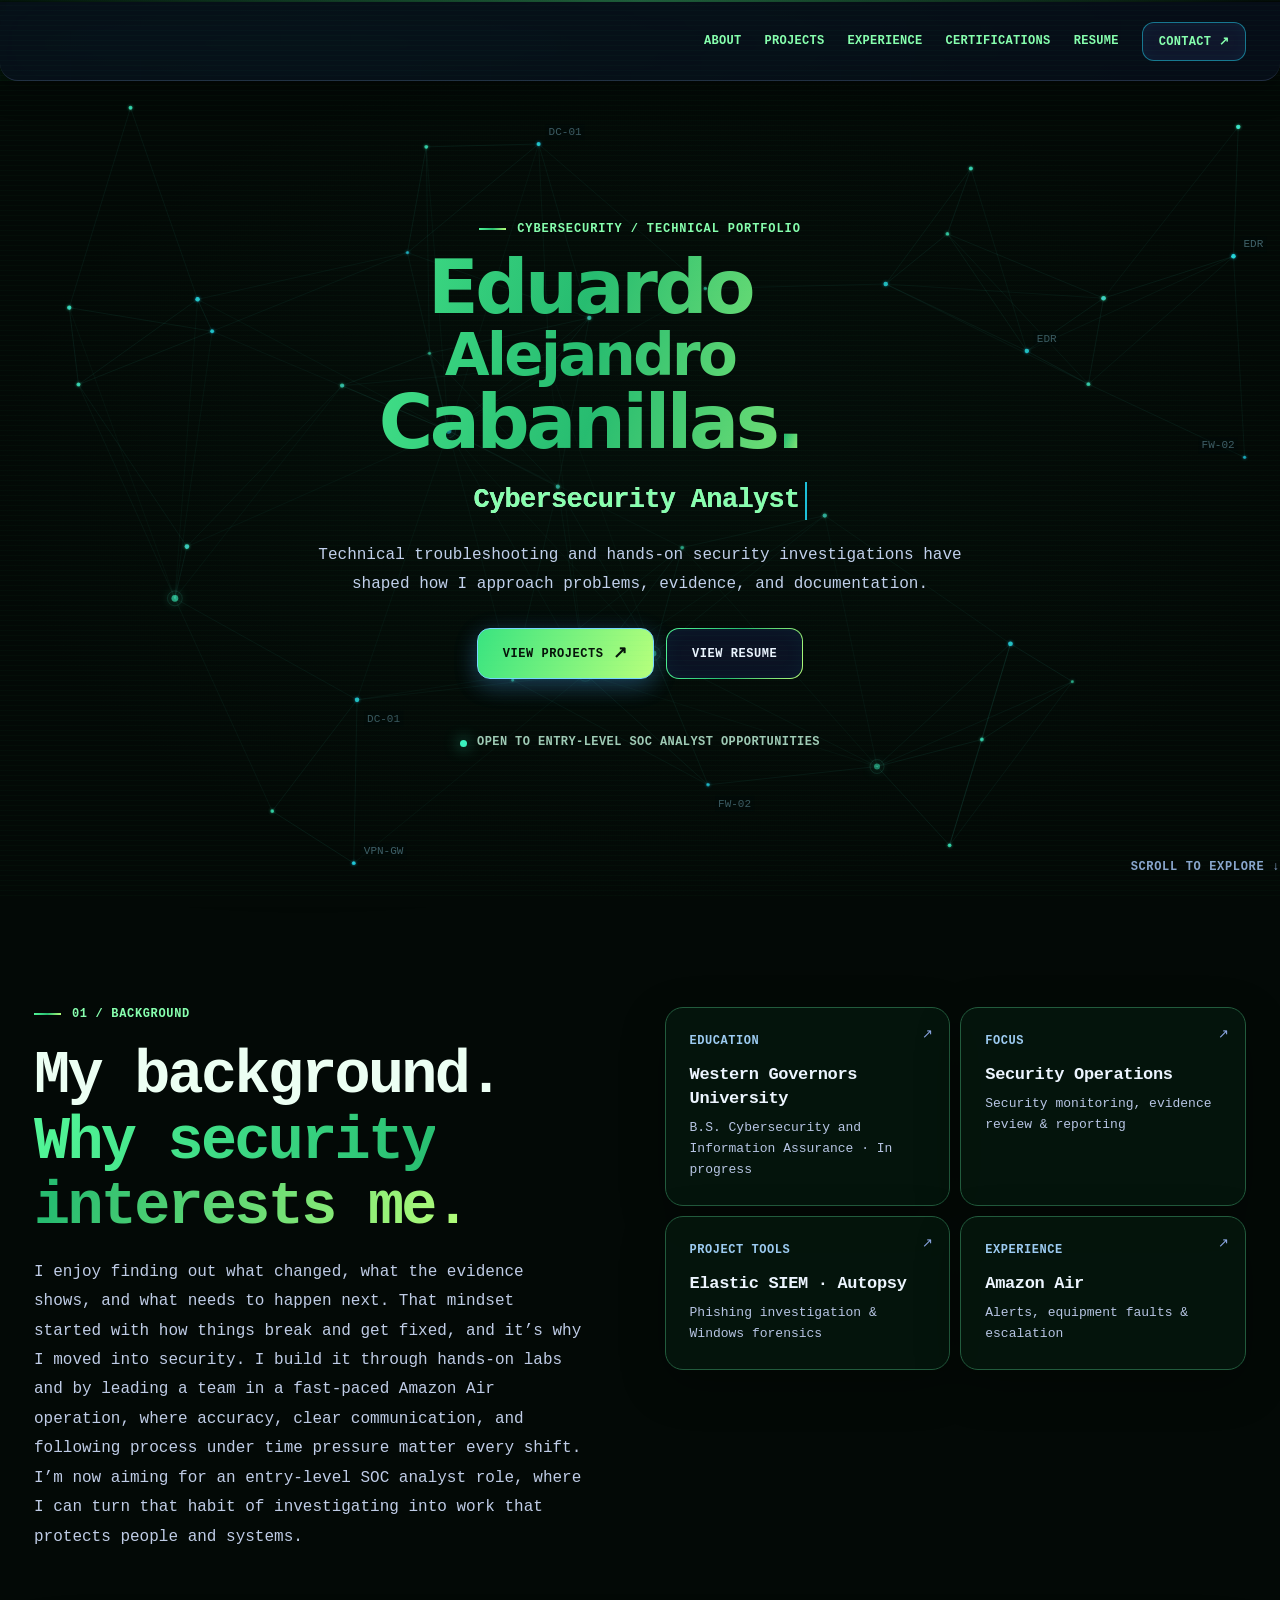
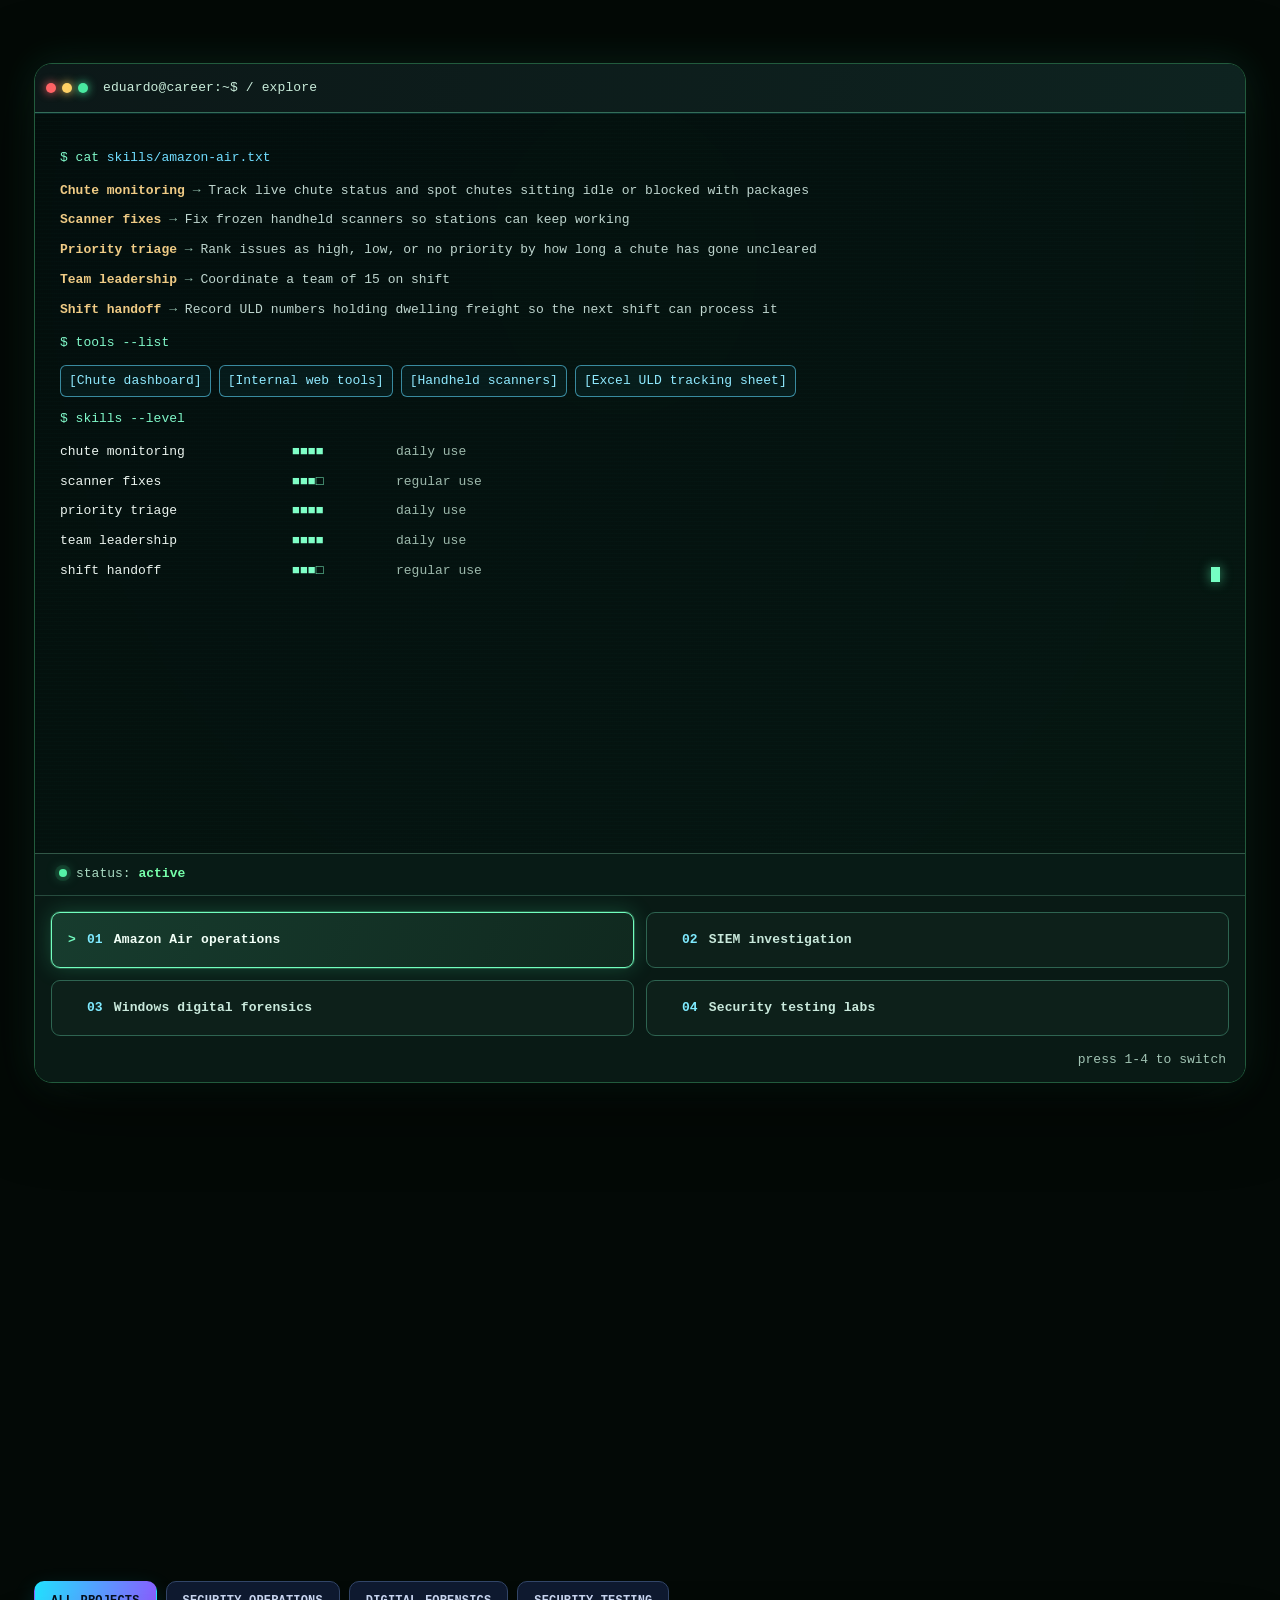
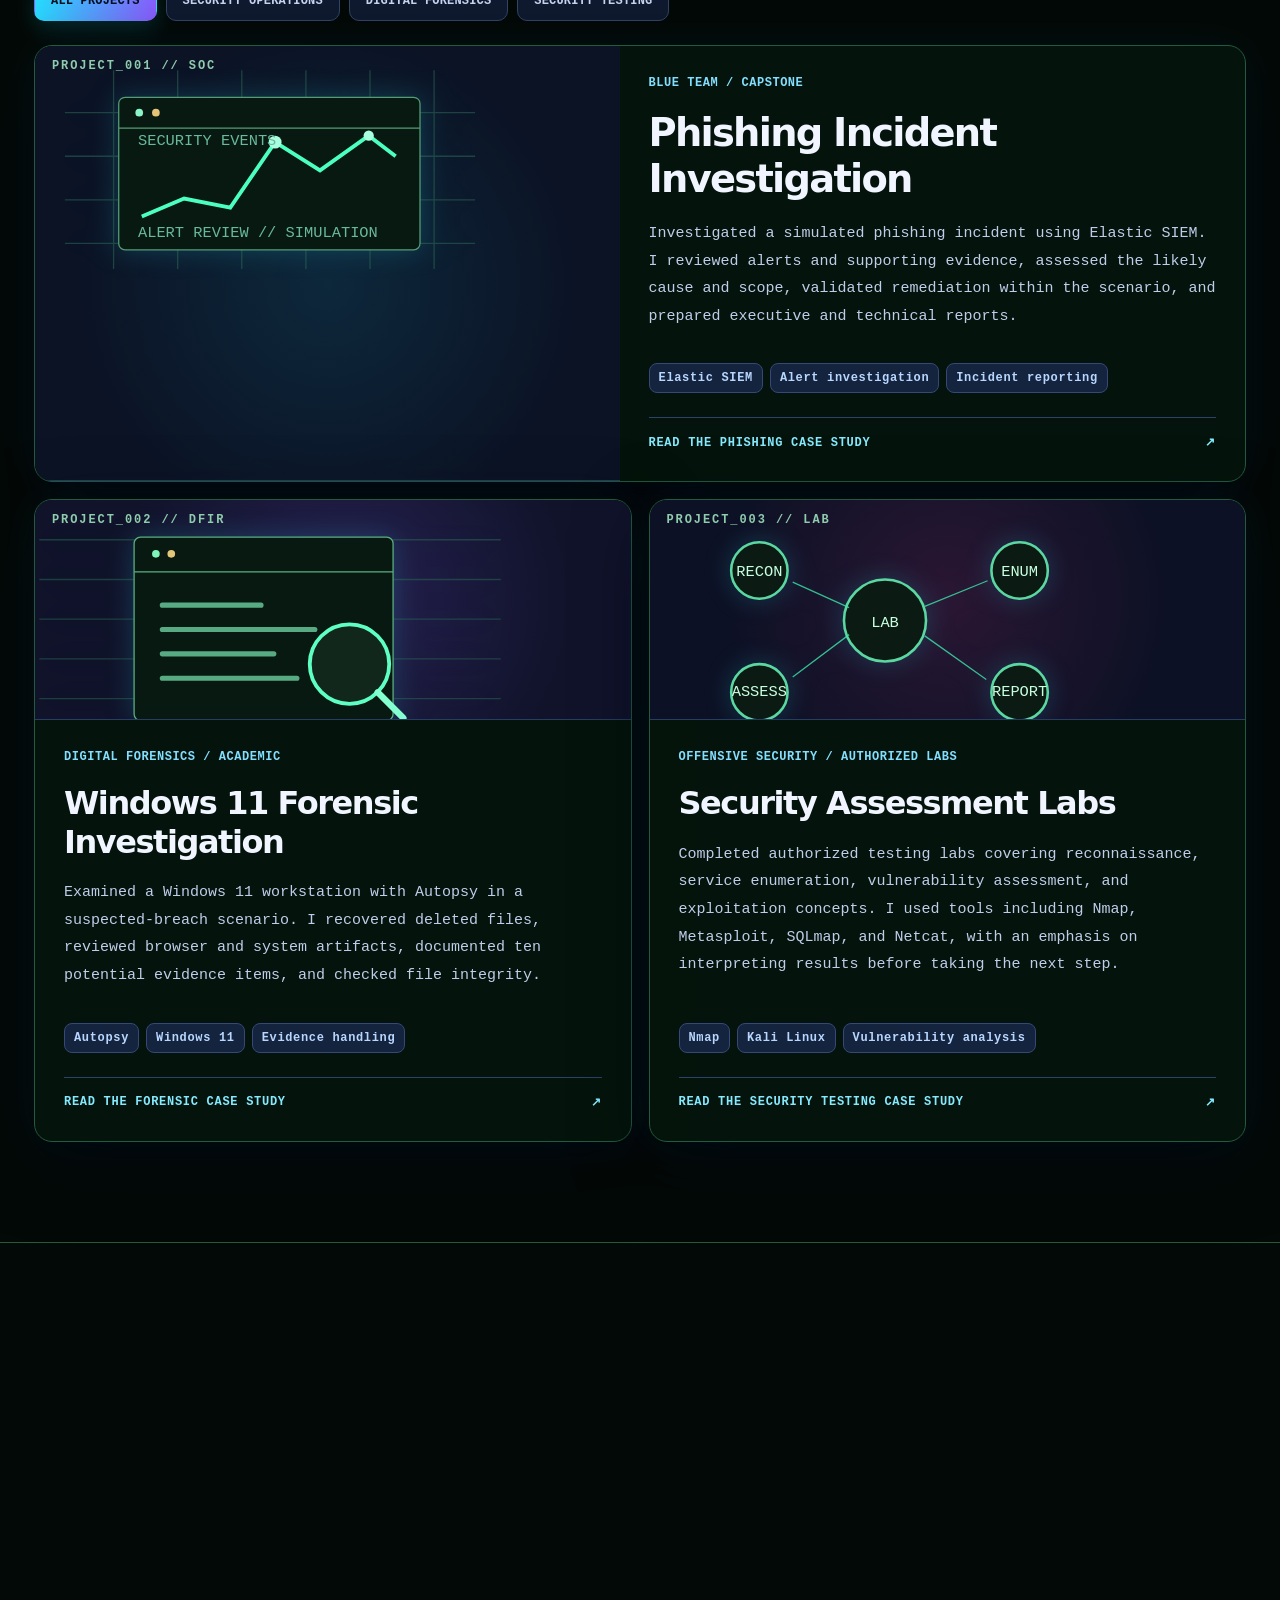
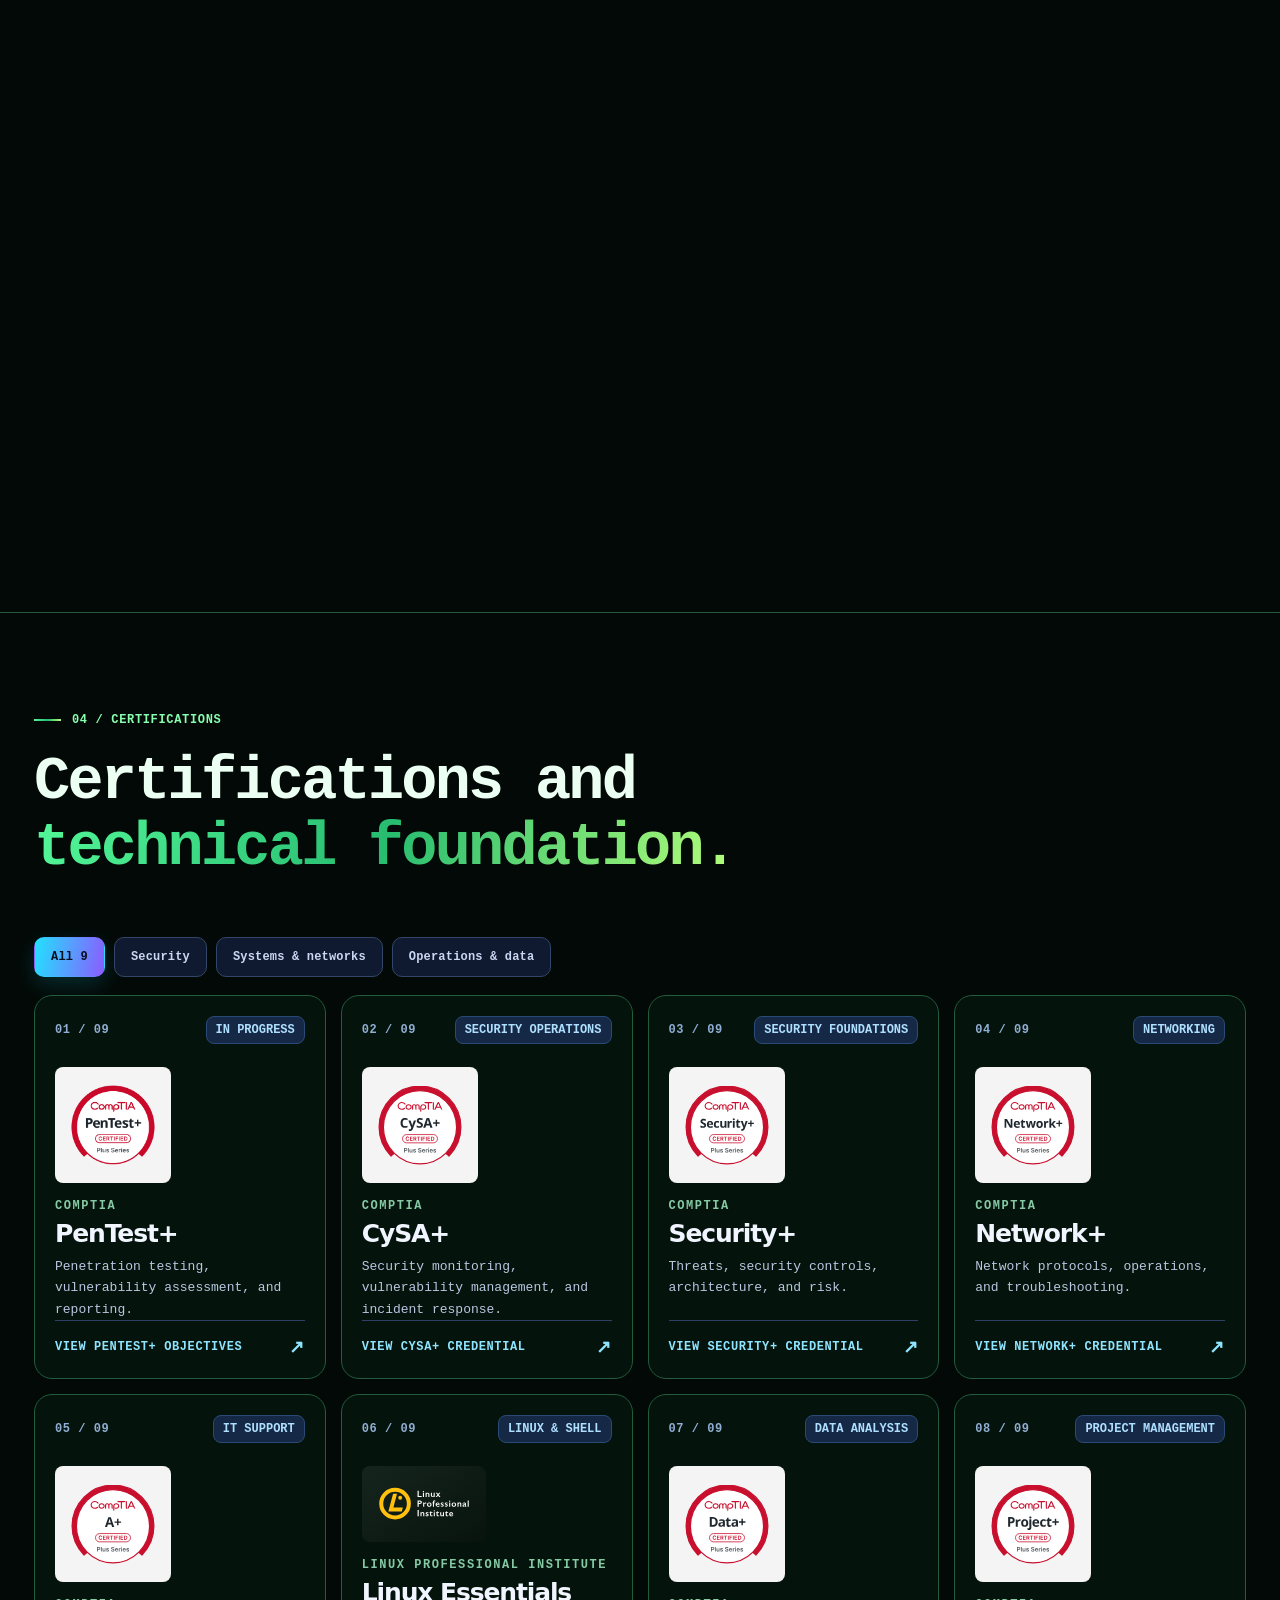
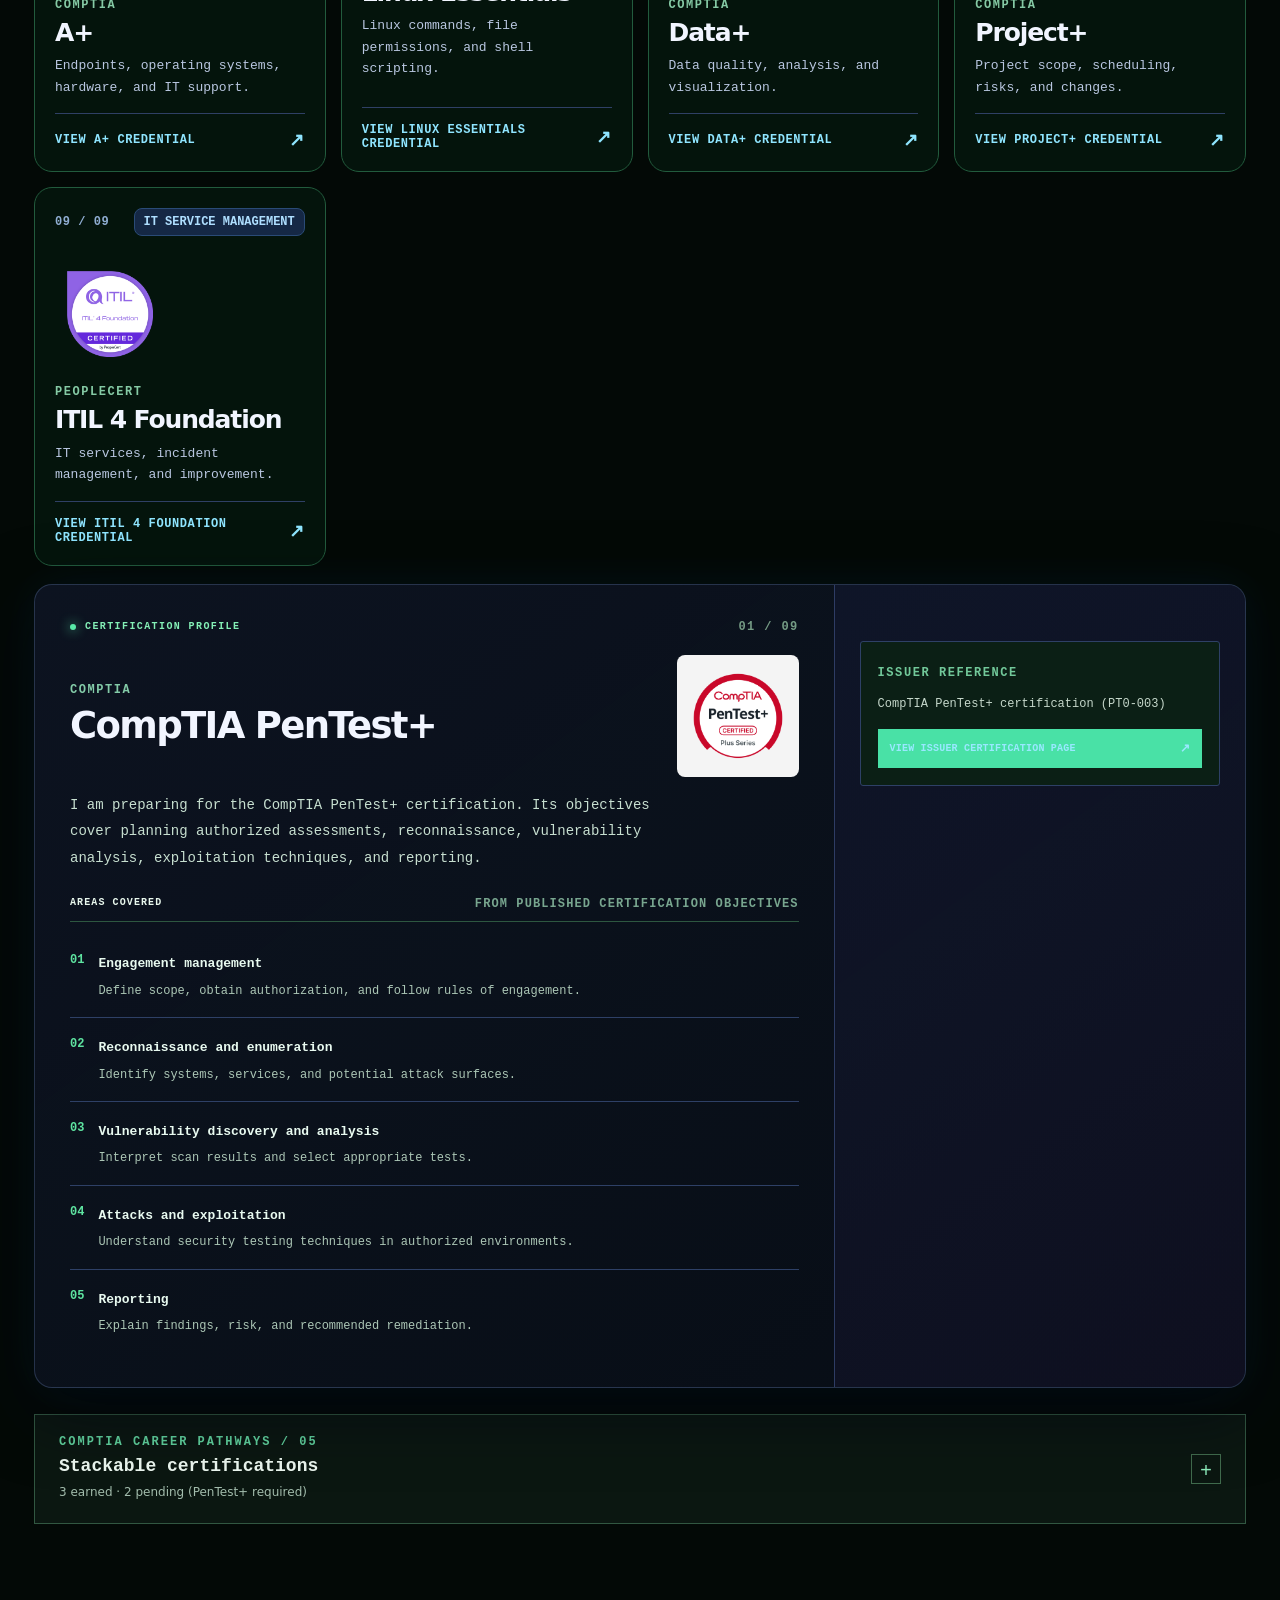
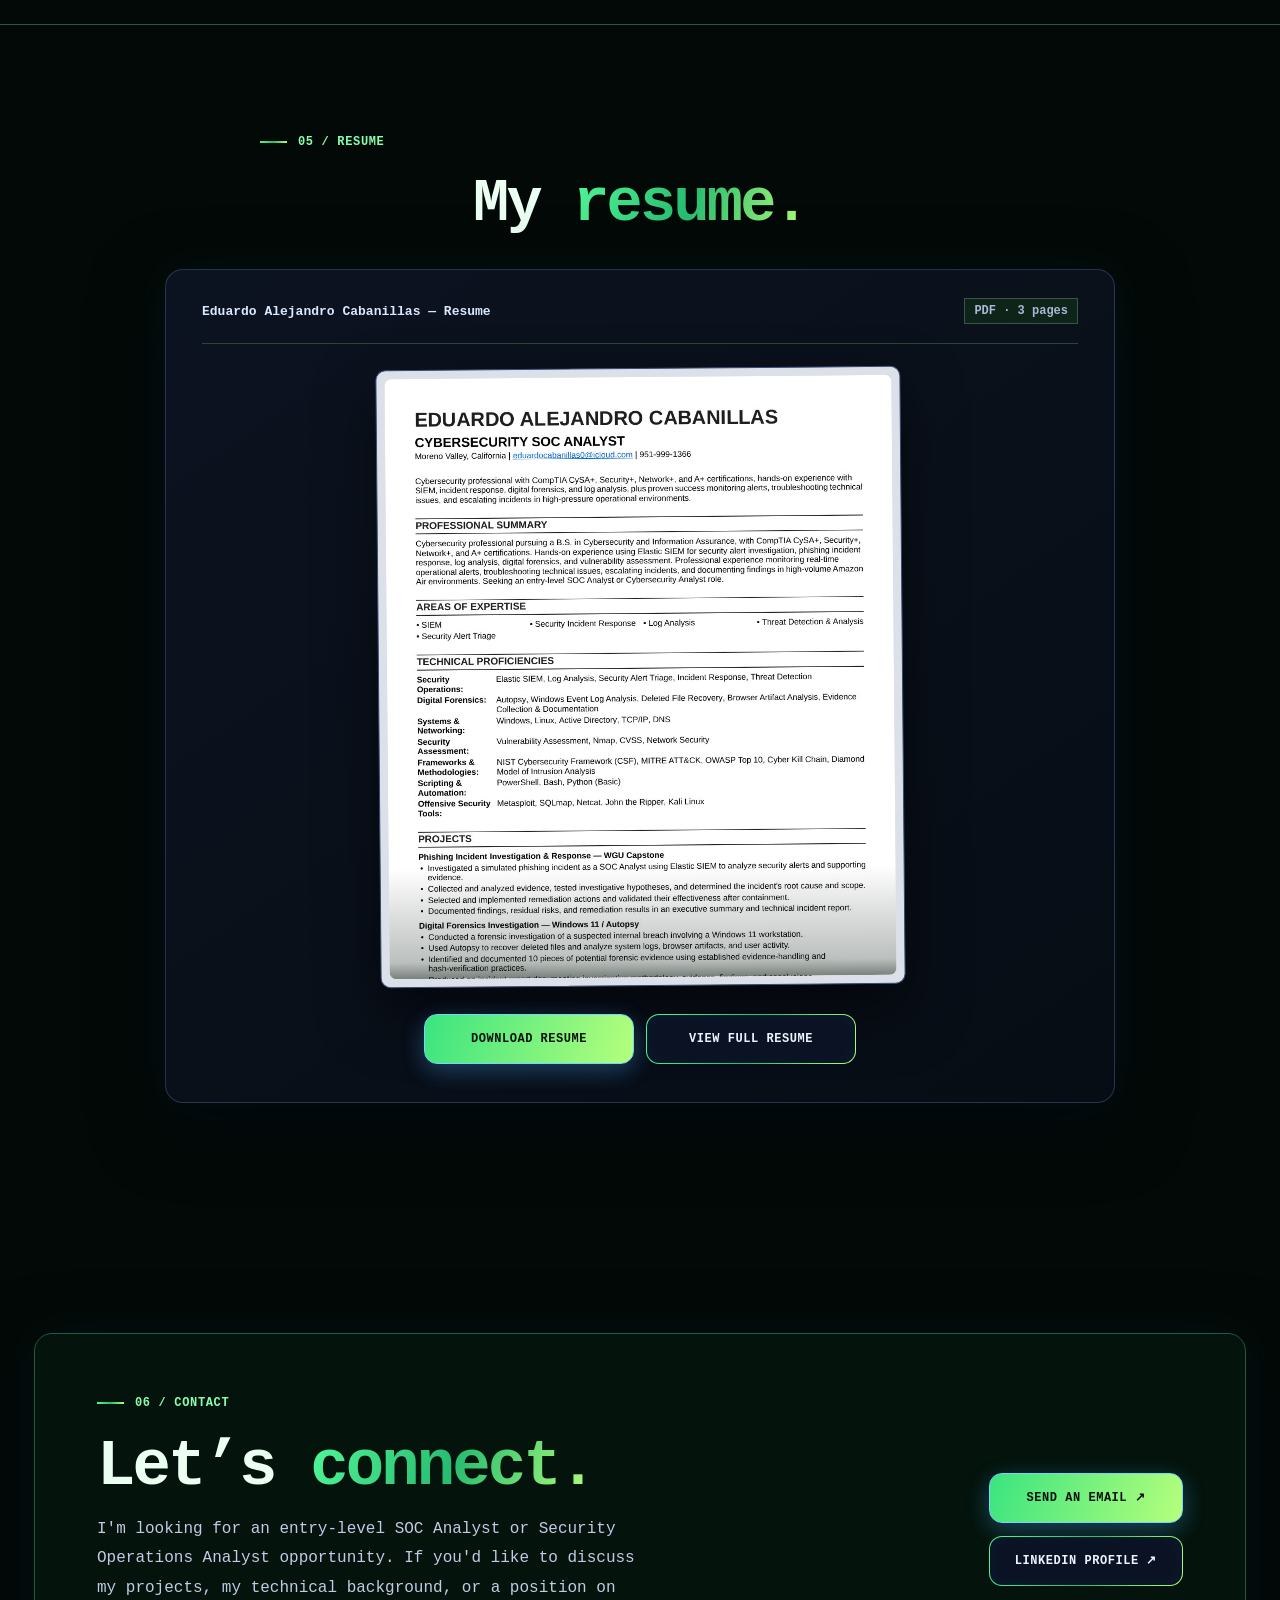
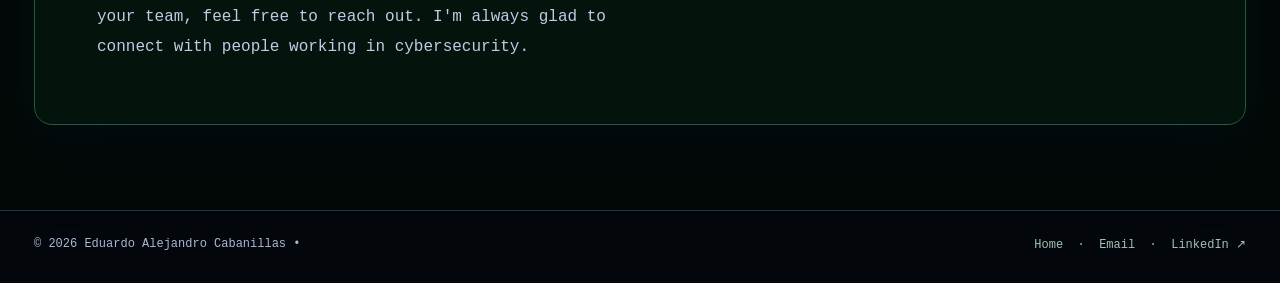
==== commit b9751095: "Add files via upload" ====
--- a/index.html
+++ b/index.html
@@ -1203,17 +1203,152 @@
   content: none !important;
   display: none !important;
 }
+
+/* Hero layout: illustration removed, introduction centered. */
+.hero.container {
+  display: flex !important;
+  flex-direction: column;
+  align-items: center;
+  justify-content: center;
+  gap: 0 !important;
+  min-height: min(910px, calc(100svh - 65px));
+  padding: 86px 0 190px !important;
+  text-align: center;
+}
+.hero .hero-copy {
+  width: min(100%, 880px);
+  max-width: 880px !important;
+  margin-inline: auto;
+  text-align: center;
+}
+.hero .hero-copy .lead {
+  max-width: 650px;
+  margin-inline: auto;
+}
+.hero .hero-copy .actions {
+  justify-content: center;
+}
+.hero .hero-proof {
+  display: grid !important;
+  width: min(100%, 830px);
+  max-width: 830px;
+  grid-template-columns: repeat(3, minmax(0, 1fr)) !important;
+  margin: 28px auto 0 !important;
+  justify-items: stretch;
+}
+.hero .hero-proof > span {
+  text-align: center;
+  justify-content: center;
+  min-width: 0 !important;
+}
+.hero .hero-network-log {
+  left: 50%;
+  bottom: 22px;
+  width: min(450px, 85%);
+  min-width: 0;
+  transform: translateX(-50%);
+  text-align: left;
+}
+@media (max-width: 700px) {
+  .hero.container {
+    min-height: 0;
+    padding: 58px 0 90px !important;
+  }
+  .hero .hero-proof {
+    grid-template-columns: 1fr !important;
+    max-width: 420px;
+  }
+}
+
+/* Center all of the remaining hero elements consistently. */
+.hero .kicker {
+  justify-content: center;
+  text-align: center;
+}
+.hero .hero-proof > span {
+  align-items: center !important;
+  text-align: center !important;
+}
+
+/* Hero cleanup: full-width, seamless dark network background with centered content. */
+html.hacker-mode body { background:#030906 !important; }
+.hero.container {
+  box-sizing:border-box;
+  width:100% !important;
+  max-width:none !important;
+  margin:0 !important;
+  min-height:max(650px, calc(100svh - 74px)) !important;
+  padding:82px 24px 92px !important;
+  overflow:hidden;
+  background:radial-gradient(ellipse 74% 75% at 50% 48%, rgba(9,35,24,.32) 0%,rgba(3,9,6,.09) 68%,transparent 100%),#030906;
+}
+.hero .hero-copy {
+  width:min(100%,880px);
+  max-width:880px !important;
+  margin-inline:auto;
+  text-align:center;
+}
+.hero .hero-copy .actions{justify-content:center;}
+.hero .hero-network-shade{
+  background:radial-gradient(ellipse 75% 80% at 50% 48%,rgba(3,9,6,.44) 0%,rgba(3,9,6,.19) 64%,rgba(3,9,6,.1) 100%) !important;
+}
+@media(max-width:700px){
+  .hero.container{
+    min-height:calc(100svh - 66px) !important;
+    padding:60px 18px 76px !important;
+  }
+}
+
+/* Availability status: grouped with the hero calls to action, not floating above the headline. */
+.hero .hero-copy > .availability {
+  display: inline-flex;
+  align-items: center;
+  justify-content: center;
+  gap: 10px;
+  max-width: 100%;
+  margin: 22px auto 0;
+  padding: 0;
+  background: transparent;
+  border: 0;
+  border-radius: 0;
+  box-shadow: none;
+  color: #9fcab5;
+  font-size: 12px;
+  font-weight: 600;
+  line-height: 1.65;
+  letter-spacing: .035em;
+  text-align: center;
+  text-wrap: pretty;
+}
+.hero .hero-copy > .availability i {
+  flex: 0 0 7px;
+  background: #3af2be;
+}
+@media (max-width: 580px) {
+  .hero .hero-copy > .availability {
+    margin-top: 20px;
+    font-size: 12px;
+    letter-spacing: .015em;
+  }
+}
+
+/* Hero network alert/containment rendering: single existing canvas. */
+.hero #ec-network-canvas{
+  position:absolute!important;
+  inset:0;
+  z-index:0;
+  pointer-events:none!important;
+  display:block;
+}
+.hero .hero-network-shade{
+  pointer-events:none;
+  background:
+    radial-gradient(ellipse min(560px, 68vw) min(440px, 58vh) at 50% 41%, rgba(2,10,10,.83) 0%, rgba(2,10,10,.67) 47%, rgba(2,10,10,.28) 73%, transparent 100%),
+    linear-gradient(180deg,rgba(2,8,10,.24),rgba(3,10,9,.10) 42%,rgba(2,8,10,.27));
+}
 </style></head><body><div id="ec-boot-intro" class="ec-boot-intro" role="dialog" aria-modal="true" aria-label="Portfolio starting" tabindex="-1"><div class="ec-boot-shell"><div class="ec-boot-title">EC // SYSTEM STARTUP <span>v1.0</span></div><div id="ec-boot-lines" class="ec-boot-lines" aria-live="off"></div></div></div><div id="ec-command-palette" class="ec-command-palette" hidden><div class="ec-command-backdrop" data-ec-close="true"></div><section class="ec-command-dialog" role="dialog" aria-modal="true" aria-labelledby="ec-command-title"><div class="ec-command-top"><span id="ec-command-title">Quick navigation</span><button type="button" id="ec-command-close" aria-label="Close command palette">ESC</button></div><label class="ec-command-search-label" for="ec-command-search">Search pages and actions</label><input id="ec-command-search" type="search" autocomplete="off" spellcheck="false" placeholder="Type a page or action…" aria-controls="ec-command-results"/><div id="ec-command-results" class="ec-command-results" role="listbox" aria-label="Commands"></div><p class="ec-command-hint">↑ ↓ Navigate · Enter Select · Esc Close</p></section></div><a class="skip-link" href="#main">Skip to content</a><div aria-hidden="true" class="backdrop-grid"></div><div aria-hidden="true" class="scroll-progress"></div><div aria-hidden="true" class="page-topline"></div><header class="site-header"><div class="container nav-bar"><button aria-controls="main-nav" aria-expanded="false" aria-label="Toggle navigation" class="menu-button">☰</button><nav aria-label="Primary navigation" class="main-nav" id="main-nav"><a href="#about">About</a><a href="#projects">Projects</a><a href="#experience">Experience</a><a href="#certs">Certifications</a><a href="#resume">Resume</a><a class="nav-cta" href="#contact">Contact ↗</a></nav></div></header><main id="main">
-<section aria-labelledby="hero-title" class="hero container"><canvas aria-hidden="true" class="ec-network-canvas" id="ec-network-canvas"></canvas><div aria-hidden="true" class="hero-network-shade"></div><div class="hero-network-log" aria-label="Simulated network activity"><div class="ping-log-label">SIMULATED NETWORK ACTIVITY / portfolio.local</div><div class="ping-log-lines" aria-live="off"></div></div><div class="hero-copy" data-reveal=""><div class="availability"><i aria-hidden="true"></i> OPEN TO ENTRY-LEVEL SOC ANALYST OPPORTUNITIES</div><p class="kicker">Cybersecurity / Technical Portfolio</p><h1 id="hero-title"><span class="given">Eduardo</span><span class="given hero-middle">Alejandro</span><span class="family" data-glitch="Cabanillas.">Cabanillas<span class="pink">.</span></span></h1><p class="role"><span class="role-prefix"></span><span class="silver">Aspiring SOC Analyst</span></p><p class="lead">Technical troubleshooting and hands-on security investigations have shaped how I approach problems, evidence, and documentation.</p><div class="actions"><a class="button primary" href="#projects">View projects <span class="arrow">↗</span></a><a class="button ghost" href="#resume">View Resume</a></div><div aria-label="Portfolio highlights" class="hero-proof">
-<span><b data-count="8">8</b> Certifications held</span>
-<span><b data-count="3">3</b> Lab projects</span>
-<span><b data-count="1" data-suffix="+">1+</b> Years of experience</span>
-</div></div>
-<div aria-label="Illustration of a cybersecurity workstation overlooking a green-lit city at night" class="hero-art hero-scene hero-still" data-reveal="">
-<div class="scene-frame">
-<img alt="Illustration of a person at a computer workstation overlooking a city at night" class="scene-image" src="[data-uri]